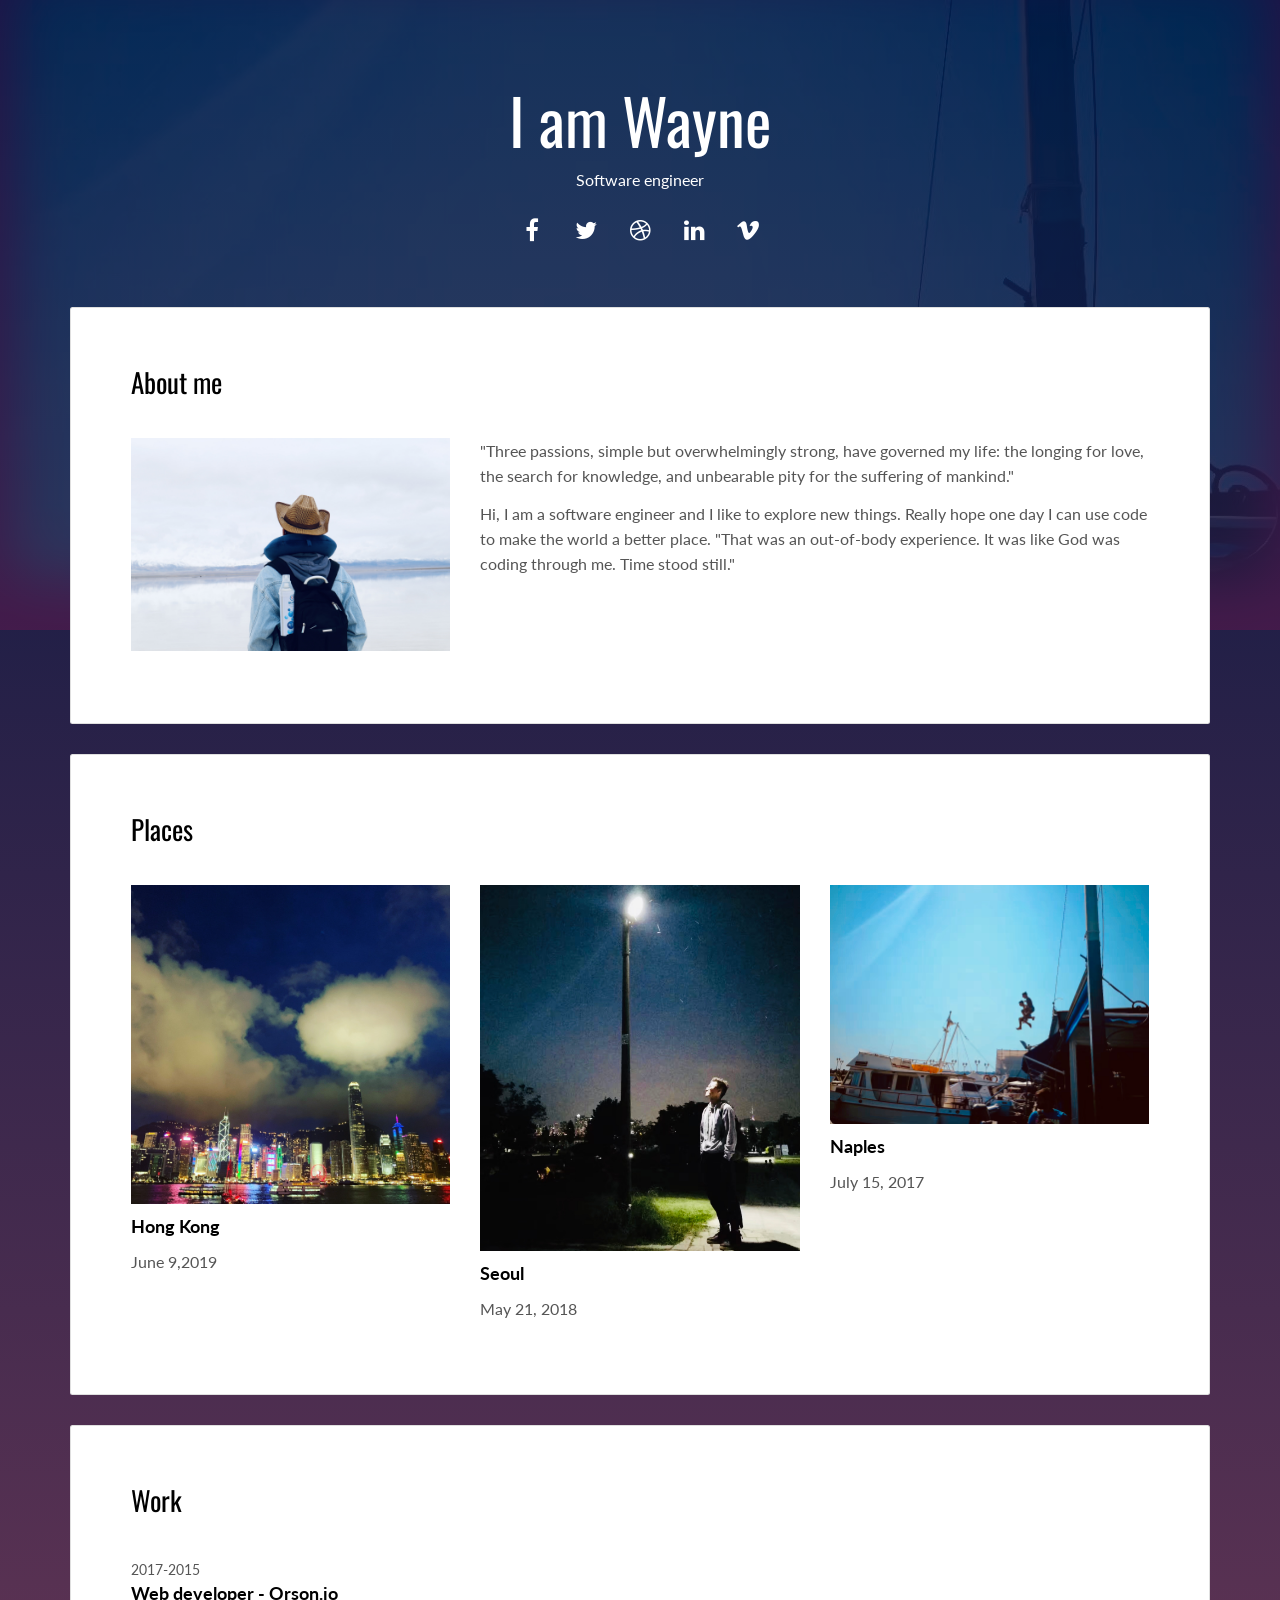
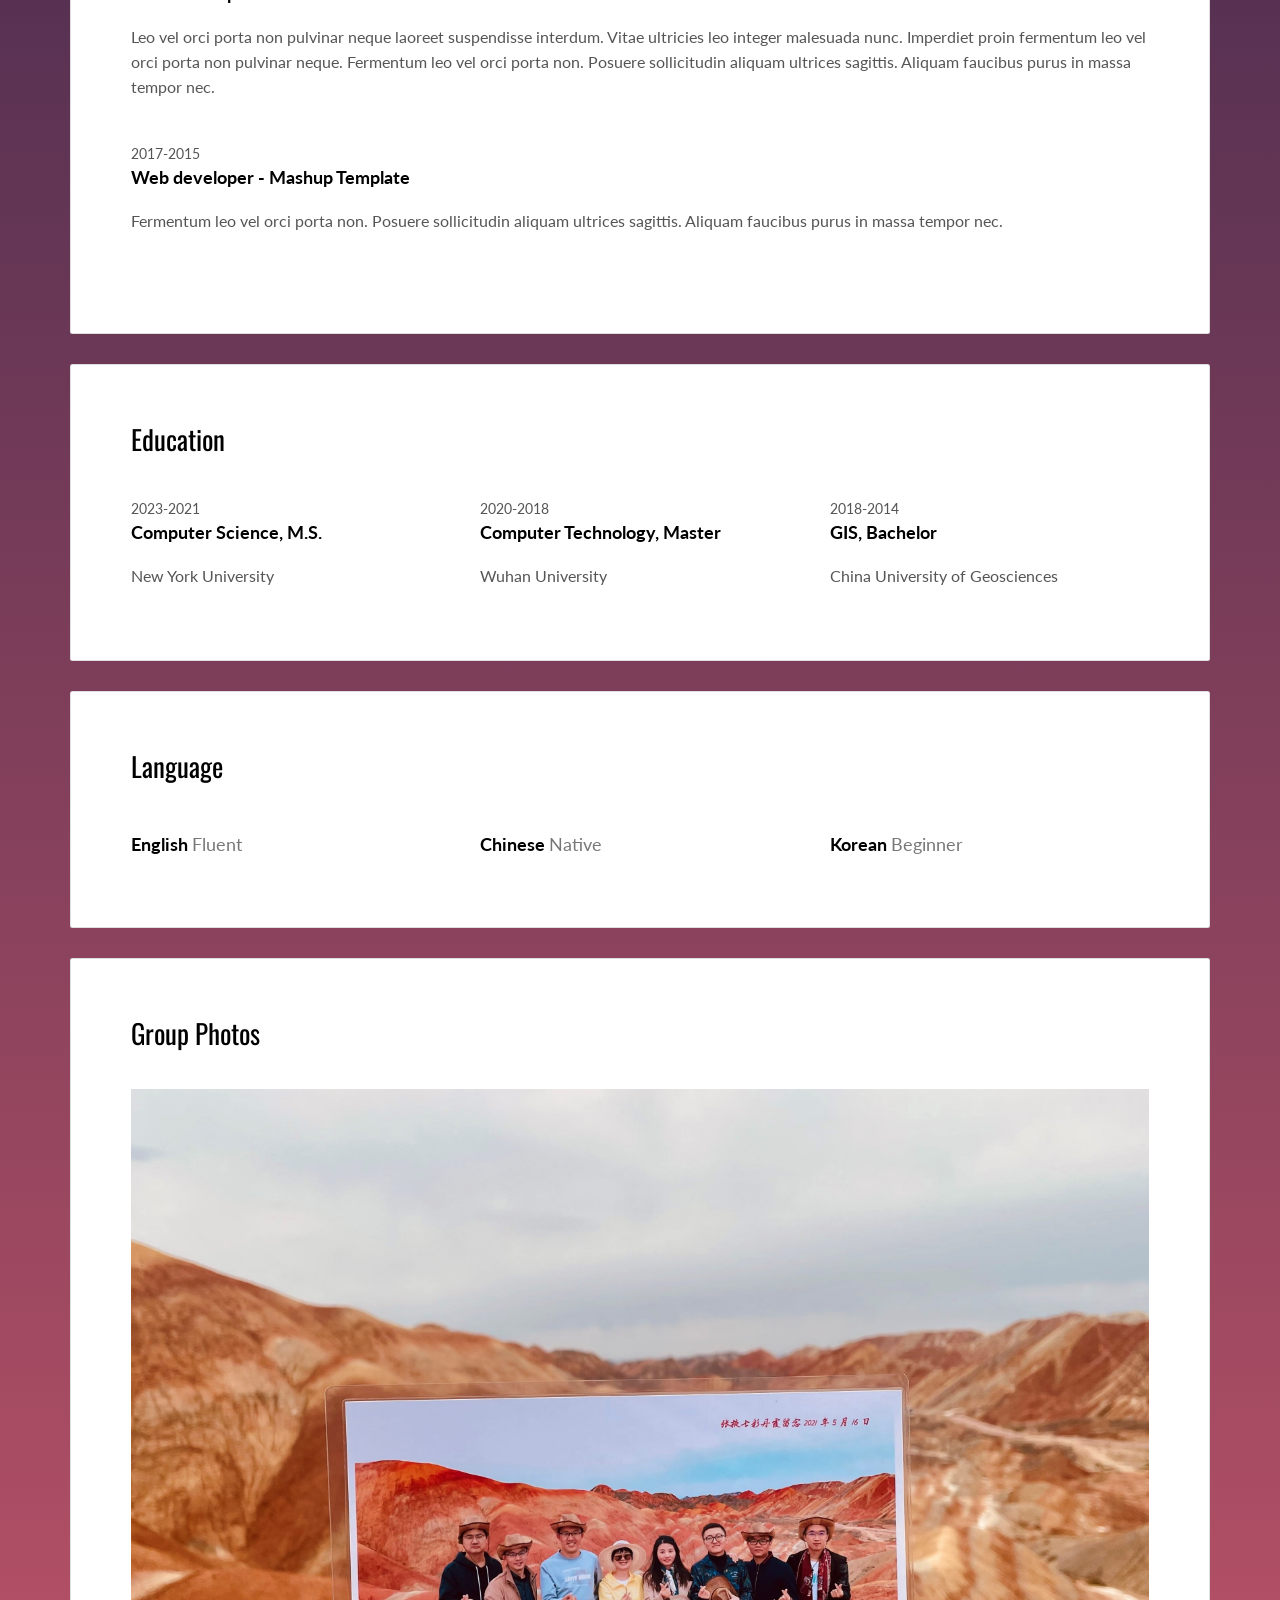
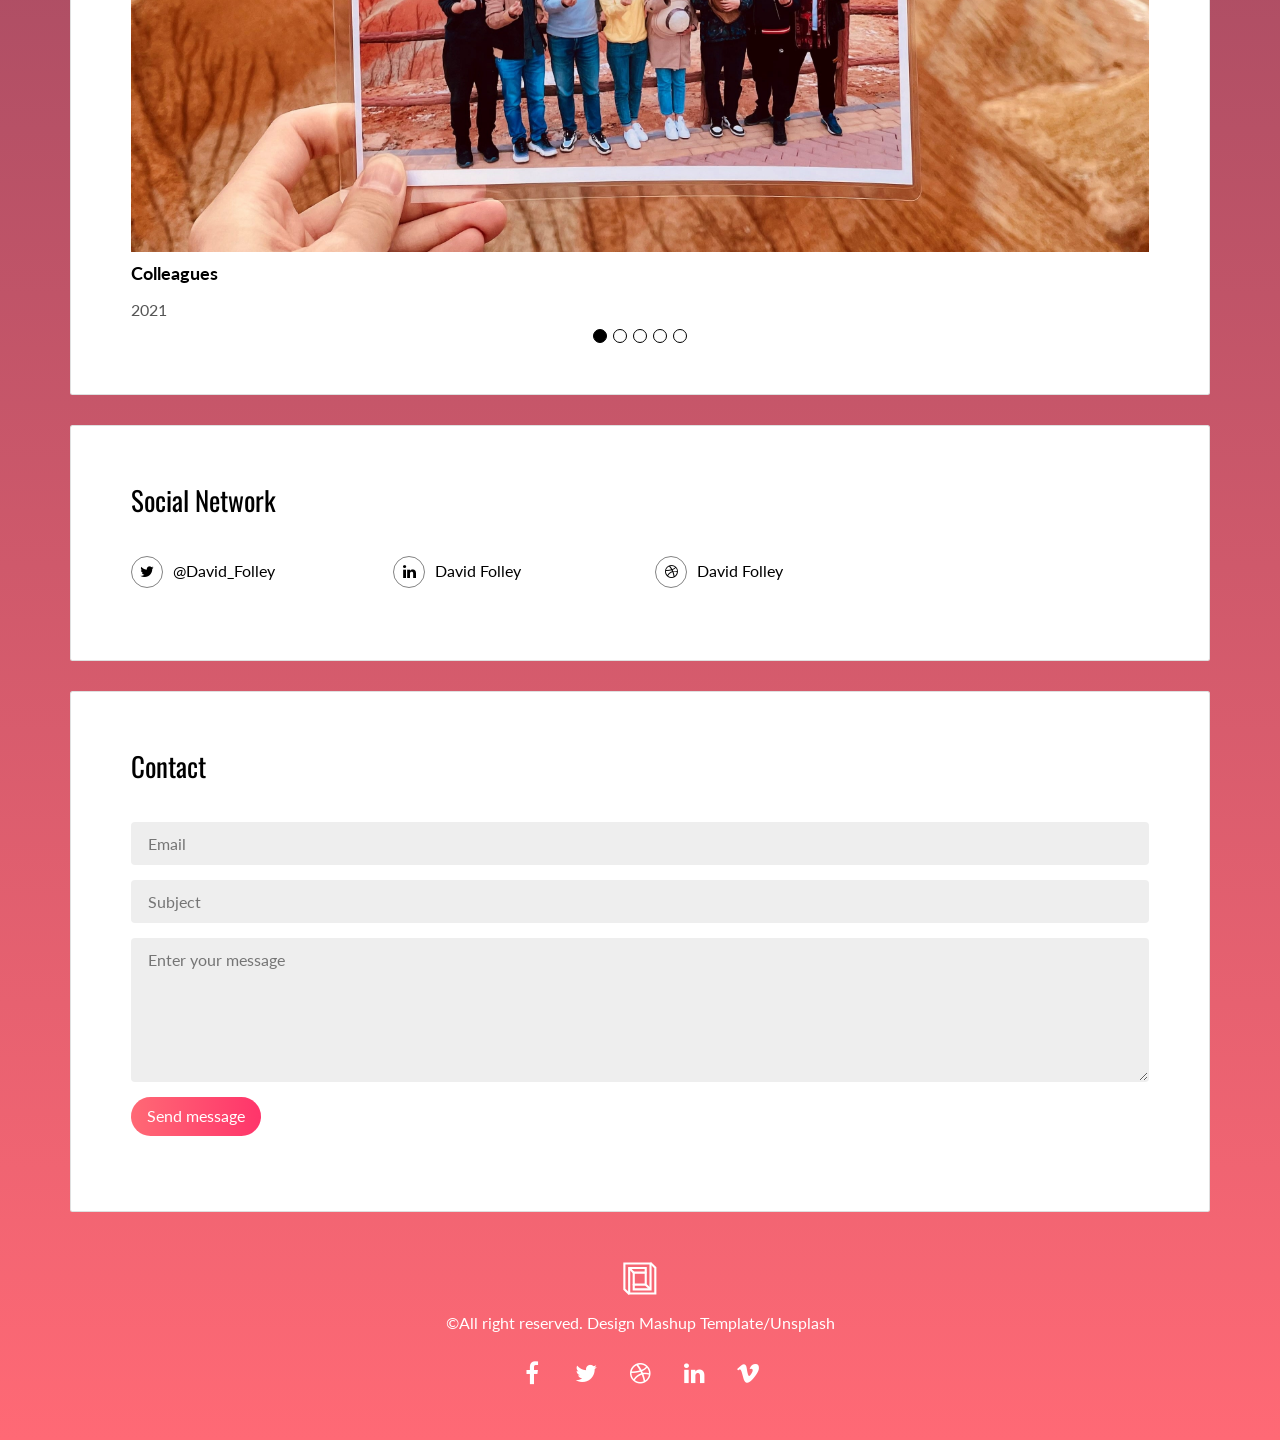
==== index.html @ 300e864a "update index with more photos" ====
<!DOCTYPE html>
<html lang="en">

<head>
  <meta charset="UTF-8">
  <meta content="IE=edge" http-equiv="X-UA-Compatible">
  <meta content="width=device-width,initial-scale=1" name="viewport">
  <meta content="description" name="description">
  <meta name="google" content="notranslate" />
  <meta content="Mashup templates have been developped by Orson.io team" name="author">

  <!-- Disable tap highlight on IE -->
  <meta name="msapplication-tap-highlight" content="no">
  
  <link rel="apple-touch-icon" sizes="180x180" href="./assets/apple-icon-180x180.png">
  <link href="./assets/favicon.ico" rel="icon">

  <title>Wayne</title>  

<link href="./assets/css/main.d8e0d294.css" rel="stylesheet"></head>

<body class="">

<!-- Add your content of header -->
<div class="background-color-layer" style="background-image: url('assets/images/img-04.jpg')"
></div>
<main class="content-wrapper">
  <header class="white-text-container section-container">
    <div class="text-center">
      <h1>I am Wayne</h1>
      <p>Software engineer</p>
      <p>
        <a class="fa-icon fa-icon-2x" href="https://facebook.com/" title="">
          <i class="fa fa-facebook"></i>
        </a>
        <a class="fa-icon fa-icon-2x" href="https://twitter.com/" title="">
          <i class="fa fa-twitter"></i>
        </a>
        <a class="fa-icon fa-icon-2x" href="https://dribbble.com/" title="">
          <i class="fa fa-dribbble"></i>
        </a>
        <a class="fa-icon fa-icon-2x" href="https://www.linkedin.com/" title="">
          <i class="fa fa-linkedin"></i>
        </a>
        <a class="fa-icon fa-icon-2x" href="https://vimeo.com/" title="">
          <i class="fa fa-vimeo"></i>
        </a>
      </p>
    </div>
  </header>



<!-- Add your site or app content here -->
 
 <div class="container">
   <div class="row">
     <div class="col-xs-12">

        <div class="card">
          <div class="card-block">
            <h2>About me</h2>
            <div class="row">
              <div class="col-md-4">
                <p><img src="./assets/images/img-01.jpg" class="img-responsive" alt=""></p>
              </div>
              <div class="col-md-8">

              <p>"Three passions, simple but overwhelmingly strong, have governed my life: the longing for love, the search for knowledge, and unbearable pity for the suffering of mankind."</p>
              <p> Hi, I am a software engineer and I like to explore new things. Really hope one day I can use code to make the world a better place. "That was an out-of-body experience. It was like God was coding through me. Time stood still."</p>

              </div>
            </div>
          </div>
        </div>

        <div class="card">
          <div class="card-block">
            <h2>Places</h2>
            <div class="row">
              <div class="col-md-4">
                <img src="./assets/images/img-02.jpg" class="img-responsive" alt="">
                <h3 class="h5">Hong Kong</h3>
                <p>June 9,2019</p>
              </div>
              <div class="col-md-4">
                <img src="./assets/images/img-03.jpg" class="img-responsive" alt="">
                <h3 class="h5">Seoul</h3>
                <p>May 21, 2018</p>
              </div>
              <div class="col-md-4">
                <img src="./assets/images/img-04.jpg" class="img-responsive" alt="">
                <h3 class="h5">Naples</h3>
                <p>July 15, 2017</p>
              </div>
            </div>
          </div>
        </div>

        <div class="card">
          <div class="card-block">
            <h2>Work</h2>
            <div class="work-experience">
              <small class="date">2017-2015</small>
              <h3 class="h5 date-title">Web developer - <a href="http://en.orson.io" title="Create professionnal website">Orson.io</a></h3>
              

              <p>Leo vel orci porta non pulvinar neque laoreet suspendisse interdum. Vitae ultricies leo integer malesuada nunc. Imperdiet proin fermentum leo vel orci porta non pulvinar neque. Fermentum leo vel orci porta non. Posuere sollicitudin aliquam ultrices sagittis. Aliquam faucibus purus in massa tempor nec.</p>
            </div>

            <div class="work-experience">
              <small class="date">2017-2015</small>
              <h3 class="h5 date-title">Web developer - <a href="http://mashup-template.com" title="">Mashup Template</a></h3>
              
              <p>Fermentum leo vel orci porta non. Posuere sollicitudin aliquam ultrices sagittis. Aliquam faucibus purus in massa tempor nec.</p>
            </div>
          </div>
        </div>
        

        <div class="card">
          <div class="card-block">
            <h2>Education</h2>
            <div class="row">
              <div class="col-md-4">
                <div class="education-experience">
                  <small class="date">2023-2021</small>
                  <h3 class="h5 date-title">Computer Science, M.S.</h3>
                  <p>New York University</p>
                </div>
                
              </div>
              <div class="col-md-4">
                <div class="education-experience">
                  <small class="date">2020-2018</small>
                  <h3 class="h5 date-title">Computer Technology, Master</h3>
                  <p>Wuhan University</p>
                </div>
              </div>
              <div class="col-md-4">
                <div class="education-experience">
                  <small class="date">2018-2014</small>
                  <h3 class="h5 date-title">GIS, Bachelor</h3>
                  <p>China University of Geosciences</p>
                </div>
              </div>
            </div>
          </div>
        </div>
        
        <div class="card">
          <div class="card-block">
            <h2>Language</h2>
            <div class="row">
              <div class="col-md-4">
                <div class="language-experience">
                  <h3 class="h5">English  <small>Fluent</small></h3>
                </div>
              </div>
              <div class="col-md-4">
                <div class="language-experience">
                  <h3 class="h5">Chinese  <small>Native</small></h3>
                </div>
              </div>
              <div class="col-md-4">
                <div class="language-experience">
                  <h3 class="h5">Korean  <small>Beginner</small></h3>
                </div>
              </div>
            </div>
          </div>
        </div>

        <div class="card">
          <div class="card-block">
            <h2>Group Photos</h2>
            <div id="carousel-example-generic" class="carousel slide" data-ride="carousel">
            

            <!-- Wrapper for slides -->
            <div class="carousel-inner" role="listbox">
              <div class="item active">
                <img src="./assets/images/img-05.jpg" class="img-responsive" alt="...">
                <div class="carousel-caption">
                  <h3 class="h5">Colleagues</h3>
                  <p>2021</p>
                </div>
              </div>
              <div class="item">
                <img src="./assets/images/img-06.jpg" class="img-responsive" alt="...">
                <div class="carousel-caption">
                  <h3 class="h5">Prof Zhang's Group</h3>
                  <p>2018</p>
                </div>
              </div>

              <div class="item">
                <img src="./assets/images/img-08.jpg" class="img-responsive" alt="...">
                <div class="carousel-caption">
                  <h3 class="h5">My classmates 1</h3>
                  <p>2018</p>
                </div>
              </div>

              <div class="item">
                <img src="./assets/images/img-09.jpg" class="img-responsive" alt="...">
                <div class="carousel-caption">
                  <h3 class="h5">My classmates 2</h3>
                  <p>2018</p>
                </div>
              </div>
              <div class="item">
                <img src="./assets/images/img-10.jpg" class="img-responsive" alt="...">
                <div class="carousel-caption">
                  <h3 class="h5">Yao</h3>
                  <p>2016</p>
                </div>
              </div>
            </div>

            <!-- Indicators -->
            <ol class="carousel-indicators">
              <li data-target="#carousel-example-generic" data-slide-to="0" class="active"></li>
              <li data-target="#carousel-example-generic" data-slide-to="1"></li>
              <li data-target="#carousel-example-generic" data-slide-to="2"></li>
              <li data-target="#carousel-example-generic" data-slide-to="3"></li>
              <li data-target="#carousel-example-generic" data-slide-to="4"></li>
            </ol>

          </div>
          </div>
        </div>
        
        <div class="card">
          <div class="card-block">
            <h2>Social Network</h2>
            <div class="row">
              <div class="col-md-3">
                <p class="social-buttons"><a href="https://twitter.com/" title=""><span class="social-round-icon fa-icon"><i class="fa fa-twitter"></i></span>@David_Folley</a></p>
              </div>
              <div class="col-md-3">
                <p class="social-buttons"><a href="https://www.linkedin.com/" title=""><span class="social-round-icon fa-icon"><i class="fa fa-linkedin"></i></span>David Folley</a></p>
              </div>
              <div class="col-md-3">
                <p class="social-buttons"><a href="https://dribbble.com/" title=""><span class="social-round-icon fa-icon"><i class="fa fa-dribbble"></i></span>David Folley</a></p>
              </div>
            </div>
          </div>
        </div>

        <div class="card">
          <div class="card-block">
            <h2>Contact</h2>
            <form action="" class="reveal-content">
              <div class="form-group">
                <input type="email" class="form-control" id="email" placeholder="Email">
              </div>
              <div class="form-group">
                <input type="text" class="form-control" id="subject" placeholder="Subject">
              </div>
              <div class="form-group">
                <textarea class="form-control" rows="5" placeholder="Enter your message"></textarea>
              </div>
              <div class="form-group">
                <button type="submit" class=" btn btn-primary">Send message</button>
              </div> 
            </form>
          </div>
        </div>
       
     </div>
   </div>
 </div>

</main>
<footer class="footer-container white-text-container text-center">
  <div class="container">
    <div class="row">
      <div class="col-xs-12">
        <p><img src="./assets/images/mashup-icon.svg" alt=""></p>
        
        <p>©All right reserved. Design <a href="http://www.mashup-template.com/" title="Create website with free html template">Mashup Template</a>/<a href="https://unsplash.com/" title="Beautiful Free Images">Unsplash</a></p>
        <p>
          <a class="fa-icon fa-icon-2x" href="https://facebook.com/" title="">
            <i class="fa fa-facebook"></i>
          </a>
          <a class="fa-icon fa-icon-2x" href="https://twitter.com/" title="">
            <i class="fa fa-twitter"></i>
          </a>
          <a class="fa-icon fa-icon-2x" href="https://dribbble.com/" title="">
            <i class="fa fa-dribbble"></i>
          </a>
          <a class="fa-icon fa-icon-2x" href="https://www.linkedin.com/" title="">
            <i class="fa fa-linkedin"></i>
          </a>
          <a class="fa-icon fa-icon-2x" href="https://vimeo.com/" title="">
            <i class="fa fa-vimeo"></i>
          </a>
        </p>
      </div>
    </div>
  </div>
</footer>

<script>
  document.addEventListener("DOMContentLoaded", function (event) {
     scrollRevelation('.card');
  });
</script>
<!-- Google Analytics: change UA-XXXXX-X to be your site's ID 

<script>
  (function (i, s, o, g, r, a, m) {
    i['GoogleAnalyticsObject'] = r; i[r] = i[r] || function () {
      (i[r].q = i[r].q || []).push(arguments)
    }, i[r].l = 1 * new Date(); a = s.createElement(o),
      m = s.getElementsByTagName(o)[0]; a.async = 1; a.src = g; m.parentNode.insertBefore(a, m)
  })(window, document, 'script', '//www.google-analytics.com/analytics.js', 'ga');
  ga('create', 'UA-XXXXX-X', 'auto');
  ga('send', 'pageview');
</script>

--><script type="text/javascript" src="./assets/js/main.bc58148c.js"></script></body>

</html>
---- assets/css/main.d8e0d294.css ----
@import url(https://fonts.googleapis.com/css?family=Lato:400,700|Oswald);
@import url(https://maxcdn.bootstrapcdn.com/font-awesome/4.7.0/css/font-awesome.min.css);
/*! * Bootstrap v3.3.7 (http: //getbootstrap.com) * Copyright 2011-2016 Twitter, Inc. * Licensed under MIT (https: //github.com/twbs/bootstrap/blob/master/LICENSE) */html {
    font-family: sans-serif;
    -ms-text-size-adjust: 100%;
    -webkit-text-size-adjust: 100%}
body {
    margin: 0}
article,aside,details,figcaption,figure,footer,header,hgroup,main,menu,nav,section,summary {
    display: block}
audio,canvas,progress,video {
    display: inline-block;
    vertical-align: baseline}
audio: not([controls]) {
    display: none;
    height: 0}
[hidden],template {
    display: none}
a {
    background-color: transparent}
a:active,a:hover {
    outline: 0}
abbr[title] {
    border-bottom: 1px dotted}
b,strong {
    font-weight: 700}
dfn {
    font-style: italic}
h1 {
    font-size: 2em;
    margin: .67em 0}
mark {
    background: #ff0;
    color: #000}
small {
    font-size: 80%}
sub,sup {
    font-size: 75%;
    line-height: 0;
    position: relative;
    vertical-align: baseline}
sup {
    top: -.5em}
sub {
    bottom: -.25em}
img {
    border: 0}
svg: not(: root) {
    overflow: hidden}
figure {
    margin: 1em 40px}
hr {
    box-sizing: content-box;
    height: 0}
pre {
    overflow: auto}
code,kbd,pre,samp {
    font-family: monospace,monospace;
    font-size: 1em}
button,input,optgroup,select,textarea {
    color: inherit;
    font: inherit;
    margin: 0}
button {
    overflow: visible}
button,select {
    text-transform: none}
button,html input[type=button],input[type=reset],input[type=submit] {
    -webkit-appearance: button;
    cursor: pointer}
button[disabled],html input[disabled] {
    cursor: default}
button:: -moz-focus-inner,input:: -moz-focus-inner {
    border: 0;
    padding: 0}
input {
    line-height: normal}
input[type=checkbox],input[type=radio] {
    box-sizing: border-box;
    padding: 0}
input[type=number]:: -webkit-inner-spin-button,input[type=number]:: -webkit-outer-spin-button {
    height: auto}
input[type=search] {
    -webkit-appearance: textfield;
    box-sizing: content-box}
input[type=search]:: -webkit-search-cancel-button,input[type=search]:: -webkit-search-decoration {
    -webkit-appearance: none}
fieldset {
    border: 1px solid silver;
    margin: 0 2px;
    padding: .35em .625em .75em}
textarea {
    overflow: auto}
optgroup {
    font-weight: 700}
table {
    border-collapse: collapse;
    border-spacing: 0}
td,th {
    padding: 0}
@media print {
    *,:after,:before {
    background: transparent!important;
    color: #000!important;
    box-shadow: none!important;
    text-shadow: none!important}
a,a:visited {
    text-decoration: underline}
a[href]:after {
    content: " (" attr(href) ")"}
abbr[title]:after {
    content: " (" attr(title) ")"}
a[href^="#"]:after,a[href^="javascript: "]:after {
    content: ""}
blockquote,pre {
    border: 1px solid #999;
    page-break-inside: avoid}
thead {
    display: table-header-group}
img,tr {
    page-break-inside: avoid}
img {
    max-width: 100%!important}
h2,h3,p {
    orphans: 3;
    widows: 3}
h2,h3 {
    page-break-after: avoid}
.navbar {
    display: none}
.btn>.caret,.dropup>.btn>.caret {
    border-top-color: #000!important}
.label {
    border: 1px solid #000}
.table {
    border-collapse: collapse!important}
.table td,.table th {
    background-color: #fff!important}
.table-bordered td,.table-bordered th {
    border: 1px solid #ddd!important}
}
*,:after,:before {
    -webkit-box-sizing: border-box;
    -moz-box-sizing: border-box;
    box-sizing: border-box}
html {
    font-size: 10px;
    -webkit-tap-highlight-color: transparent}
body {
    font-family: Lato,Helvetica,Arial,sans-serif;
    font-size: 16px;
    line-height: 1.58;
    color: #555;
    background-color: #fff}
button,input,select,textarea {
    font-family: inherit;
    font-size: inherit;
    line-height: inherit}
a {
    color: #ff0060;
    text-decoration: none}
a:focus,a:hover {
    color: #b30043;
    text-decoration: underline}
a:focus {
    outline: 5px auto -webkit-focus-ring-color;
    outline-offset: -2px}
figure {
    margin: 0}
img {
    vertical-align: middle}
.img-responsive {
    display: block;
    max-width: 100%;
    height: auto}
.img-rounded {
    border-radius: 6px}
.img-thumbnail {
    padding: 4px;
    line-height: 1.58;
    background-color: #fff;
    border: 1px solid #ddd;
    border-radius: 4px;
    -webkit-transition: all .2s ease-in-out;
    -o-transition: all .2s ease-in-out;
    transition: all .2s ease-in-out;
    display: inline-block;
    max-width: 100%;
    height: auto}
.img-circle {
    border-radius: 50%}
hr {
    margin-top: 25px;
    margin-bottom: 25px;
    border: 0;
    border-top: 1px solid #eee}
.sr-only {
    position: absolute;
    width: 1px;
    height: 1px;
    margin: -1px;
    padding: 0;
    overflow: hidden;
    clip: rect(0,0,0,0);
    border: 0}
.sr-only-focusable:active,.sr-only-focusable:focus {
    position: static;
    width: auto;
    height: auto;
    margin: 0;
    overflow: visible;
    clip: auto}
[role=button] {
    cursor: pointer}
.h1,.h2,.h3,.h4,.h5,.h6,h1,h2,h3,h4,h5,h6 {
    font-family: Oswald,Helvetica,Arial,sans-serif;
    font-weight: 400;
    line-height: 1.1;
    color: #000}
.h1 .small,.h1 small,.h2 .small,.h2 small,.h3 .small,.h3 small,.h4 .small,.h4 small,.h5 .small,.h5 small,.h6 .small,.h6 small,h1 .small,h1 small,h2 .small,h2 small,h3 .small,h3 small,h4 .small,h4 small,h5 .small,h5 small,h6 .small,h6 small {
    font-weight: 400;
    line-height: 1;
    color: #777}
.h1,.h2,.h3,h1,h2,h3 {
    margin-top: 25px;
    margin-bottom: 12.5px}
.h1 .small,.h1 small,.h2 .small,.h2 small,.h3 .small,.h3 small,h1 .small,h1 small,h2 .small,h2 small,h3 .small,h3 small {
    font-size: 65%}
.h4,.h5,.h6,h4,h5,h6 {
    margin-top: 12.5px;
    margin-bottom: 12.5px}
.h4 .small,.h4 small,.h5 .small,.h5 small,.h6 .small,.h6 small,h4 .small,h4 small,h5 .small,h5 small,h6 .small,h6 small {
    font-size: 75%}
.h1,h1 {
    font-size: 63px}
.h2,h2 {
    font-size: 27px}
.h3,.h4,h3,h4 {
    font-size: 20px}
.h5,h5 {
    font-size: 18px}
.h6,h6 {
    font-size: 14px}
p {
    margin: 0 0 12.5px}
.lead {
    margin-bottom: 25px;
    font-size: 18px;
    font-weight: 300;
    line-height: 1.4}
@media (min-width: 768px) {
    .lead {
    font-size: 24px}
}
.small,small {
    font-size: 87%}
.mark,mark {
    background-color: #fcf8e3;
    padding: .2em}
.text-left {
    text-align: left}
.text-right {
    text-align: right}
.text-center {
    text-align: center}
.text-justify {
    text-align: justify}
.text-nowrap {
    white-space: nowrap}
.text-lowercase {
    text-transform: lowercase}
.initialism,.text-uppercase {
    text-transform: uppercase}
.text-capitalize {
    text-transform: capitalize}
.text-muted {
    color: #777}
.text-primary {
    color: #ff0060}
a.text-primary:focus,a.text-primary:hover {
    color: #cc004d}
.text-success {
    color: #fff}
a.text-success:focus,a.text-success:hover {
    color: #e6e6e6}
.text-info {
    color: #31708f}
a.text-info:focus,a.text-info:hover {
    color: #245269}
.text-warning {
    color: #8a6d3b}
a.text-warning:focus,a.text-warning:hover {
    color: #66512c}
.text-danger {
    color: #fff}
a.text-danger:focus,a.text-danger:hover {
    color: #e6e6e6}
.bg-primary {
    color: #fff;
    background-color: #ff0060}
a.bg-primary:focus,a.bg-primary:hover {
    background-color: #cc004d}
.bg-success {
    background-color: #87e329}
a.bg-success:focus,a.bg-success:hover {
    background-color: #6dc019}
.bg-info {
    background-color: #d9edf7}
a.bg-info:focus,a.bg-info:hover {
    background-color: #afd9ee}
.bg-warning {
    background-color: #fcf8e3}
a.bg-warning:focus,a.bg-warning:hover {
    background-color: #f7ecb5}
.bg-danger {
    background-color: #ff2c74}
a.bg-danger:focus,a.bg-danger:hover {
    background-color: #f80055}
.page-header {
    padding-bottom: 11.5px;
    margin: 50px 0 25px;
    border-bottom: 1px solid #eee}
ol,ul {
    margin-top: 0;
    margin-bottom: 12.5px}
ol ol,ol ul,ul ol,ul ul {
    margin-bottom: 0}
.list-inline,.list-unstyled {
    padding-left: 0;
    list-style: none}
.list-inline {
    margin-left: -5px}
.list-inline>li {
    display: inline-block;
    padding-left: 5px;
    padding-right: 5px}
dl {
    margin-top: 0;
    margin-bottom: 25px}
dd,dt {
    line-height: 1.58}
dt {
    font-weight: 700}
dd {
    margin-left: 0}
.dl-horizontal dd:after,.dl-horizontal dd:before {
    content: " ";
    display: table}
.dl-horizontal dd:after {
    clear: both}
@media (min-width: 768px) {
    .dl-horizontal dt {
    float: left;
    width: 160px;
    clear: left;
    text-align: right;
    overflow: hidden;
    text-overflow: ellipsis;
    white-space: nowrap}
.dl-horizontal dd {
    margin-left: 180px}
}
abbr[data-original-title],abbr[title] {
    cursor: help;
    border-bottom: 1px dotted #777}
.initialism {
    font-size: 90%}
blockquote {
    padding: 12.5px 25px;
    margin: 0 0 25px;
    font-size: 20px;
    border-left: 5px solid #eee}
blockquote ol: last-child,blockquote p: last-child,blockquote ul: last-child {
    margin-bottom: 0}
blockquote .small,blockquote footer,blockquote small {
    display: block;
    font-size: 80%;
    line-height: 1.58;
    color: #777}
blockquote .small:before,blockquote footer:before,blockquote small:before {
    content: "\2014 \A0"}
.blockquote-reverse,blockquote.pull-right {
    padding-right: 15px;
    padding-left: 0;
    border-right: 5px solid #eee;
    border-left: 0;
    text-align: right}
.blockquote-reverse .small:before,.blockquote-reverse footer:before,.blockquote-reverse small:before,blockquote.pull-right .small:before,blockquote.pull-right footer:before,blockquote.pull-right small:before {
    content: ""}
.blockquote-reverse .small:after,.blockquote-reverse footer:after,.blockquote-reverse small:after,blockquote.pull-right .small:after,blockquote.pull-right footer:after,blockquote.pull-right small:after {
    content: "\A0 \2014"}
address {
    margin-bottom: 25px;
    font-style: normal;
    line-height: 1.58}
code,kbd,pre,samp {
    font-family: Menlo,Monaco,Consolas,Courier New,monospace}
code {
    color: #c7254e;
    background-color: #f9f2f4;
    border-radius: 4px}
code,kbd {
    padding: 2px 4px;
    font-size: 90%}
kbd {
    color: #fff;
    background-color: #333;
    border-radius: 3px;
    box-shadow: inset 0 -1px 0 rgba(0,0,0,.25)}
kbd kbd {
    padding: 0;
    font-size: 100%;
    font-weight: 700;
    box-shadow: none}
pre {
    display: block;
    padding: 12px;
    margin: 0 0 12.5px;
    font-size: 15px;
    line-height: 1.58;
    word-break: break-all;
    word-wrap: break-word;
    color: #333;
    background-color: #f5f5f5;
    border: 1px solid #ccc;
    border-radius: 4px}
pre code {
    padding: 0;
    font-size: inherit;
    color: inherit;
    white-space: pre-wrap;
    background-color: transparent;
    border-radius: 0}
.pre-scrollable {
    max-height: 340px;
    overflow-y: scroll}
.container {
    margin-right: auto;
    margin-left: auto;
    padding-left: 15px;
    padding-right: 15px}
.container:after,.container:before {
    content: " ";
    display: table}
.container:after {
    clear: both}
@media (min-width: 768px) {
    .container {
    width: 750px}
}
@media (min-width: 992px) {
    .container {
    width: 970px}
}
@media (min-width: 1200px) {
    .container {
    width: 1170px}
}
.container-fluid {
    margin-right: auto;
    margin-left: auto;
    padding-left: 15px;
    padding-right: 15px}
.container-fluid:after,.container-fluid:before {
    content: " ";
    display: table}
.container-fluid:after {
    clear: both}
.row {
    margin-left: -15px;
    margin-right: -15px}
.row:after,.row:before {
    content: " ";
    display: table}
.row:after {
    clear: both}
.col-lg-1,.col-lg-2,.col-lg-3,.col-lg-4,.col-lg-5,.col-lg-6,.col-lg-7,.col-lg-8,.col-lg-9,.col-lg-10,.col-lg-11,.col-lg-12,.col-md-1,.col-md-2,.col-md-3,.col-md-4,.col-md-5,.col-md-6,.col-md-7,.col-md-8,.col-md-9,.col-md-10,.col-md-11,.col-md-12,.col-sm-1,.col-sm-2,.col-sm-3,.col-sm-4,.col-sm-5,.col-sm-6,.col-sm-7,.col-sm-8,.col-sm-9,.col-sm-10,.col-sm-11,.col-sm-12,.col-xs-1,.col-xs-2,.col-xs-3,.col-xs-4,.col-xs-5,.col-xs-6,.col-xs-7,.col-xs-8,.col-xs-9,.col-xs-10,.col-xs-11,.col-xs-12 {
    position: relative;
    min-height: 1px;
    padding-left: 15px;
    padding-right: 15px}
.col-xs-1,.col-xs-2,.col-xs-3,.col-xs-4,.col-xs-5,.col-xs-6,.col-xs-7,.col-xs-8,.col-xs-9,.col-xs-10,.col-xs-11,.col-xs-12 {
    float: left}
.col-xs-1 {
    width: 8.33333%}
.col-xs-2 {
    width: 16.66667%}
.col-xs-3 {
    width: 25%}
.col-xs-4 {
    width: 33.33333%}
.col-xs-5 {
    width: 41.66667%}
.col-xs-6 {
    width: 50%}
.col-xs-7 {
    width: 58.33333%}
.col-xs-8 {
    width: 66.66667%}
.col-xs-9 {
    width: 75%}
.col-xs-10 {
    width: 83.33333%}
.col-xs-11 {
    width: 91.66667%}
.col-xs-12 {
    width: 100%}
.col-xs-pull-0 {
    right: auto}
.col-xs-pull-1 {
    right: 8.33333%}
.col-xs-pull-2 {
    right: 16.66667%}
.col-xs-pull-3 {
    right: 25%}
.col-xs-pull-4 {
    right: 33.33333%}
.col-xs-pull-5 {
    right: 41.66667%}
.col-xs-pull-6 {
    right: 50%}
.col-xs-pull-7 {
    right: 58.33333%}
.col-xs-pull-8 {
    right: 66.66667%}
.col-xs-pull-9 {
    right: 75%}
.col-xs-pull-10 {
    right: 83.33333%}
.col-xs-pull-11 {
    right: 91.66667%}
.col-xs-pull-12 {
    right: 100%}
.col-xs-push-0 {
    left: auto}
.col-xs-push-1 {
    left: 8.33333%}
.col-xs-push-2 {
    left: 16.66667%}
.col-xs-push-3 {
    left: 25%}
.col-xs-push-4 {
    left: 33.33333%}
.col-xs-push-5 {
    left: 41.66667%}
.col-xs-push-6 {
    left: 50%}
.col-xs-push-7 {
    left: 58.33333%}
.col-xs-push-8 {
    left: 66.66667%}
.col-xs-push-9 {
    left: 75%}
.col-xs-push-10 {
    left: 83.33333%}
.col-xs-push-11 {
    left: 91.66667%}
.col-xs-push-12 {
    left: 100%}
.col-xs-offset-0 {
    margin-left: 0}
.col-xs-offset-1 {
    margin-left: 8.33333%}
.col-xs-offset-2 {
    margin-left: 16.66667%}
.col-xs-offset-3 {
    margin-left: 25%}
.col-xs-offset-4 {
    margin-left: 33.33333%}
.col-xs-offset-5 {
    margin-left: 41.66667%}
.col-xs-offset-6 {
    margin-left: 50%}
.col-xs-offset-7 {
    margin-left: 58.33333%}
.col-xs-offset-8 {
    margin-left: 66.66667%}
.col-xs-offset-9 {
    margin-left: 75%}
.col-xs-offset-10 {
    margin-left: 83.33333%}
.col-xs-offset-11 {
    margin-left: 91.66667%}
.col-xs-offset-12 {
    margin-left: 100%}
@media (min-width: 768px) {
    .col-sm-1,.col-sm-2,.col-sm-3,.col-sm-4,.col-sm-5,.col-sm-6,.col-sm-7,.col-sm-8,.col-sm-9,.col-sm-10,.col-sm-11,.col-sm-12 {
    float: left}
.col-sm-1 {
    width: 8.33333%}
.col-sm-2 {
    width: 16.66667%}
.col-sm-3 {
    width: 25%}
.col-sm-4 {
    width: 33.33333%}
.col-sm-5 {
    width: 41.66667%}
.col-sm-6 {
    width: 50%}
.col-sm-7 {
    width: 58.33333%}
.col-sm-8 {
    width: 66.66667%}
.col-sm-9 {
    width: 75%}
.col-sm-10 {
    width: 83.33333%}
.col-sm-11 {
    width: 91.66667%}
.col-sm-12 {
    width: 100%}
.col-sm-pull-0 {
    right: auto}
.col-sm-pull-1 {
    right: 8.33333%}
.col-sm-pull-2 {
    right: 16.66667%}
.col-sm-pull-3 {
    right: 25%}
.col-sm-pull-4 {
    right: 33.33333%}
.col-sm-pull-5 {
    right: 41.66667%}
.col-sm-pull-6 {
    right: 50%}
.col-sm-pull-7 {
    right: 58.33333%}
.col-sm-pull-8 {
    right: 66.66667%}
.col-sm-pull-9 {
    right: 75%}
.col-sm-pull-10 {
    right: 83.33333%}
.col-sm-pull-11 {
    right: 91.66667%}
.col-sm-pull-12 {
    right: 100%}
.col-sm-push-0 {
    left: auto}
.col-sm-push-1 {
    left: 8.33333%}
.col-sm-push-2 {
    left: 16.66667%}
.col-sm-push-3 {
    left: 25%}
.col-sm-push-4 {
    left: 33.33333%}
.col-sm-push-5 {
    left: 41.66667%}
.col-sm-push-6 {
    left: 50%}
.col-sm-push-7 {
    left: 58.33333%}
.col-sm-push-8 {
    left: 66.66667%}
.col-sm-push-9 {
    left: 75%}
.col-sm-push-10 {
    left: 83.33333%}
.col-sm-push-11 {
    left: 91.66667%}
.col-sm-push-12 {
    left: 100%}
.col-sm-offset-0 {
    margin-left: 0}
.col-sm-offset-1 {
    margin-left: 8.33333%}
.col-sm-offset-2 {
    margin-left: 16.66667%}
.col-sm-offset-3 {
    margin-left: 25%}
.col-sm-offset-4 {
    margin-left: 33.33333%}
.col-sm-offset-5 {
    margin-left: 41.66667%}
.col-sm-offset-6 {
    margin-left: 50%}
.col-sm-offset-7 {
    margin-left: 58.33333%}
.col-sm-offset-8 {
    margin-left: 66.66667%}
.col-sm-offset-9 {
    margin-left: 75%}
.col-sm-offset-10 {
    margin-left: 83.33333%}
.col-sm-offset-11 {
    margin-left: 91.66667%}
.col-sm-offset-12 {
    margin-left: 100%}
}
@media (min-width: 992px) {
    .col-md-1,.col-md-2,.col-md-3,.col-md-4,.col-md-5,.col-md-6,.col-md-7,.col-md-8,.col-md-9,.col-md-10,.col-md-11,.col-md-12 {
    float: left}
.col-md-1 {
    width: 8.33333%}
.col-md-2 {
    width: 16.66667%}
.col-md-3 {
    width: 25%}
.col-md-4 {
    width: 33.33333%}
.col-md-5 {
    width: 41.66667%}
.col-md-6 {
    width: 50%}
.col-md-7 {
    width: 58.33333%}
.col-md-8 {
    width: 66.66667%}
.col-md-9 {
    width: 75%}
.col-md-10 {
    width: 83.33333%}
.col-md-11 {
    width: 91.66667%}
.col-md-12 {
    width: 100%}
.col-md-pull-0 {
    right: auto}
.col-md-pull-1 {
    right: 8.33333%}
.col-md-pull-2 {
    right: 16.66667%}
.col-md-pull-3 {
    right: 25%}
.col-md-pull-4 {
    right: 33.33333%}
.col-md-pull-5 {
    right: 41.66667%}
.col-md-pull-6 {
    right: 50%}
.col-md-pull-7 {
    right: 58.33333%}
.col-md-pull-8 {
    right: 66.66667%}
.col-md-pull-9 {
    right: 75%}
.col-md-pull-10 {
    right: 83.33333%}
.col-md-pull-11 {
    right: 91.66667%}
.col-md-pull-12 {
    right: 100%}
.col-md-push-0 {
    left: auto}
.col-md-push-1 {
    left: 8.33333%}
.col-md-push-2 {
    left: 16.66667%}
.col-md-push-3 {
    left: 25%}
.col-md-push-4 {
    left: 33.33333%}
.col-md-push-5 {
    left: 41.66667%}
.col-md-push-6 {
    left: 50%}
.col-md-push-7 {
    left: 58.33333%}
.col-md-push-8 {
    left: 66.66667%}
.col-md-push-9 {
    left: 75%}
.col-md-push-10 {
    left: 83.33333%}
.col-md-push-11 {
    left: 91.66667%}
.col-md-push-12 {
    left: 100%}
.col-md-offset-0 {
    margin-left: 0}
.col-md-offset-1 {
    margin-left: 8.33333%}
.col-md-offset-2 {
    margin-left: 16.66667%}
.col-md-offset-3 {
    margin-left: 25%}
.col-md-offset-4 {
    margin-left: 33.33333%}
.col-md-offset-5 {
    margin-left: 41.66667%}
.col-md-offset-6 {
    margin-left: 50%}
.col-md-offset-7 {
    margin-left: 58.33333%}
.col-md-offset-8 {
    margin-left: 66.66667%}
.col-md-offset-9 {
    margin-left: 75%}
.col-md-offset-10 {
    margin-left: 83.33333%}
.col-md-offset-11 {
    margin-left: 91.66667%}
.col-md-offset-12 {
    margin-left: 100%}
}
@media (min-width: 1200px) {
    .col-lg-1,.col-lg-2,.col-lg-3,.col-lg-4,.col-lg-5,.col-lg-6,.col-lg-7,.col-lg-8,.col-lg-9,.col-lg-10,.col-lg-11,.col-lg-12 {
    float: left}
.col-lg-1 {
    width: 8.33333%}
.col-lg-2 {
    width: 16.66667%}
.col-lg-3 {
    width: 25%}
.col-lg-4 {
    width: 33.33333%}
.col-lg-5 {
    width: 41.66667%}
.col-lg-6 {
    width: 50%}
.col-lg-7 {
    width: 58.33333%}
.col-lg-8 {
    width: 66.66667%}
.col-lg-9 {
    width: 75%}
.col-lg-10 {
    width: 83.33333%}
.col-lg-11 {
    width: 91.66667%}
.col-lg-12 {
    width: 100%}
.col-lg-pull-0 {
    right: auto}
.col-lg-pull-1 {
    right: 8.33333%}
.col-lg-pull-2 {
    right: 16.66667%}
.col-lg-pull-3 {
    right: 25%}
.col-lg-pull-4 {
    right: 33.33333%}
.col-lg-pull-5 {
    right: 41.66667%}
.col-lg-pull-6 {
    right: 50%}
.col-lg-pull-7 {
    right: 58.33333%}
.col-lg-pull-8 {
    right: 66.66667%}
.col-lg-pull-9 {
    right: 75%}
.col-lg-pull-10 {
    right: 83.33333%}
.col-lg-pull-11 {
    right: 91.66667%}
.col-lg-pull-12 {
    right: 100%}
.col-lg-push-0 {
    left: auto}
.col-lg-push-1 {
    left: 8.33333%}
.col-lg-push-2 {
    left: 16.66667%}
.col-lg-push-3 {
    left: 25%}
.col-lg-push-4 {
    left: 33.33333%}
.col-lg-push-5 {
    left: 41.66667%}
.col-lg-push-6 {
    left: 50%}
.col-lg-push-7 {
    left: 58.33333%}
.col-lg-push-8 {
    left: 66.66667%}
.col-lg-push-9 {
    left: 75%}
.col-lg-push-10 {
    left: 83.33333%}
.col-lg-push-11 {
    left: 91.66667%}
.col-lg-push-12 {
    left: 100%}
.col-lg-offset-0 {
    margin-left: 0}
.col-lg-offset-1 {
    margin-left: 8.33333%}
.col-lg-offset-2 {
    margin-left: 16.66667%}
.col-lg-offset-3 {
    margin-left: 25%}
.col-lg-offset-4 {
    margin-left: 33.33333%}
.col-lg-offset-5 {
    margin-left: 41.66667%}
.col-lg-offset-6 {
    margin-left: 50%}
.col-lg-offset-7 {
    margin-left: 58.33333%}
.col-lg-offset-8 {
    margin-left: 66.66667%}
.col-lg-offset-9 {
    margin-left: 75%}
.col-lg-offset-10 {
    margin-left: 83.33333%}
.col-lg-offset-11 {
    margin-left: 91.66667%}
.col-lg-offset-12 {
    margin-left: 100%}
}
table {
    background-color: transparent}
caption {
    padding-top: 8px;
    padding-bottom: 8px;
    color: #777}
caption,th {
    text-align: left}
.table {
    width: 100%;
    max-width: 100%;
    margin-bottom: 25px}
.table>tbody>tr>td,.table>tbody>tr>th,.table>tfoot>tr>td,.table>tfoot>tr>th,.table>thead>tr>td,.table>thead>tr>th {
    padding: 8px;
    line-height: 1.58;
    vertical-align: top;
    border-top: 1px solid #ddd}
.table>thead>tr>th {
    vertical-align: bottom;
    border-bottom: 2px solid #ddd}
.table>caption+thead>tr:first-child>td,.table>caption+thead>tr:first-child>th,.table>colgroup+thead>tr:first-child>td,.table>colgroup+thead>tr:first-child>th,.table>thead:first-child>tr:first-child>td,.table>thead:first-child>tr:first-child>th {
    border-top: 0}
.table>tbody+tbody {
    border-top: 2px solid #ddd}
.table .table {
    background-color: #fff}
.table-condensed>tbody>tr>td,.table-condensed>tbody>tr>th,.table-condensed>tfoot>tr>td,.table-condensed>tfoot>tr>th,.table-condensed>thead>tr>td,.table-condensed>thead>tr>th {
    padding: 5px}
.table-bordered,.table-bordered>tbody>tr>td,.table-bordered>tbody>tr>th,.table-bordered>tfoot>tr>td,.table-bordered>tfoot>tr>th,.table-bordered>thead>tr>td,.table-bordered>thead>tr>th {
    border: 1px solid #ddd}
.table-bordered>thead>tr>td,.table-bordered>thead>tr>th {
    border-bottom-width: 2px}
.table-striped>tbody>tr: nth-of-type(odd) {
    background-color: #f9f9f9}
.table-hover>tbody>tr:hover {
    background-color: #f5f5f5}
table col[class*=col-] {
    position: static;
    float: none;
    display: table-column}
table td[class*=col-],table th[class*=col-] {
    position: static;
    float: none;
    display: table-cell}
.table>tbody>tr.active>td,.table>tbody>tr.active>th,.table>tbody>tr>td.active,.table>tbody>tr>th.active,.table>tfoot>tr.active>td,.table>tfoot>tr.active>th,.table>tfoot>tr>td.active,.table>tfoot>tr>th.active,.table>thead>tr.active>td,.table>thead>tr.active>th,.table>thead>tr>td.active,.table>thead>tr>th.active {
    background-color: #f5f5f5}
.table-hover>tbody>tr.active:hover>td,.table-hover>tbody>tr.active:hover>th,.table-hover>tbody>tr:hover>.active,.table-hover>tbody>tr>td.active:hover,.table-hover>tbody>tr>th.active:hover {
    background-color: #e8e8e8}
.table>tbody>tr.success>td,.table>tbody>tr.success>th,.table>tbody>tr>td.success,.table>tbody>tr>th.success,.table>tfoot>tr.success>td,.table>tfoot>tr.success>th,.table>tfoot>tr>td.success,.table>tfoot>tr>th.success,.table>thead>tr.success>td,.table>thead>tr.success>th,.table>thead>tr>td.success,.table>thead>tr>th.success {
    background-color: #87e329}
.table-hover>tbody>tr.success:hover>td,.table-hover>tbody>tr.success:hover>th,.table-hover>tbody>tr:hover>.success,.table-hover>tbody>tr>td.success:hover,.table-hover>tbody>tr>th.success:hover {
    background-color: #7ad61c}
.table>tbody>tr.info>td,.table>tbody>tr.info>th,.table>tbody>tr>td.info,.table>tbody>tr>th.info,.table>tfoot>tr.info>td,.table>tfoot>tr.info>th,.table>tfoot>tr>td.info,.table>tfoot>tr>th.info,.table>thead>tr.info>td,.table>thead>tr.info>th,.table>thead>tr>td.info,.table>thead>tr>th.info {
    background-color: #d9edf7}
.table-hover>tbody>tr.info:hover>td,.table-hover>tbody>tr.info:hover>th,.table-hover>tbody>tr:hover>.info,.table-hover>tbody>tr>td.info:hover,.table-hover>tbody>tr>th.info:hover {
    background-color: #c4e3f3}
.table>tbody>tr.warning>td,.table>tbody>tr.warning>th,.table>tbody>tr>td.warning,.table>tbody>tr>th.warning,.table>tfoot>tr.warning>td,.table>tfoot>tr.warning>th,.table>tfoot>tr>td.warning,.table>tfoot>tr>th.warning,.table>thead>tr.warning>td,.table>thead>tr.warning>th,.table>thead>tr>td.warning,.table>thead>tr>th.warning {
    background-color: #fcf8e3}
.table-hover>tbody>tr.warning:hover>td,.table-hover>tbody>tr.warning:hover>th,.table-hover>tbody>tr:hover>.warning,.table-hover>tbody>tr>td.warning:hover,.table-hover>tbody>tr>th.warning:hover {
    background-color: #faf2cc}
.table>tbody>tr.danger>td,.table>tbody>tr.danger>th,.table>tbody>tr>td.danger,.table>tbody>tr>th.danger,.table>tfoot>tr.danger>td,.table>tfoot>tr.danger>th,.table>tfoot>tr>td.danger,.table>tfoot>tr>th.danger,.table>thead>tr.danger>td,.table>thead>tr.danger>th,.table>thead>tr>td.danger,.table>thead>tr>th.danger {
    background-color: #ff2c74}
.table-hover>tbody>tr.danger:hover>td,.table-hover>tbody>tr.danger:hover>th,.table-hover>tbody>tr:hover>.danger,.table-hover>tbody>tr>td.danger:hover,.table-hover>tbody>tr>th.danger:hover {
    background-color: #ff1363}
.table-responsive {
    overflow-x: auto;
    min-height: .01%}
@media screen and (max-width: 767px) {
    .table-responsive {
    width: 100%;
    margin-bottom: 18.75px;
    overflow-y: hidden;
    -ms-overflow-style: -ms-autohiding-scrollbar;
    border: 1px solid #ddd}
.table-responsive>.table {
    margin-bottom: 0}
.table-responsive>.table>tbody>tr>td,.table-responsive>.table>tbody>tr>th,.table-responsive>.table>tfoot>tr>td,.table-responsive>.table>tfoot>tr>th,.table-responsive>.table>thead>tr>td,.table-responsive>.table>thead>tr>th {
    white-space: nowrap}
.table-responsive>.table-bordered {
    border: 0}
.table-responsive>.table-bordered>tbody>tr>td:first-child,.table-responsive>.table-bordered>tbody>tr>th:first-child,.table-responsive>.table-bordered>tfoot>tr>td:first-child,.table-responsive>.table-bordered>tfoot>tr>th:first-child,.table-responsive>.table-bordered>thead>tr>td:first-child,.table-responsive>.table-bordered>thead>tr>th:first-child {
    border-left: 0}
.table-responsive>.table-bordered>tbody>tr>td: last-child,.table-responsive>.table-bordered>tbody>tr>th: last-child,.table-responsive>.table-bordered>tfoot>tr>td: last-child,.table-responsive>.table-bordered>tfoot>tr>th: last-child,.table-responsive>.table-bordered>thead>tr>td: last-child,.table-responsive>.table-bordered>thead>tr>th: last-child {
    border-right: 0}
.table-responsive>.table-bordered>tbody>tr: last-child>td,.table-responsive>.table-bordered>tbody>tr: last-child>th,.table-responsive>.table-bordered>tfoot>tr: last-child>td,.table-responsive>.table-bordered>tfoot>tr: last-child>th {
    border-bottom: 0}
}
fieldset {
    margin: 0;
    min-width: 0}
fieldset,legend {
    padding: 0;
    border: 0}
legend {
    display: block;
    width: 100%;
    margin-bottom: 25px;
    font-size: 24px;
    line-height: inherit;
    color: #333;
    border-bottom: 1px solid #e5e5e5}
label {
    display: inline-block;
    max-width: 100%;
    margin-bottom: 5px;
    font-weight: 700}
input[type=search] {
    -webkit-box-sizing: border-box;
    -moz-box-sizing: border-box;
    box-sizing: border-box}
input[type=checkbox],input[type=radio] {
    margin: 4px 0 0;
    margin-top: 1px\9;
    line-height: normal}
input[type=file] {
    display: block}
input[type=range] {
    display: block;
    width: 100%}
select[multiple],select[size] {
    height: auto}
input[type=checkbox]:focus,input[type=file]:focus,input[type=radio]:focus {
    outline: 5px auto -webkit-focus-ring-color;
    outline-offset: -2px}
output {
    padding-top: 9px}
.form-control,output {
    display: block;
    font-size: 16px;
    line-height: 1.58;
    color: #555}
.form-control {
    width: 100%;
    height: 43px;
    padding: 8px 16px;
    background-color: #eee;
    background-image: none;
    border: 1px solid transparent;
    border-radius: 4px;
    -webkit-box-shadow: inset 0 1px 1px rgba(0,0,0,.075);
    box-shadow: inset 0 1px 1px rgba(0,0,0,.075);
    -webkit-transition: border-color .15s ease-in-out,box-shadow .15s ease-in-out;
    -o-transition: border-color ease-in-out .15s,box-shadow ease-in-out .15s;
    transition: border-color .15s ease-in-out,box-shadow .15s ease-in-out}
.form-control:focus {
    border-color: #66afe9;
    -webkit-box-shadow: inset 0 1px 1px rgba(0,0,0,.075),0 0 8px rgba(102,175,233,.6);
    box-shadow: inset 0 1px 1px rgba(0,0,0,.075),0 0 8px rgba(102,175,233,.6)}
.form-control:: -moz-placeholder {
    color: #999;
    opacity: 1}
.form-control: -ms-input-placeholder {
    color: #999}
.form-control:: -webkit-input-placeholder {
    color: #999}
.form-control:: -ms-expand {
    border: 0;
    background-color: transparent}
.form-control[disabled],.form-control[readonly],fieldset[disabled] .form-control {
    background-color: #eee;
    opacity: 1}
.form-control[disabled],fieldset[disabled] .form-control {
    cursor: not-allowed}
textarea.form-control {
    height: auto}
input[type=search] {
    -webkit-appearance: none}
@media screen and (-webkit-min-device-pixel-ratio: 0) {
    input[type=date].form-control,input[type=datetime-local].form-control,input[type=month].form-control,input[type=time].form-control {
    line-height: 43px}
.input-group-sm>.input-group-btn>input[type=date].btn,.input-group-sm>.input-group-btn>input[type=datetime-local].btn,.input-group-sm>.input-group-btn>input[type=month].btn,.input-group-sm>.input-group-btn>input[type=time].btn,.input-group-sm>input[type=date].form-control,.input-group-sm>input[type=date].input-group-addon,.input-group-sm>input[type=datetime-local].form-control,.input-group-sm>input[type=datetime-local].input-group-addon,.input-group-sm>input[type=month].form-control,.input-group-sm>input[type=month].input-group-addon,.input-group-sm>input[type=time].form-control,.input-group-sm>input[type=time].input-group-addon,.input-group-sm input[type=date],.input-group-sm input[type=datetime-local],.input-group-sm input[type=month],.input-group-sm input[type=time],input[type=date].input-sm,input[type=datetime-local].input-sm,input[type=month].input-sm,input[type=time].input-sm {
    line-height: 35px}
.input-group-lg>.input-group-btn>input[type=date].btn,.input-group-lg>.input-group-btn>input[type=datetime-local].btn,.input-group-lg>.input-group-btn>input[type=month].btn,.input-group-lg>.input-group-btn>input[type=time].btn,.input-group-lg>input[type=date].form-control,.input-group-lg>input[type=date].input-group-addon,.input-group-lg>input[type=datetime-local].form-control,.input-group-lg>input[type=datetime-local].input-group-addon,.input-group-lg>input[type=month].form-control,.input-group-lg>input[type=month].input-group-addon,.input-group-lg>input[type=time].form-control,.input-group-lg>input[type=time].input-group-addon,.input-group-lg input[type=date],.input-group-lg input[type=datetime-local],.input-group-lg input[type=month],.input-group-lg input[type=time],input[type=date].input-lg,input[type=datetime-local].input-lg,input[type=month].input-lg,input[type=time].input-lg {
    line-height: 53px}
}
.form-group {
    margin-bottom: 15px}
.checkbox,.radio {
    position: relative;
    display: block;
    margin-top: 10px;
    margin-bottom: 10px}
.checkbox label,.radio label {
    min-height: 25px;
    padding-left: 20px;
    margin-bottom: 0;
    font-weight: 400;
    cursor: pointer}
.checkbox-inline input[type=checkbox],.checkbox input[type=checkbox],.radio-inline input[type=radio],.radio input[type=radio] {
    position: absolute;
    margin-left: -20px;
    margin-top: 4px\9}
.checkbox+.checkbox,.radio+.radio {
    margin-top: -5px}
.checkbox-inline,.radio-inline {
    position: relative;
    display: inline-block;
    padding-left: 20px;
    margin-bottom: 0;
    vertical-align: middle;
    font-weight: 400;
    cursor: pointer}
.checkbox-inline+.checkbox-inline,.radio-inline+.radio-inline {
    margin-top: 0;
    margin-left: 10px}
.checkbox-inline.disabled,.checkbox.disabled label,.radio-inline.disabled,.radio.disabled label,fieldset[disabled] .checkbox-inline,fieldset[disabled] .checkbox label,fieldset[disabled] .radio-inline,fieldset[disabled] .radio label,fieldset[disabled] input[type=checkbox],fieldset[disabled] input[type=radio],input[type=checkbox].disabled,input[type=checkbox][disabled],input[type=radio].disabled,input[type=radio][disabled] {
    cursor: not-allowed}
.form-control-static {
    padding-top: 9px;
    padding-bottom: 9px;
    margin-bottom: 0;
    min-height: 41px}
.form-control-static.input-lg,.form-control-static.input-sm,.input-group-lg>.form-control-static.form-control,.input-group-lg>.form-control-static.input-group-addon,.input-group-lg>.input-group-btn>.form-control-static.btn,.input-group-sm>.form-control-static.form-control,.input-group-sm>.form-control-static.input-group-addon,.input-group-sm>.input-group-btn>.form-control-static.btn {
    padding-left: 0;
    padding-right: 0}
.input-group-sm>.form-control,.input-group-sm>.input-group-addon,.input-group-sm>.input-group-btn>.btn,.input-sm {
    height: 35px;
    padding: 6px 12px;
    font-size: 14px;
    line-height: 1.5;
    border-radius: 3px}
.input-group-sm>.input-group-btn>select.btn,.input-group-sm>select.form-control,.input-group-sm>select.input-group-addon,select.input-sm {
    height: 35px;
    line-height: 35px}
.input-group-sm>.input-group-btn>select[multiple].btn,.input-group-sm>.input-group-btn>textarea.btn,.input-group-sm>select[multiple].form-control,.input-group-sm>select[multiple].input-group-addon,.input-group-sm>textarea.form-control,.input-group-sm>textarea.input-group-addon,select[multiple].input-sm,textarea.input-sm {
    height: auto}
.form-group-sm .form-control {
    height: 35px;
    padding: 6px 12px;
    font-size: 14px;
    line-height: 1.5;
    border-radius: 3px}
.form-group-sm select.form-control {
    height: 35px;
    line-height: 35px}
.form-group-sm select[multiple].form-control,.form-group-sm textarea.form-control {
    height: auto}
.form-group-sm .form-control-static {
    height: 35px;
    min-height: 39px;
    padding: 7px 12px;
    font-size: 14px;
    line-height: 1.5}
.input-group-lg>.form-control,.input-group-lg>.input-group-addon,.input-group-lg>.input-group-btn>.btn,.input-lg {
    height: 53px;
    padding: 12px 20px;
    font-size: 20px;
    line-height: 1.33333;
    border-radius: 6px}
.input-group-lg>.input-group-btn>select.btn,.input-group-lg>select.form-control,.input-group-lg>select.input-group-addon,select.input-lg {
    height: 53px;
    line-height: 53px}
.input-group-lg>.input-group-btn>select[multiple].btn,.input-group-lg>.input-group-btn>textarea.btn,.input-group-lg>select[multiple].form-control,.input-group-lg>select[multiple].input-group-addon,.input-group-lg>textarea.form-control,.input-group-lg>textarea.input-group-addon,select[multiple].input-lg,textarea.input-lg {
    height: auto}
.form-group-lg .form-control {
    height: 53px;
    padding: 12px 20px;
    font-size: 20px;
    line-height: 1.33333;
    border-radius: 6px}
.form-group-lg select.form-control {
    height: 53px;
    line-height: 53px}
.form-group-lg select[multiple].form-control,.form-group-lg textarea.form-control {
    height: auto}
.form-group-lg .form-control-static {
    height: 53px;
    min-height: 45px;
    padding: 13px 20px;
    font-size: 20px;
    line-height: 1.33333}
.has-feedback {
    position: relative}
.has-feedback .form-control {
    padding-right: 53.75px}
.form-control-feedback {
    position: absolute;
    top: 0;
    right: 0;
    z-index: 2;
    display: block;
    width: 43px;
    height: 43px;
    line-height: 43px;
    text-align: center;
    pointer-events: none}
.form-group-lg .form-control+.form-control-feedback,.input-group-lg+.form-control-feedback,.input-group-lg>.form-control+.form-control-feedback,.input-group-lg>.input-group-addon+.form-control-feedback,.input-group-lg>.input-group-btn>.btn+.form-control-feedback,.input-lg+.form-control-feedback {
    width: 53px;
    height: 53px;
    line-height: 53px}
.form-group-sm .form-control+.form-control-feedback,.input-group-sm+.form-control-feedback,.input-group-sm>.form-control+.form-control-feedback,.input-group-sm>.input-group-addon+.form-control-feedback,.input-group-sm>.input-group-btn>.btn+.form-control-feedback,.input-sm+.form-control-feedback {
    width: 35px;
    height: 35px;
    line-height: 35px}
.has-success .checkbox,.has-success .checkbox-inline,.has-success.checkbox-inline label,.has-success.checkbox label,.has-success .control-label,.has-success .help-block,.has-success .radio,.has-success .radio-inline,.has-success.radio-inline label,.has-success.radio label {
    color: #fff}
.has-success .form-control {
    border-color: #fff;
    -webkit-box-shadow: inset 0 1px 1px rgba(0,0,0,.075);
    box-shadow: inset 0 1px 1px rgba(0,0,0,.075)}
.has-success .form-control:focus {
    border-color: #e6e6e6;
    -webkit-box-shadow: inset 0 1px 1px rgba(0,0,0,.075),0 0 6px #fff;
    box-shadow: inset 0 1px 1px rgba(0,0,0,.075),0 0 6px #fff}
.has-success .input-group-addon {
    color: #fff;
    border-color: #fff;
    background-color: #87e329}
.has-success .form-control-feedback {
    color: #fff}
.has-warning .checkbox,.has-warning .checkbox-inline,.has-warning.checkbox-inline label,.has-warning.checkbox label,.has-warning .control-label,.has-warning .help-block,.has-warning .radio,.has-warning .radio-inline,.has-warning.radio-inline label,.has-warning.radio label {
    color: #8a6d3b}
.has-warning .form-control {
    border-color: #8a6d3b;
    -webkit-box-shadow: inset 0 1px 1px rgba(0,0,0,.075);
    box-shadow: inset 0 1px 1px rgba(0,0,0,.075)}
.has-warning .form-control:focus {
    border-color: #66512c;
    -webkit-box-shadow: inset 0 1px 1px rgba(0,0,0,.075),0 0 6px #c0a16b;
    box-shadow: inset 0 1px 1px rgba(0,0,0,.075),0 0 6px #c0a16b}
.has-warning .input-group-addon {
    color: #8a6d3b;
    border-color: #8a6d3b;
    background-color: #fcf8e3}
.has-warning .form-control-feedback {
    color: #8a6d3b}
.has-error .checkbox,.has-error .checkbox-inline,.has-error.checkbox-inline label,.has-error.checkbox label,.has-error .control-label,.has-error .help-block,.has-error .radio,.has-error .radio-inline,.has-error.radio-inline label,.has-error.radio label {
    color: #fff}
.has-error .form-control {
    border-color: #fff;
    -webkit-box-shadow: inset 0 1px 1px rgba(0,0,0,.075);
    box-shadow: inset 0 1px 1px rgba(0,0,0,.075)}
.has-error .form-control:focus {
    border-color: #e6e6e6;
    -webkit-box-shadow: inset 0 1px 1px rgba(0,0,0,.075),0 0 6px #fff;
    box-shadow: inset 0 1px 1px rgba(0,0,0,.075),0 0 6px #fff}
.has-error .input-group-addon {
    color: #fff;
    border-color: #fff;
    background-color: #ff2c74}
.has-error .form-control-feedback {
    color: #fff}
.has-feedback label~.form-control-feedback {
    top: 30px}
.has-feedback label.sr-only~.form-control-feedback {
    top: 0}
.help-block {
    display: block;
    margin-top: 5px;
    margin-bottom: 10px;
    color: #959595}
@media (min-width: 768px) {
    .form-inline .form-group {
    display: inline-block;
    margin-bottom: 0;
    vertical-align: middle}
.form-inline .form-control {
    display: inline-block;
    width: auto;
    vertical-align: middle}
.form-inline .form-control-static {
    display: inline-block}
.form-inline .input-group {
    display: inline-table;
    vertical-align: middle}
.form-inline .input-group .form-control,.form-inline .input-group .input-group-addon,.form-inline .input-group .input-group-btn {
    width: auto}
.form-inline .input-group>.form-control {
    width: 100%}
.form-inline .control-label {
    margin-bottom: 0;
    vertical-align: middle}
.form-inline .checkbox,.form-inline .radio {
    display: inline-block;
    margin-top: 0;
    margin-bottom: 0;
    vertical-align: middle}
.form-inline .checkbox label,.form-inline .radio label {
    padding-left: 0}
.form-inline .checkbox input[type=checkbox],.form-inline .radio input[type=radio] {
    position: relative;
    margin-left: 0}
.form-inline .has-feedback .form-control-feedback {
    top: 0}
}
.form-horizontal .checkbox,.form-horizontal .checkbox-inline,.form-horizontal .radio,.form-horizontal .radio-inline {
    margin-top: 0;
    margin-bottom: 0;
    padding-top: 9px}
.form-horizontal .checkbox,.form-horizontal .radio {
    min-height: 34px}
.form-horizontal .form-group {
    margin-left: -15px;
    margin-right: -15px}
.form-horizontal .form-group:after,.form-horizontal .form-group:before {
    content: " ";
    display: table}
.form-horizontal .form-group:after {
    clear: both}
@media (min-width: 768px) {
    .form-horizontal .control-label {
    text-align: right;
    margin-bottom: 0;
    padding-top: 9px}
}
.form-horizontal .has-feedback .form-control-feedback {
    right: 15px}
@media (min-width: 768px) {
    .form-horizontal .form-group-lg .control-label {
    padding-top: 13px;
    font-size: 20px}
}
@media (min-width: 768px) {
    .form-horizontal .form-group-sm .control-label {
    padding-top: 7px;
    font-size: 14px}
}
.btn {
    display: inline-block;
    margin-bottom: 0;
    font-weight: 400;
    text-align: center;
    vertical-align: middle;
    touch-action: manipulation;
    cursor: pointer;
    background-image: none;
    border: 1px solid transparent;
    white-space: nowrap;
    padding: 8px 16px;
    font-size: 16px;
    line-height: 1.58;
    border-radius: 50px;
    -webkit-user-select: none;
    -moz-user-select: none;
    -ms-user-select: none;
    user-select: none}
.btn.active.focus,.btn.active:focus,.btn.focus,.btn:active.focus,.btn:active:focus,.btn:focus {
    outline: 5px auto -webkit-focus-ring-color;
    outline-offset: -2px}
.btn.focus,.btn:focus,.btn:hover {
    color: #555;
    text-decoration: none}
.btn.active,.btn:active {
    outline: 0;
    background-image: none;
    -webkit-box-shadow: inset 0 3px 5px rgba(0,0,0,.125);
    box-shadow: inset 0 3px 5px rgba(0,0,0,.125)}
.btn.disabled,.btn[disabled],fieldset[disabled] .btn {
    cursor: not-allowed;
    opacity: .65;
    filter: alpha(opacity=65);
    -webkit-box-shadow: none;
    box-shadow: none}
a.btn.disabled,fieldset[disabled] a.btn {
    pointer-events: none}
.btn-default {
    color: #555;
    background-color: #fff;
    border-color: #ccc}
.btn-default.focus,.btn-default:focus {
    color: #555;
    background-color: #e6e6e6;
    border-color: #8c8c8c}
.btn-default.active,.btn-default:active,.btn-default:hover,.open>.btn-default.dropdown-toggle {
    color: #555;
    background-color: #e6e6e6;
    border-color: #adadad}
.btn-default.active.focus,.btn-default.active:focus,.btn-default.active:hover,.btn-default:active.focus,.btn-default:active:focus,.btn-default:active:hover,.open>.btn-default.dropdown-toggle.focus,.open>.btn-default.dropdown-toggle:focus,.open>.btn-default.dropdown-toggle:hover {
    color: #555;
    background-color: #d4d4d4;
    border-color: #8c8c8c}
.btn-default.active,.btn-default:active,.open>.btn-default.dropdown-toggle {
    background-image: none}
.btn-default.disabled.focus,.btn-default.disabled:focus,.btn-default.disabled:hover,.btn-default[disabled].focus,.btn-default[disabled]:focus,.btn-default[disabled]:hover,fieldset[disabled] .btn-default.focus,fieldset[disabled] .btn-default:focus,fieldset[disabled] .btn-default:hover {
    background-color: #fff;
    border-color: #ccc}
.btn-default .badge {
    color: #fff;
    background-color: #555}
.btn-primary {
    color: #fff;
    background-color: #ff0060;
    border-color: #ff0060}
.btn-primary.focus,.btn-primary:focus {
    color: #fff;
    background-color: #cc004d;
    border-color: #800030}
.btn-primary.active,.btn-primary:active,.btn-primary:hover,.open>.btn-primary.dropdown-toggle {
    color: #fff;
    background-color: #cc004d;
    border-color: #c20049}
.btn-primary.active.focus,.btn-primary.active:focus,.btn-primary.active:hover,.btn-primary:active.focus,.btn-primary:active:focus,.btn-primary:active:hover,.open>.btn-primary.dropdown-toggle.focus,.open>.btn-primary.dropdown-toggle:focus,.open>.btn-primary.dropdown-toggle:hover {
    color: #fff;
    background-color: #a8003f;
    border-color: #800030}
.btn-primary.active,.btn-primary:active,.open>.btn-primary.dropdown-toggle {
    background-image: none}
.btn-primary.disabled.focus,.btn-primary.disabled:focus,.btn-primary.disabled:hover,.btn-primary[disabled].focus,.btn-primary[disabled]:focus,.btn-primary[disabled]:hover,fieldset[disabled] .btn-primary.focus,fieldset[disabled] .btn-primary:focus,fieldset[disabled] .btn-primary:hover {
    background-color: #ff0060;
    border-color: #ff0060}
.btn-primary .badge {
    color: #ff0060;
    background-color: #fff}
.btn-success {
    color: #fff;
    background-color: #5cb85c;
    border-color: #5cb85c}
.btn-success.focus,.btn-success:focus {
    color: #fff;
    background-color: #449d44;
    border-color: #2d672d}
.btn-success.active,.btn-success:active,.btn-success:hover,.open>.btn-success.dropdown-toggle {
    color: #fff;
    background-color: #449d44;
    border-color: #419641}
.btn-success.active.focus,.btn-success.active:focus,.btn-success.active:hover,.btn-success:active.focus,.btn-success:active:focus,.btn-success:active:hover,.open>.btn-success.dropdown-toggle.focus,.open>.btn-success.dropdown-toggle:focus,.open>.btn-success.dropdown-toggle:hover {
    color: #fff;
    background-color: #398439;
    border-color: #2d672d}
.btn-success.active,.btn-success:active,.open>.btn-success.dropdown-toggle {
    background-image: none}
.btn-success.disabled.focus,.btn-success.disabled:focus,.btn-success.disabled:hover,.btn-success[disabled].focus,.btn-success[disabled]:focus,.btn-success[disabled]:hover,fieldset[disabled] .btn-success.focus,fieldset[disabled] .btn-success:focus,fieldset[disabled] .btn-success:hover {
    background-color: #5cb85c;
    border-color: #5cb85c}
.btn-success .badge {
    color: #5cb85c;
    background-color: #fff}
.btn-info {
    color: #fff;
    background-color: #f7981c;
    border-color: #f7981c}
.btn-info.focus,.btn-info:focus {
    color: #fff;
    background-color: #d87e08;
    border-color: #8e5305}
.btn-info.active,.btn-info:active,.btn-info:hover,.open>.btn-info.dropdown-toggle {
    color: #fff;
    background-color: #d87e08;
    border-color: #cf7807}
.btn-info.active.focus,.btn-info.active:focus,.btn-info.active:hover,.btn-info:active.focus,.btn-info:active:focus,.btn-info:active:hover,.open>.btn-info.dropdown-toggle.focus,.open>.btn-info.dropdown-toggle:focus,.open>.btn-info.dropdown-toggle:hover {
    color: #fff;
    background-color: #b66a06;
    border-color: #8e5305}
.btn-info.active,.btn-info:active,.open>.btn-info.dropdown-toggle {
    background-image: none}
.btn-info.disabled.focus,.btn-info.disabled:focus,.btn-info.disabled:hover,.btn-info[disabled].focus,.btn-info[disabled]:focus,.btn-info[disabled]:hover,fieldset[disabled] .btn-info.focus,fieldset[disabled] .btn-info:focus,fieldset[disabled] .btn-info:hover {
    background-color: #f7981c;
    border-color: #f7981c}
.btn-info .badge {
    color: #f7981c;
    background-color: #fff}
.btn-warning {
    color: #fff;
    background-color: #f0ad4e;
    border-color: #f0ad4e}
.btn-warning.focus,.btn-warning:focus {
    color: #fff;
    background-color: #ec971f;
    border-color: #b06d0f}
.btn-warning.active,.btn-warning:active,.btn-warning:hover,.open>.btn-warning.dropdown-toggle {
    color: #fff;
    background-color: #ec971f;
    border-color: #eb9316}
.btn-warning.active.focus,.btn-warning.active:focus,.btn-warning.active:hover,.btn-warning:active.focus,.btn-warning:active:focus,.btn-warning:active:hover,.open>.btn-warning.dropdown-toggle.focus,.open>.btn-warning.dropdown-toggle:focus,.open>.btn-warning.dropdown-toggle:hover {
    color: #fff;
    background-color: #d58512;
    border-color: #b06d0f}
.btn-warning.active,.btn-warning:active,.open>.btn-warning.dropdown-toggle {
    background-image: none}
.btn-warning.disabled.focus,.btn-warning.disabled:focus,.btn-warning.disabled:hover,.btn-warning[disabled].focus,.btn-warning[disabled]:focus,.btn-warning[disabled]:hover,fieldset[disabled] .btn-warning.focus,fieldset[disabled] .btn-warning:focus,fieldset[disabled] .btn-warning:hover {
    background-color: #f0ad4e;
    border-color: #f0ad4e}
.btn-warning .badge {
    color: #f0ad4e;
    background-color: #fff}
.btn-danger {
    color: #fff;
    background-color: #d9534f;
    border-color: #d9534f}
.btn-danger.focus,.btn-danger:focus {
    color: #fff;
    background-color: #c9302c;
    border-color: #8b211e}
.btn-danger.active,.btn-danger:active,.btn-danger:hover,.open>.btn-danger.dropdown-toggle {
    color: #fff;
    background-color: #c9302c;
    border-color: #c12e2a}
.btn-danger.active.focus,.btn-danger.active:focus,.btn-danger.active:hover,.btn-danger:active.focus,.btn-danger:active:focus,.btn-danger:active:hover,.open>.btn-danger.dropdown-toggle.focus,.open>.btn-danger.dropdown-toggle:focus,.open>.btn-danger.dropdown-toggle:hover {
    color: #fff;
    background-color: #ac2925;
    border-color: #8b211e}
.btn-danger.active,.btn-danger:active,.open>.btn-danger.dropdown-toggle {
    background-image: none}
.btn-danger.disabled.focus,.btn-danger.disabled:focus,.btn-danger.disabled:hover,.btn-danger[disabled].focus,.btn-danger[disabled]:focus,.btn-danger[disabled]:hover,fieldset[disabled] .btn-danger.focus,fieldset[disabled] .btn-danger:focus,fieldset[disabled] .btn-danger:hover {
    background-color: #d9534f;
    border-color: #d9534f}
.btn-danger .badge {
    color: #d9534f;
    background-color: #fff}
.btn-link {
    color: #ff0060;
    font-weight: 400;
    border-radius: 0}
.btn-link,.btn-link.active,.btn-link:active,.btn-link[disabled],fieldset[disabled] .btn-link {
    background-color: transparent;
    -webkit-box-shadow: none;
    box-shadow: none}
.btn-link,.btn-link:active,.btn-link:focus,.btn-link:hover {
    border-color: transparent}
.btn-link:focus,.btn-link:hover {
    color: #b30043;
    text-decoration: underline;
    background-color: transparent}
.btn-link[disabled]:focus,.btn-link[disabled]:hover,fieldset[disabled] .btn-link:focus,fieldset[disabled] .btn-link:hover {
    color: #777;
    text-decoration: none}
.btn-group-lg>.btn,.btn-lg {
    padding: 12px 20px;
    font-size: 20px;
    line-height: 1.33333;
    border-radius: 50px}
.btn-group-sm>.btn,.btn-sm {
    padding: 6px 12px;
    font-size: 14px;
    line-height: 1.5;
    border-radius: 50px}
.btn-group-xs>.btn,.btn-xs {
    padding: 1px 5px;
    font-size: 14px;
    line-height: 1.5;
    border-radius: 50px}
.btn-block {
    display: block;
    width: 100%}
.btn-block+.btn-block {
    margin-top: 5px}
input[type=button].btn-block,input[type=reset].btn-block,input[type=submit].btn-block {
    width: 100%}
.fade {
    opacity: 0;
    -webkit-transition: opacity .15s linear;
    -o-transition: opacity .15s linear;
    transition: opacity .15s linear}
.fade.in {
    opacity: 1}
.collapse {
    display: none}
.collapse.in {
    display: block}
tr.collapse.in {
    display: table-row}
tbody.collapse.in {
    display: table-row-group}
.collapsing {
    position: relative;
    height: 0;
    overflow: hidden;
    -webkit-transition-property: height,visibility;
    transition-property: height,visibility;
    -webkit-transition-duration: .35s;
    transition-duration: .35s;
    -webkit-transition-timing-function: ease;
    transition-timing-function: ease}
.caret {
    display: inline-block;
    width: 0;
    height: 0;
    margin-left: 2px;
    vertical-align: middle;
    border-top: 4px dashed;
    border-top: 4px solid\9;
    border-right: 4px solid transparent;
    border-left: 4px solid transparent}
.dropdown,.dropup {
    position: relative}
.dropdown-toggle:focus {
    outline: 0}
.dropdown-menu {
    position: absolute;
    top: 100%;
    left: 0;
    z-index: 1000;
    display: none;
    float: left;
    min-width: 160px;
    padding: 5px 0;
    margin: 2px 0 0;
    list-style: none;
    font-size: 16px;
    text-align: left;
    background-color: #fff;
    border: 1px solid #ccc;
    border: 1px solid rgba(0,0,0,.15);
    border-radius: 4px;
    -webkit-box-shadow: 0 6px 12px rgba(0,0,0,.175);
    box-shadow: 0 6px 12px rgba(0,0,0,.175);
    background-clip: padding-box}
.dropdown-menu.pull-right {
    right: 0;
    left: auto}
.dropdown-menu .divider {
    height: 1px;
    margin: 11.5px 0;
    overflow: hidden;
    background-color: #e5e5e5}
.dropdown-menu>li>a {
    display: block;
    padding: 3px 20px;
    clear: both;
    font-weight: 400;
    line-height: 1.58;
    color: #333;
    white-space: nowrap}
.dropdown-menu>li>a:focus,.dropdown-menu>li>a:hover {
    text-decoration: none;
    color: #262626;
    background-color: #f5f5f5}
.dropdown-menu>.active>a,.dropdown-menu>.active>a:focus,.dropdown-menu>.active>a:hover {
    color: #fff;
    text-decoration: none;
    outline: 0;
    background-color: #ff0060}
.dropdown-menu>.disabled>a,.dropdown-menu>.disabled>a:focus,.dropdown-menu>.disabled>a:hover {
    color: #777}
.dropdown-menu>.disabled>a:focus,.dropdown-menu>.disabled>a:hover {
    text-decoration: none;
    background-color: transparent;
    background-image: none;
    filter: progid: DXImageTransform.Microsoft.gradient(enabled = false);
    cursor: not-allowed}
.open>.dropdown-menu {
    display: block}
.open>a {
    outline: 0}
.dropdown-menu-right {
    left: auto;
    right: 0}
.dropdown-menu-left {
    left: 0;
    right: auto}
.dropdown-header {
    display: block;
    padding: 3px 20px;
    font-size: 14px;
    line-height: 1.58;
    color: #777;
    white-space: nowrap}
.dropdown-backdrop {
    position: fixed;
    left: 0;
    right: 0;
    bottom: 0;
    top: 0;
    z-index: 990}
.pull-right>.dropdown-menu {
    right: 0;
    left: auto}
.dropup .caret,.navbar-fixed-bottom .dropdown .caret {
    border-top: 0;
    border-bottom: 4px dashed;
    border-bottom: 4px solid\9;
    content: ""}
.dropup .dropdown-menu,.navbar-fixed-bottom .dropdown .dropdown-menu {
    top: auto;
    bottom: 100%;
    margin-bottom: 2px}
@media (min-width: 768px) {
    .navbar-right .dropdown-menu {
    right: 0;
    left: auto}
.navbar-right .dropdown-menu-left {
    left: 0;
    right: auto}
}
.btn-group,.btn-group-vertical {
    position: relative;
    display: inline-block;
    vertical-align: middle}
.btn-group-vertical>.btn,.btn-group>.btn {
    position: relative;
    float: left}
.btn-group-vertical>.btn.active,.btn-group-vertical>.btn:active,.btn-group-vertical>.btn:focus,.btn-group-vertical>.btn:hover,.btn-group>.btn.active,.btn-group>.btn:active,.btn-group>.btn:focus,.btn-group>.btn:hover {
    z-index: 2}
.btn-group .btn+.btn,.btn-group .btn+.btn-group,.btn-group .btn-group+.btn,.btn-group .btn-group+.btn-group {
    margin-left: -1px}
.btn-toolbar {
    margin-left: -5px}
.btn-toolbar:after,.btn-toolbar:before {
    content: " ";
    display: table}
.btn-toolbar:after {
    clear: both}
.btn-toolbar .btn,.btn-toolbar .btn-group,.btn-toolbar .input-group {
    float: left}
.btn-toolbar>.btn,.btn-toolbar>.btn-group,.btn-toolbar>.input-group {
    margin-left: 5px}
.btn-group>.btn: not(:first-child): not(: last-child): not(.dropdown-toggle) {
    border-radius: 0}
.btn-group>.btn:first-child {
    margin-left: 0}
.btn-group>.btn:first-child: not(: last-child): not(.dropdown-toggle) {
    border-bottom-right-radius: 0;
    border-top-right-radius: 0}
.btn-group>.btn: last-child: not(:first-child),.btn-group>.dropdown-toggle: not(:first-child) {
    border-bottom-left-radius: 0;
    border-top-left-radius: 0}
.btn-group>.btn-group {
    float: left}
.btn-group>.btn-group: not(:first-child): not(: last-child)>.btn {
    border-radius: 0}
.btn-group>.btn-group:first-child: not(: last-child)>.btn: last-child,.btn-group>.btn-group:first-child: not(: last-child)>.dropdown-toggle {
    border-bottom-right-radius: 0;
    border-top-right-radius: 0}
.btn-group>.btn-group: last-child: not(:first-child)>.btn:first-child {
    border-bottom-left-radius: 0;
    border-top-left-radius: 0}
.btn-group .dropdown-toggle:active,.btn-group.open .dropdown-toggle {
    outline: 0}
.btn-group>.btn+.dropdown-toggle {
    padding-left: 8px;
    padding-right: 8px}
.btn-group-lg.btn-group>.btn+.dropdown-toggle,.btn-group>.btn-lg+.dropdown-toggle {
    padding-left: 12px;
    padding-right: 12px}
.btn-group.open .dropdown-toggle {
    -webkit-box-shadow: inset 0 3px 5px rgba(0,0,0,.125);
    box-shadow: inset 0 3px 5px rgba(0,0,0,.125)}
.btn-group.open .dropdown-toggle.btn-link {
    -webkit-box-shadow: none;
    box-shadow: none}
.btn .caret {
    margin-left: 0}
.btn-group-lg>.btn .caret,.btn-lg .caret {
    border-width: 5px 5px 0;
    border-bottom-width: 0}
.dropup .btn-group-lg>.btn .caret,.dropup .btn-lg .caret {
    border-width: 0 5px 5px}
.btn-group-vertical>.btn,.btn-group-vertical>.btn-group,.btn-group-vertical>.btn-group>.btn {
    display: block;
    float: none;
    width: 100%;
    max-width: 100%}
.btn-group-vertical>.btn-group:after,.btn-group-vertical>.btn-group:before {
    content: " ";
    display: table}
.btn-group-vertical>.btn-group:after {
    clear: both}
.btn-group-vertical>.btn-group>.btn {
    float: none}
.btn-group-vertical>.btn+.btn,.btn-group-vertical>.btn+.btn-group,.btn-group-vertical>.btn-group+.btn,.btn-group-vertical>.btn-group+.btn-group {
    margin-top: -1px;
    margin-left: 0}
.btn-group-vertical>.btn: not(:first-child): not(: last-child) {
    border-radius: 0}
.btn-group-vertical>.btn:first-child: not(: last-child) {
    border-top-right-radius: 50px;
    border-top-left-radius: 50px;
    border-bottom-right-radius: 0;
    border-bottom-left-radius: 0}
.btn-group-vertical>.btn: last-child: not(:first-child) {
    border-top-right-radius: 0;
    border-top-left-radius: 0;
    border-bottom-right-radius: 50px;
    border-bottom-left-radius: 50px}
.btn-group-vertical>.btn-group: not(:first-child): not(: last-child)>.btn {
    border-radius: 0}
.btn-group-vertical>.btn-group:first-child: not(: last-child)>.btn: last-child,.btn-group-vertical>.btn-group:first-child: not(: last-child)>.dropdown-toggle {
    border-bottom-right-radius: 0;
    border-bottom-left-radius: 0}
.btn-group-vertical>.btn-group: last-child: not(:first-child)>.btn:first-child {
    border-top-right-radius: 0;
    border-top-left-radius: 0}
.btn-group-justified {
    display: table;
    width: 100%;
    table-layout: fixed;
    border-collapse: separate}
.btn-group-justified>.btn,.btn-group-justified>.btn-group {
    float: none;
    display: table-cell;
    width: 1%}
.btn-group-justified>.btn-group .btn {
    width: 100%}
.btn-group-justified>.btn-group .dropdown-menu {
    left: auto}
[data-toggle=buttons]>.btn-group>.btn input[type=checkbox],[data-toggle=buttons]>.btn-group>.btn input[type=radio],[data-toggle=buttons]>.btn input[type=checkbox],[data-toggle=buttons]>.btn input[type=radio] {
    position: absolute;
    clip: rect(0,0,0,0);
    pointer-events: none}
.input-group {
    position: relative;
    display: table;
    border-collapse: separate}
.input-group[class*=col-] {
    float: none;
    padding-left: 0;
    padding-right: 0}
.input-group .form-control {
    position: relative;
    z-index: 2;
    float: left;
    width: 100%;
    margin-bottom: 0}
.input-group .form-control:focus {
    z-index: 3}
.input-group-addon,.input-group-btn,.input-group .form-control {
    display: table-cell}
.input-group-addon: not(:first-child): not(: last-child),.input-group-btn: not(:first-child): not(: last-child),.input-group .form-control: not(:first-child): not(: last-child) {
    border-radius: 0}
.input-group-addon,.input-group-btn {
    width: 1%;
    white-space: nowrap;
    vertical-align: middle}
.input-group-addon {
    padding: 8px 16px;
    font-size: 16px;
    font-weight: 400;
    line-height: 1;
    color: #555;
    text-align: center;
    background-color: #eee;
    border: 1px solid transparent;
    border-radius: 4px}
.input-group-addon.input-sm,.input-group-sm>.input-group-addon,.input-group-sm>.input-group-btn>.input-group-addon.btn {
    padding: 6px 12px;
    font-size: 14px;
    border-radius: 3px}
.input-group-addon.input-lg,.input-group-lg>.input-group-addon,.input-group-lg>.input-group-btn>.input-group-addon.btn {
    padding: 12px 20px;
    font-size: 20px;
    border-radius: 6px}
.input-group-addon input[type=checkbox],.input-group-addon input[type=radio] {
    margin-top: 0}
.input-group-addon:first-child,.input-group-btn:first-child>.btn,.input-group-btn:first-child>.btn-group>.btn,.input-group-btn:first-child>.dropdown-toggle,.input-group-btn: last-child>.btn-group: not(: last-child)>.btn,.input-group-btn: last-child>.btn: not(: last-child): not(.dropdown-toggle),.input-group .form-control:first-child {
    border-bottom-right-radius: 0;
    border-top-right-radius: 0}
.input-group-addon:first-child {
    border-right: 0}
.input-group-addon: last-child,.input-group-btn:first-child>.btn-group: not(:first-child)>.btn,.input-group-btn:first-child>.btn: not(:first-child),.input-group-btn: last-child>.btn,.input-group-btn: last-child>.btn-group>.btn,.input-group-btn: last-child>.dropdown-toggle,.input-group .form-control: last-child {
    border-bottom-left-radius: 0;
    border-top-left-radius: 0}
.input-group-addon: last-child {
    border-left: 0}
.input-group-btn {
    font-size: 0;
    white-space: nowrap}
.input-group-btn,.input-group-btn>.btn {
    position: relative}
.input-group-btn>.btn+.btn {
    margin-left: -1px}
.input-group-btn>.btn:active,.input-group-btn>.btn:focus,.input-group-btn>.btn:hover {
    z-index: 2}
.input-group-btn:first-child>.btn,.input-group-btn:first-child>.btn-group {
    margin-right: -1px}
.input-group-btn: last-child>.btn,.input-group-btn: last-child>.btn-group {
    z-index: 2;
    margin-left: -1px}
.nav {
    margin-bottom: 0;
    padding-left: 0;
    list-style: none}
.nav:after,.nav:before {
    content: " ";
    display: table}
.nav:after {
    clear: both}
.nav>li,.nav>li>a {
    position: relative;
    display: block}
.nav>li>a {
    padding: 10px 15px}
.nav>li>a:focus,.nav>li>a:hover {
    text-decoration: none;
    background-color: #eee}
.nav>li.disabled>a {
    color: #777}
.nav>li.disabled>a:focus,.nav>li.disabled>a:hover {
    color: #777;
    text-decoration: none;
    background-color: transparent;
    cursor: not-allowed}
.nav .open>a,.nav .open>a:focus,.nav .open>a:hover {
    background-color: #eee;
    border-color: #ff0060}
.nav .nav-divider {
    height: 1px;
    margin: 11.5px 0;
    overflow: hidden;
    background-color: #e5e5e5}
.nav>li>a>img {
    max-width: none}
.nav-tabs {
    border-bottom: 1px solid #ddd}
.nav-tabs>li {
    float: left;
    margin-bottom: -1px}
.nav-tabs>li>a {
    margin-right: 2px;
    line-height: 1.58;
    border: 1px solid transparent;
    border-radius: 4px 4px 0 0}
.nav-tabs>li>a:hover {
    border-color: #eee #eee #ddd}
.nav-tabs>li.active>a,.nav-tabs>li.active>a:focus,.nav-tabs>li.active>a:hover {
    color: #555;
    background-color: #fff;
    border: 1px solid #ddd;
    border-bottom-color: transparent;
    cursor: default}
.nav-pills>li {
    float: left}
.nav-pills>li>a {
    border-radius: 4px}
.nav-pills>li+li {
    margin-left: 2px}
.nav-pills>li.active>a,.nav-pills>li.active>a:focus,.nav-pills>li.active>a:hover {
    color: #fff;
    background-color: #ff0060}
.nav-stacked>li {
    float: none}
.nav-stacked>li+li {
    margin-top: 2px;
    margin-left: 0}
.nav-justified,.nav-tabs.nav-justified {
    width: 100%}
.nav-justified>li,.nav-tabs.nav-justified>li {
    float: none}
.nav-justified>li>a,.nav-tabs.nav-justified>li>a {
    text-align: center;
    margin-bottom: 5px}
.nav-justified>.dropdown .dropdown-menu {
    top: auto;
    left: auto}
@media (min-width: 768px) {
    .nav-justified>li,.nav-tabs.nav-justified>li {
    display: table-cell;
    width: 1%}
.nav-justified>li>a,.nav-tabs.nav-justified>li>a {
    margin-bottom: 0}
}
.nav-tabs-justified,.nav-tabs.nav-justified {
    border-bottom: 0}
.nav-tabs-justified>li>a,.nav-tabs.nav-justified>li>a {
    margin-right: 0;
    border-radius: 4px}
.nav-tabs-justified>.active>a,.nav-tabs-justified>.active>a:focus,.nav-tabs-justified>.active>a:hover,.nav-tabs.nav-justified>.active>a,.nav-tabs.nav-justified>.active>a:focus,.nav-tabs.nav-justified>.active>a:hover {
    border: 1px solid #ddd}
@media (min-width: 768px) {
    .nav-tabs-justified>li>a,.nav-tabs.nav-justified>li>a {
    border-bottom: 1px solid #ddd;
    border-radius: 4px 4px 0 0}
.nav-tabs-justified>.active>a,.nav-tabs-justified>.active>a:focus,.nav-tabs-justified>.active>a:hover,.nav-tabs.nav-justified>.active>a,.nav-tabs.nav-justified>.active>a:focus,.nav-tabs.nav-justified>.active>a:hover {
    border-bottom-color: #fff}
}
.tab-content>.tab-pane {
    display: none}
.tab-content>.active {
    display: block}
.nav-tabs .dropdown-menu {
    margin-top: -1px;
    border-top-right-radius: 0;
    border-top-left-radius: 0}
.navbar {
    position: relative;
    min-height: 50px;
    margin-bottom: 25px;
    border: 1px solid transparent}
.navbar:after,.navbar:before {
    content: " ";
    display: table}
.navbar:after {
    clear: both}
@media (min-width: 768px) {
    .navbar {
    border-radius: 4px}
}
.navbar-header:after,.navbar-header:before {
    content: " ";
    display: table}
.navbar-header:after {
    clear: both}
@media (min-width: 768px) {
    .navbar-header {
    float: left}
}
.navbar-collapse {
    overflow-x: visible;
    padding-right: 15px;
    padding-left: 15px;
    border-top: 1px solid transparent;
    box-shadow: inset 0 1px 0 hsla(0,0%,100%,.1);
    -webkit-overflow-scrolling: touch}
.navbar-collapse:after,.navbar-collapse:before {
    content: " ";
    display: table}
.navbar-collapse:after {
    clear: both}
.navbar-collapse.in {
    overflow-y: auto}
@media (min-width: 768px) {
    .navbar-collapse {
    width: auto;
    border-top: 0;
    box-shadow: none}
.navbar-collapse.collapse {
    display: block!important;
    height: auto!important;
    padding-bottom: 0;
    overflow: visible!important}
.navbar-collapse.in {
    overflow-y: visible}
.navbar-fixed-bottom .navbar-collapse,.navbar-fixed-top .navbar-collapse,.navbar-static-top .navbar-collapse {
    padding-left: 0;
    padding-right: 0}
}
.navbar-fixed-bottom .navbar-collapse,.navbar-fixed-top .navbar-collapse {
    max-height: 340px}
@media (max-device-width: 480px) and (orientation: landscape) {
    .navbar-fixed-bottom .navbar-collapse,.navbar-fixed-top .navbar-collapse {
    max-height: 200px}
}
.container-fluid>.navbar-collapse,.container-fluid>.navbar-header,.container>.navbar-collapse,.container>.navbar-header {
    margin-right: -15px;
    margin-left: -15px}
@media (min-width: 768px) {
    .container-fluid>.navbar-collapse,.container-fluid>.navbar-header,.container>.navbar-collapse,.container>.navbar-header {
    margin-right: 0;
    margin-left: 0}
}
.navbar-static-top {
    z-index: 1000;
    border-width: 0 0 1px}
@media (min-width: 768px) {
    .navbar-static-top {
    border-radius: 0}
}
.navbar-fixed-bottom,.navbar-fixed-top {
    position: fixed;
    right: 0;
    left: 0;
    z-index: 1030}
@media (min-width: 768px) {
    .navbar-fixed-bottom,.navbar-fixed-top {
    border-radius: 0}
}
.navbar-fixed-top {
    top: 0;
    border-width: 0 0 1px}
.navbar-fixed-bottom {
    bottom: 0;
    margin-bottom: 0;
    border-width: 1px 0 0}
.navbar-brand {
    float: left;
    padding: 12.5px 15px;
    font-size: 20px;
    line-height: 25px;
    height: 50px}
.navbar-brand:focus,.navbar-brand:hover {
    text-decoration: none}
.navbar-brand>img {
    display: block}
@media (min-width: 768px) {
    .navbar>.container-fluid .navbar-brand,.navbar>.container .navbar-brand {
    margin-left: -15px}
}
.navbar-toggle {
    position: relative;
    float: right;
    margin-right: 15px;
    padding: 9px 10px;
    margin-top: 8px;
    margin-bottom: 8px;
    background-color: transparent;
    background-image: none;
    border: 1px solid transparent;
    border-radius: 4px}
.navbar-toggle:focus {
    outline: 0}
.navbar-toggle .icon-bar {
    display: block;
    width: 22px;
    height: 2px;
    border-radius: 1px}
.navbar-toggle .icon-bar+.icon-bar {
    margin-top: 4px}
@media (min-width: 768px) {
    .navbar-toggle {
    display: none}
}
.navbar-nav {
    margin: 6.25px -15px}
.navbar-nav>li>a {
    padding-top: 10px;
    padding-bottom: 10px;
    line-height: 25px}
@media (max-width: 767px) {
    .navbar-nav .open .dropdown-menu {
    position: static;
    float: none;
    width: auto;
    margin-top: 0;
    background-color: transparent;
    border: 0;
    box-shadow: none}
.navbar-nav .open .dropdown-menu .dropdown-header,.navbar-nav .open .dropdown-menu>li>a {
    padding: 5px 15px 5px 25px}
.navbar-nav .open .dropdown-menu>li>a {
    line-height: 25px}
.navbar-nav .open .dropdown-menu>li>a:focus,.navbar-nav .open .dropdown-menu>li>a:hover {
    background-image: none}
}
@media (min-width: 768px) {
    .navbar-nav {
    float: left;
    margin: 0}
.navbar-nav>li {
    float: left}
.navbar-nav>li>a {
    padding-top: 12.5px;
    padding-bottom: 12.5px}
}
.navbar-form {
    margin: 3.5px -15px;
    padding: 10px 15px;
    border-top: 1px solid transparent;
    border-bottom: 1px solid transparent;
    -webkit-box-shadow: inset 0 1px 0 hsla(0,0%,100%,.1),0 1px 0 hsla(0,0%,100%,.1);
    box-shadow: inset 0 1px 0 hsla(0,0%,100%,.1),0 1px 0 hsla(0,0%,100%,.1)}
@media (min-width: 768px) {
    .navbar-form .form-group {
    display: inline-block;
    margin-bottom: 0;
    vertical-align: middle}
.navbar-form .form-control {
    display: inline-block;
    width: auto;
    vertical-align: middle}
.navbar-form .form-control-static {
    display: inline-block}
.navbar-form .input-group {
    display: inline-table;
    vertical-align: middle}
.navbar-form .input-group .form-control,.navbar-form .input-group .input-group-addon,.navbar-form .input-group .input-group-btn {
    width: auto}
.navbar-form .input-group>.form-control {
    width: 100%}
.navbar-form .control-label {
    margin-bottom: 0;
    vertical-align: middle}
.navbar-form .checkbox,.navbar-form .radio {
    display: inline-block;
    margin-top: 0;
    margin-bottom: 0;
    vertical-align: middle}
.navbar-form .checkbox label,.navbar-form .radio label {
    padding-left: 0}
.navbar-form .checkbox input[type=checkbox],.navbar-form .radio input[type=radio] {
    position: relative;
    margin-left: 0}
.navbar-form .has-feedback .form-control-feedback {
    top: 0}
}
@media (max-width: 767px) {
    .navbar-form .form-group {
    margin-bottom: 5px}
.navbar-form .form-group: last-child {
    margin-bottom: 0}
}
@media (min-width: 768px) {
    .navbar-form {
    width: auto;
    border: 0;
    margin-left: 0;
    margin-right: 0;
    padding-top: 0;
    padding-bottom: 0;
    -webkit-box-shadow: none;
    box-shadow: none}
}
.navbar-nav>li>.dropdown-menu {
    margin-top: 0;
    border-top-right-radius: 0;
    border-top-left-radius: 0}
.navbar-fixed-bottom .navbar-nav>li>.dropdown-menu {
    margin-bottom: 0;
    border-top-right-radius: 4px;
    border-top-left-radius: 4px;
    border-bottom-right-radius: 0;
    border-bottom-left-radius: 0}
.navbar-btn {
    margin-top: 3.5px;
    margin-bottom: 3.5px}
.btn-group-sm>.navbar-btn.btn,.navbar-btn.btn-sm {
    margin-top: 7.5px;
    margin-bottom: 7.5px}
.btn-group-xs>.navbar-btn.btn,.navbar-btn.btn-xs {
    margin-top: 14px;
    margin-bottom: 14px}
.navbar-text {
    margin-top: 12.5px;
    margin-bottom: 12.5px}
@media (min-width: 768px) {
    .navbar-text {
    float: left;
    margin-left: 15px;
    margin-right: 15px}
}
@media (min-width: 768px) {
    .navbar-left {
    float: left!important}
.navbar-right {
    float: right!important;
    margin-right: -15px}
.navbar-right~.navbar-right {
    margin-right: 0}
}
.navbar-default {
    background-color: #f8f8f8;
    border-color: #e7e7e7}
.navbar-default .navbar-brand {
    color: #777}
.navbar-default .navbar-brand:focus,.navbar-default .navbar-brand:hover {
    color: #5e5e5e;
    background-color: transparent}
.navbar-default .navbar-nav>li>a,.navbar-default .navbar-text {
    color: #777}
.navbar-default .navbar-nav>li>a:focus,.navbar-default .navbar-nav>li>a:hover {
    color: #333;
    background-color: transparent}
.navbar-default .navbar-nav>.active>a,.navbar-default .navbar-nav>.active>a:focus,.navbar-default .navbar-nav>.active>a:hover {
    color: #555;
    background-color: #e7e7e7}
.navbar-default .navbar-nav>.disabled>a,.navbar-default .navbar-nav>.disabled>a:focus,.navbar-default .navbar-nav>.disabled>a:hover {
    color: #ccc;
    background-color: transparent}
.navbar-default .navbar-toggle {
    border-color: #ddd}
.navbar-default .navbar-toggle:focus,.navbar-default .navbar-toggle:hover {
    background-color: #ddd}
.navbar-default .navbar-toggle .icon-bar {
    background-color: #888}
.navbar-default .navbar-collapse,.navbar-default .navbar-form {
    border-color: #e7e7e7}
.navbar-default .navbar-nav>.open>a,.navbar-default .navbar-nav>.open>a:focus,.navbar-default .navbar-nav>.open>a:hover {
    background-color: #e7e7e7;
    color: #555}
@media (max-width: 767px) {
    .navbar-default .navbar-nav .open .dropdown-menu>li>a {
    color: #777}
.navbar-default .navbar-nav .open .dropdown-menu>li>a:focus,.navbar-default .navbar-nav .open .dropdown-menu>li>a:hover {
    color: #333;
    background-color: transparent}
.navbar-default .navbar-nav .open .dropdown-menu>.active>a,.navbar-default .navbar-nav .open .dropdown-menu>.active>a:focus,.navbar-default .navbar-nav .open .dropdown-menu>.active>a:hover {
    color: #555;
    background-color: #e7e7e7}
.navbar-default .navbar-nav .open .dropdown-menu>.disabled>a,.navbar-default .navbar-nav .open .dropdown-menu>.disabled>a:focus,.navbar-default .navbar-nav .open .dropdown-menu>.disabled>a:hover {
    color: #ccc;
    background-color: transparent}
}
.navbar-default .navbar-link {
    color: #777}
.navbar-default .navbar-link:hover {
    color: #333}
.navbar-default .btn-link {
    color: #777}
.navbar-default .btn-link:focus,.navbar-default .btn-link:hover {
    color: #333}
.navbar-default .btn-link[disabled]:focus,.navbar-default .btn-link[disabled]:hover,fieldset[disabled] .navbar-default .btn-link:focus,fieldset[disabled] .navbar-default .btn-link:hover {
    color: #ccc}
.navbar-inverse {
    background-color: #222;
    border-color: #090909}
.navbar-inverse .navbar-brand {
    color: #9d9d9d}
.navbar-inverse .navbar-brand:focus,.navbar-inverse .navbar-brand:hover {
    color: #fff;
    background-color: transparent}
.navbar-inverse .navbar-nav>li>a,.navbar-inverse .navbar-text {
    color: #9d9d9d}
.navbar-inverse .navbar-nav>li>a:focus,.navbar-inverse .navbar-nav>li>a:hover {
    color: #fff;
    background-color: transparent}
.navbar-inverse .navbar-nav>.active>a,.navbar-inverse .navbar-nav>.active>a:focus,.navbar-inverse .navbar-nav>.active>a:hover {
    color: #fff;
    background-color: #090909}
.navbar-inverse .navbar-nav>.disabled>a,.navbar-inverse .navbar-nav>.disabled>a:focus,.navbar-inverse .navbar-nav>.disabled>a:hover {
    color: #444;
    background-color: transparent}
.navbar-inverse .navbar-toggle {
    border-color: #333}
.navbar-inverse .navbar-toggle:focus,.navbar-inverse .navbar-toggle:hover {
    background-color: #333}
.navbar-inverse .navbar-toggle .icon-bar {
    background-color: #fff}
.navbar-inverse .navbar-collapse,.navbar-inverse .navbar-form {
    border-color: #101010}
.navbar-inverse .navbar-nav>.open>a,.navbar-inverse .navbar-nav>.open>a:focus,.navbar-inverse .navbar-nav>.open>a:hover {
    background-color: #090909;
    color: #fff}
@media (max-width: 767px) {
    .navbar-inverse .navbar-nav .open .dropdown-menu>.dropdown-header {
    border-color: #090909}
.navbar-inverse .navbar-nav .open .dropdown-menu .divider {
    background-color: #090909}
.navbar-inverse .navbar-nav .open .dropdown-menu>li>a {
    color: #9d9d9d}
.navbar-inverse .navbar-nav .open .dropdown-menu>li>a:focus,.navbar-inverse .navbar-nav .open .dropdown-menu>li>a:hover {
    color: #fff;
    background-color: transparent}
.navbar-inverse .navbar-nav .open .dropdown-menu>.active>a,.navbar-inverse .navbar-nav .open .dropdown-menu>.active>a:focus,.navbar-inverse .navbar-nav .open .dropdown-menu>.active>a:hover {
    color: #fff;
    background-color: #090909}
.navbar-inverse .navbar-nav .open .dropdown-menu>.disabled>a,.navbar-inverse .navbar-nav .open .dropdown-menu>.disabled>a:focus,.navbar-inverse .navbar-nav .open .dropdown-menu>.disabled>a:hover {
    color: #444;
    background-color: transparent}
}
.navbar-inverse .navbar-link {
    color: #9d9d9d}
.navbar-inverse .navbar-link:hover {
    color: #fff}
.navbar-inverse .btn-link {
    color: #9d9d9d}
.navbar-inverse .btn-link:focus,.navbar-inverse .btn-link:hover {
    color: #fff}
.navbar-inverse .btn-link[disabled]:focus,.navbar-inverse .btn-link[disabled]:hover,fieldset[disabled] .navbar-inverse .btn-link:focus,fieldset[disabled] .navbar-inverse .btn-link:hover {
    color: #444}
.label {
    display: inline;
    padding: .2em .6em .3em;
    font-size: 75%;
    font-weight: 700;
    line-height: 1;
    color: #fff;
    text-align: center;
    white-space: nowrap;
    vertical-align: baseline;
    border-radius: .25em}
.label: empty {
    display: none}
.btn .label {
    position: relative;
    top: -1px}
a.label:focus,a.label:hover {
    color: #fff;
    text-decoration: none;
    cursor: pointer}
.label-default {
    background-color: #777}
.label-default[href]:focus,.label-default[href]:hover {
    background-color: #5e5e5e}
.label-primary {
    background-color: #ff0060}
.label-primary[href]:focus,.label-primary[href]:hover {
    background-color: #cc004d}
.label-success {
    background-color: #5cb85c}
.label-success[href]:focus,.label-success[href]:hover {
    background-color: #449d44}
.label-info {
    background-color: #f7981c}
.label-info[href]:focus,.label-info[href]:hover {
    background-color: #d87e08}
.label-warning {
    background-color: #f0ad4e}
.label-warning[href]:focus,.label-warning[href]:hover {
    background-color: #ec971f}
.label-danger {
    background-color: #d9534f}
.label-danger[href]:focus,.label-danger[href]:hover {
    background-color: #c9302c}
.badge {
    display: inline-block;
    min-width: 10px;
    padding: 3px 7px;
    font-size: 14px;
    font-weight: 700;
    color: #fff;
    line-height: 1;
    vertical-align: middle;
    white-space: nowrap;
    text-align: center;
    background-color: #777;
    border-radius: 10px}
.badge: empty {
    display: none}
.btn .badge {
    position: relative;
    top: -1px}
.btn-group-xs>.btn .badge,.btn-xs .badge {
    top: 0;
    padding: 1px 5px}
.list-group-item.active>.badge,.nav-pills>.active>a>.badge {
    color: #ff0060;
    background-color: #fff}
.list-group-item>.badge {
    float: right}
.list-group-item>.badge+.badge {
    margin-right: 5px}
.nav-pills>li>a>.badge {
    margin-left: 3px}
a.badge:focus,a.badge:hover {
    color: #fff;
    text-decoration: none;
    cursor: pointer}
.alert {
    padding: 15px;
    margin-bottom: 25px;
    border: 1px solid transparent;
    border-radius: 4px}
.alert h4 {
    margin-top: 0;
    color: inherit}
.alert .alert-link {
    font-weight: 700}
.alert>p,.alert>ul {
    margin-bottom: 0}
.alert>p+p {
    margin-top: 5px}
.alert-dismissable,.alert-dismissible {
    padding-right: 35px}
.alert-dismissable .close,.alert-dismissible .close {
    position: relative;
    top: -2px;
    right: -21px;
    color: inherit}
.alert-success {
    background-color: #87e329;
    border-color: #87e329;
    color: #fff}
.alert-success hr {
    border-top-color: #7ad61c}
.alert-success .alert-link {
    color: #e6e6e6}
.alert-info {
    background-color: #d9edf7;
    border-color: #bce8f1;
    color: #31708f}
.alert-info hr {
    border-top-color: #a6e1ec}
.alert-info .alert-link {
    color: #245269}
.alert-warning {
    background-color: #fcf8e3;
    border-color: #faebcc;
    color: #8a6d3b}
.alert-warning hr {
    border-top-color: #f7e1b5}
.alert-warning .alert-link {
    color: #66512c}
.alert-danger {
    background-color: #ff2c74;
    border-color: #ff2c74;
    color: #fff}
.alert-danger hr {
    border-top-color: #ff1363}
.alert-danger .alert-link {
    color: #e6e6e6}
.embed-responsive {
    position: relative;
    display: block;
    height: 0;
    padding: 0;
    overflow: hidden}
.embed-responsive .embed-responsive-item,.embed-responsive embed,.embed-responsive iframe,.embed-responsive object,.embed-responsive video {
    position: absolute;
    top: 0;
    left: 0;
    bottom: 0;
    height: 100%;
    width: 100%;
    border: 0}
.embed-responsive-16by9 {
    padding-bottom: 56.25%}
.embed-responsive-4by3 {
    padding-bottom: 75%}
.close {
    float: right;
    font-size: 24px;
    font-weight: 700;
    line-height: 1;
    color: #000;
    text-shadow: 0 1px 0 #fff;
    opacity: .2;
    filter: alpha(opacity=20)}
.close:focus,.close:hover {
    color: #000;
    text-decoration: none;
    cursor: pointer;
    opacity: .5;
    filter: alpha(opacity=50)}
button.close {
    padding: 0;
    cursor: pointer;
    background: transparent;
    border: 0;
    -webkit-appearance: none}
.carousel,.carousel-inner {
    position: relative}
.carousel-inner {
    overflow: hidden;
    width: 100%}
.carousel-inner>.item {
    display: none;
    position: relative;
    -webkit-transition: left .6s ease-in-out;
    -o-transition: .6s ease-in-out left;
    transition: left .6s ease-in-out}
.carousel-inner>.item>a>img,.carousel-inner>.item>img {
    display: block;
    max-width: 100%;
    height: auto;
    line-height: 1}
@media (-webkit-transform-3d),(transform-3d) {
    .carousel-inner>.item {
    -webkit-transition: -webkit-transform .6s ease-in-out;
    -moz-transition: -moz-transform .6s ease-in-out;
    -o-transition: -o-transform .6s ease-in-out;
    transition: transform .6s ease-in-out;
    -webkit-backface-visibility: hidden;
    -moz-backface-visibility: hidden;
    backface-visibility: hidden;
    -webkit-perspective: 1000px;
    -moz-perspective: 1000px;
    perspective: 1000px}
.carousel-inner>.item.active.right,.carousel-inner>.item.next {
    -webkit-transform: translate3d(100%,0,0);
    transform: translate3d(100%,0,0);
    left: 0}
.carousel-inner>.item.active.left,.carousel-inner>.item.prev {
    -webkit-transform: translate3d(-100%,0,0);
    transform: translate3d(-100%,0,0);
    left: 0}
.carousel-inner>.item.active,.carousel-inner>.item.next.left,.carousel-inner>.item.prev.right {
    -webkit-transform: translateZ(0);
    transform: translateZ(0);
    left: 0}
}
.carousel-inner>.active,.carousel-inner>.next,.carousel-inner>.prev {
    display: block}
.carousel-inner>.active {
    left: 0}
.carousel-inner>.next,.carousel-inner>.prev {
    position: absolute;
    top: 0;
    width: 100%}
.carousel-inner>.next {
    left: 100%}
.carousel-inner>.prev {
    left: -100%}
.carousel-inner>.next.left,.carousel-inner>.prev.right {
    left: 0}
.carousel-inner>.active.left {
    left: -100%}
.carousel-inner>.active.right {
    left: 100%}
.carousel-control {
    position: absolute;
    top: 0;
    left: 0;
    bottom: 0;
    width: 15%;
    opacity: .5;
    filter: alpha(opacity=50);
    font-size: 20px;
    color: #fff;
    text-align: center;
    text-shadow: 0 1px 2px rgba(0,0,0,.6);
    background-color: transparent}
.carousel-control.left {
    background-image: -webkit-linear-gradient(left,rgba(0,0,0,.5),rgba(0,0,0,.0001));
    background-image: -o-linear-gradient(left,rgba(0,0,0,.5) 0,rgba(0,0,0,.0001) 100%);
    background-image: linear-gradient(90deg,rgba(0,0,0,.5) 0,rgba(0,0,0,.0001));
    background-repeat: repeat-x;
    filter: progid: DXImageTransform.Microsoft.gradient(startColorstr="#80000000",endColorstr="#00000000",GradientType=1)}
.carousel-control.right {
    left: auto;
    right: 0;
    background-image: -webkit-linear-gradient(left,rgba(0,0,0,.0001),rgba(0,0,0,.5));
    background-image: -o-linear-gradient(left,rgba(0,0,0,.0001) 0,rgba(0,0,0,.5) 100%);
    background-image: linear-gradient(90deg,rgba(0,0,0,.0001) 0,rgba(0,0,0,.5));
    background-repeat: repeat-x;
    filter: progid: DXImageTransform.Microsoft.gradient(startColorstr="#00000000",endColorstr="#80000000",GradientType=1)}
.carousel-control:focus,.carousel-control:hover {
    outline: 0;
    color: #fff;
    text-decoration: none;
    opacity: .9;
    filter: alpha(opacity=90)}
.carousel-control .glyphicon-chevron-left,.carousel-control .glyphicon-chevron-right,.carousel-control .icon-next,.carousel-control .icon-prev {
    position: absolute;
    top: 50%;
    margin-top: -10px;
    z-index: 5;
    display: inline-block}
.carousel-control .glyphicon-chevron-left,.carousel-control .icon-prev {
    left: 50%;
    margin-left: -10px}
.carousel-control .glyphicon-chevron-right,.carousel-control .icon-next {
    right: 50%;
    margin-right: -10px}
.carousel-control .icon-next,.carousel-control .icon-prev {
    width: 20px;
    height: 20px;
    line-height: 1;
    font-family: serif}
.carousel-control .icon-prev:before {
    content: "\2039"}
.carousel-control .icon-next:before {
    content: "\203A"}
.carousel-indicators {
    position: absolute;
    bottom: 10px;
    left: 50%;
    z-index: 15;
    width: 60%;
    margin-left: -30%;
    padding-left: 0;
    list-style: none;
    text-align: center}
.carousel-indicators li {
    display: inline-block;
    width: 10px;
    height: 10px;
    margin: 1px;
    text-indent: -999px;
    border: 1px solid #fff;
    border-radius: 10px;
    cursor: pointer;
    background-color: #000\9;
    background-color: transparent}
.carousel-indicators .active {
    margin: 0;
    width: 12px;
    height: 12px;
    background-color: #fff}
.carousel-caption {
    position: absolute;
    left: 15%;
    right: 15%;
    bottom: 20px;
    z-index: 10;
    padding-top: 20px;
    padding-bottom: 20px;
    color: #fff;
    text-align: center;
    text-shadow: 0 1px 2px rgba(0,0,0,.6)}
.carousel-caption .btn {
    text-shadow: none}
@media screen and (min-width: 768px) {
    .carousel-control .glyphicon-chevron-left,.carousel-control .glyphicon-chevron-right,.carousel-control .icon-next,.carousel-control .icon-prev {
    width: 30px;
    height: 30px;
    margin-top: -10px;
    font-size: 30px}
.carousel-control .glyphicon-chevron-left,.carousel-control .icon-prev {
    margin-left: -10px}
.carousel-control .glyphicon-chevron-right,.carousel-control .icon-next {
    margin-right: -10px}
.carousel-caption {
    left: 20%;
    right: 20%;
    padding-bottom: 30px}
.carousel-indicators {
    bottom: 20px}
}
.clearfix:after,.clearfix:before {
    content: " ";
    display: table}
.clearfix:after {
    clear: both}
.center-block {
    display: block;
    margin-left: auto;
    margin-right: auto}
.pull-right {
    float: right!important}
.pull-left {
    float: left!important}
.hide {
    display: none!important}
.show {
    display: block!important}
.invisible {
    visibility: hidden}
.text-hide {
    font: 0/0 a;
    color: transparent;
    text-shadow: none;
    background-color: transparent;
    border: 0}
.hidden {
    display: none!important}
.affix {
    position: fixed}
@-ms-viewport {
    width: device-width}
.visible-lg,.visible-lg-block,.visible-lg-inline,.visible-lg-inline-block,.visible-md,.visible-md-block,.visible-md-inline,.visible-md-inline-block,.visible-sm,.visible-sm-block,.visible-sm-inline,.visible-sm-inline-block,.visible-xs,.visible-xs-block,.visible-xs-inline,.visible-xs-inline-block {
    display: none!important}
@media (max-width: 767px) {
    .visible-xs {
    display: block!important}
table.visible-xs {
    display: table!important}
tr.visible-xs {
    display: table-row!important}
td.visible-xs,th.visible-xs {
    display: table-cell!important}
}
@media (max-width: 767px) {
    .visible-xs-block {
    display: block!important}
}
@media (max-width: 767px) {
    .visible-xs-inline {
    display: inline!important}
}
@media (max-width: 767px) {
    .visible-xs-inline-block {
    display: inline-block!important}
}
@media (min-width: 768px) and (max-width: 991px) {
    .visible-sm {
    display: block!important}
table.visible-sm {
    display: table!important}
tr.visible-sm {
    display: table-row!important}
td.visible-sm,th.visible-sm {
    display: table-cell!important}
}
@media (min-width: 768px) and (max-width: 991px) {
    .visible-sm-block {
    display: block!important}
}
@media (min-width: 768px) and (max-width: 991px) {
    .visible-sm-inline {
    display: inline!important}
}
@media (min-width: 768px) and (max-width: 991px) {
    .visible-sm-inline-block {
    display: inline-block!important}
}
@media (min-width: 992px) and (max-width: 1199px) {
    .visible-md {
    display: block!important}
table.visible-md {
    display: table!important}
tr.visible-md {
    display: table-row!important}
td.visible-md,th.visible-md {
    display: table-cell!important}
}
@media (min-width: 992px) and (max-width: 1199px) {
    .visible-md-block {
    display: block!important}
}
@media (min-width: 992px) and (max-width: 1199px) {
    .visible-md-inline {
    display: inline!important}
}
@media (min-width: 992px) and (max-width: 1199px) {
    .visible-md-inline-block {
    display: inline-block!important}
}
@media (min-width: 1200px) {
    .visible-lg {
    display: block!important}
table.visible-lg {
    display: table!important}
tr.visible-lg {
    display: table-row!important}
td.visible-lg,th.visible-lg {
    display: table-cell!important}
}
@media (min-width: 1200px) {
    .visible-lg-block {
    display: block!important}
}
@media (min-width: 1200px) {
    .visible-lg-inline {
    display: inline!important}
}
@media (min-width: 1200px) {
    .visible-lg-inline-block {
    display: inline-block!important}
}
@media (max-width: 767px) {
    .hidden-xs {
    display: none!important}
}
@media (min-width: 768px) and (max-width: 991px) {
    .hidden-sm {
    display: none!important}
}
@media (min-width: 992px) and (max-width: 1199px) {
    .hidden-md {
    display: none!important}
}
@media (min-width: 1200px) {
    .hidden-lg {
    display: none!important}
}
.visible-print {
    display: none!important}
@media print {
    .visible-print {
    display: block!important}
table.visible-print {
    display: table!important}
tr.visible-print {
    display: table-row!important}
td.visible-print,th.visible-print {
    display: table-cell!important}
}
.visible-print-block {
    display: none!important}
@media print {
    .visible-print-block {
    display: block!important}
}
.visible-print-inline {
    display: none!important}
@media print {
    .visible-print-inline {
    display: inline!important}
}
.visible-print-inline-block {
    display: none!important}
@media print {
    .visible-print-inline-block {
    display: inline-block!important}
}
@media print {
    .hidden-print {
    display: none!important}
}
body {
    background-image: -webkit-linear-gradient(top,#ff0060,#ff6975);
    background-image: -o-linear-gradient(top,#ff0060 0,#ff6975 100%);
    /*background-image: linear-gradient(180deg,#ff0060 0,#ff6975);*/
    background-image: linear-gradient(180deg,#001440 0,#ff6975);
    background-repeat: repeat-x;
    filter: progid: DXImageTransform.Microsoft.gradient(startColorstr="#FFFF0060",endColorstr="#FFFF6975",GradientType=0)}
body.white {
    background-color: #fff;
    background-image: none}
.white-text-container .fa-icon,.white-text-container a,.white-text-container h1,.white-text-container h2,.white-text-container h3,.white-text-container h4,.white-text-container h5,.white-text-container p {
    color: #fff}
.content-wrapper {
    position: relative;
    z-index: 1}
.section-container {
    padding: 60px 0 40px}
.work-experience {
    margin-bottom: 40px}
.work-experience: last-of-type {
    margin-bottom: 0}
.footer-container {
    padding: 20px 0 30px}
.background-color-layer {
    background-size: cover;
    opacity: .15;
    background-repeat: no-repeat;
    position: absolute;
    z-index: -1;
    top: 0;
    width: 100%;
    left: 0;
    right: 0;
    bottom: 30%;
    box-shadow: inset 0 -40px 60px 10px #ff0060}
.card {
    border-radius: .25rem;
    background-color: #fff;
    border: 1px solid rgba(0,0,0,.125);
    margin-bottom: 3rem}
.card .h2,.card h2 {
    margin-top: 0;
    margin-bottom: 40px}
.card .card-block {
    padding: 4rem}
@media (min-width: 992px) {
    .card .card-block {
    padding: 6rem}
}
.btn {
    -webkit-transition: all .2s linear;
    -o-transition: all .2s linear;
    transition: all .2s linear;
    line-height: 1.428571429;
    border: none;
    -webkit-transition: all .1s linear;
    -o-transition: all .1s linear;
    transition: all .1s linear}
.btn-default {
    background-size: 200% auto}
.btn-default,.btn-default:hover {
    background-image: -webkit-linear-gradient(left,#f2f2f2,#e6e6e6);
    background-image: -o-linear-gradient(left,#f2f2f2 0,#e6e6e6 100%);
    background-image: linear-gradient(90deg,#f2f2f2 0,#e6e6e6);
    background-repeat: repeat-x;
    filter: progid: DXImageTransform.Microsoft.gradient(startColorstr="#FFF2F2F2",endColorstr="#FFE6E6E6",GradientType=1)}
.btn-default:hover {
    background-position: 50%}
.btn-primary {
    background-size: 200% auto}
.btn-primary,.btn-primary:hover {
    background-image: -webkit-linear-gradient(left,#ff6975,#ff0060);
    background-image: -o-linear-gradient(left,#ff6975 0,#ff0060 100%);
    background-image: linear-gradient(90deg,#ff6975 0,#ff0060);
    background-repeat: repeat-x;
    filter: progid: DXImageTransform.Microsoft.gradient(startColorstr="#FFFF6975",endColorstr="#FFFF0060",GradientType=1)}
.btn-primary:hover {
    background-position: 50%}
.btn-info {
    background-size: 200% auto}
.btn-info,.btn-info:hover {
    background-image: -webkit-linear-gradient(left,#f7981c,#f76b1c);
    background-image: -o-linear-gradient(left,#f7981c 0,#f76b1c 100%);
    background-image: linear-gradient(90deg,#f7981c 0,#f76b1c);
    background-repeat: repeat-x;
    filter: progid: DXImageTransform.Microsoft.gradient(startColorstr="#FFF7981C",endColorstr="#FFF76B1C",GradientType=1)}
.btn-info:hover {
    background-position: 50%}
.btn-warning {
    background-size: 200% auto}
.btn-warning,.btn-warning:hover {
    background-image: -webkit-linear-gradient(left,#f0ad4e,#df8a13);
    background-image: -o-linear-gradient(left,#f0ad4e 0,#df8a13 100%);
    background-image: linear-gradient(90deg,#f0ad4e 0,#df8a13);
    background-repeat: repeat-x;
    filter: progid: DXImageTransform.Microsoft.gradient(startColorstr="#FFF0AD4E",endColorstr="#FFDF8A13",GradientType=1)}
.btn-warning:hover {
    background-position: 50%}
.btn-danger {
    background-size: 200% auto}
.btn-danger,.btn-danger:hover {
    background-image: -webkit-linear-gradient(left,#d9534f,#b52b27);
    background-image: -o-linear-gradient(left,#d9534f 0,#b52b27 100%);
    background-image: linear-gradient(90deg,#d9534f 0,#b52b27);
    background-repeat: repeat-x;
    filter: progid: DXImageTransform.Microsoft.gradient(startColorstr="#FFD9534F",endColorstr="#FFB52B27",GradientType=1)}
.btn-danger:hover {
    background-position: 50%}
.h5,h5 {
    font-family: Lato,Helvetica,Arial,sans-serif;
    font-weight: 700}
.h5.date-title,h5.date-title {
    margin-top: 3px;
    margin-bottom: 20px}
.h5 a,h5 a {
    color: #000}
.h5 a:hover,h5 a:hover {
    color: #ff0060;
    text-decoration: none}
.h5 small,h5 small {
    font-size: 1em}
.social-round-icon {
    border: 1px solid #838383;
    border-radius: 50px;
    -webkit-transition: all .2s linear;
    -o-transition: all .2s linear;
    transition: all .2s linear}
.social-round-icon:hover {
    background-color: #ff0060;
    color: #fff;
    border-color: #ff0060}
.social-round-icon.white-round-icon {
    border: 1px solid #fff;
    color: #fff}
.social-round-icon.white-round-icon:hover {
    background-color: #fff;
    color: #ff0060;
    border-color: #fff}
.fa-icon {
    color: #000;
    width: 32px;
    height: 32px;
    display: inline-block;
    line-height: 29px;
    font-size: 15px;
    text-align: center}
.fa-icon.fa-icon-2x {
    width: 50px;
    height: 50px;
    line-height: 50px;
    font-size: 24px}
.social-buttons .social-round-icon {
    margin-right: 10px}
.social-buttons a {
    -webkit-transition: all .2s linear;
    -o-transition: all .2s linear;
    transition: all .2s linear;
    color: #000}
.social-buttons a:hover {
    color: #ff0060;
    text-decoration: none}
.social-buttons a:hover .social-round-icon {
    background-color: #ff0060;
    color: #fff;
    border-color: #ff0060}
.carousel-caption {
    position: relative;
    padding: 0;
    text-align: left;
    text-shadow: none;
    bottom: inherit;
    left: 0;
    right: 0;
    color: #555}
.carousel-indicators {
    left: 0;
    width: 100%;
    margin-left: 0;
    bottom: inherit;
    margin-top: -9px}
.carousel-indicators li {
    border-color: #000;
    width: 14px;
    height: 14px}
.carousel-indicators .active {
    width: 14px;
    height: 14px;
    margin: 1px;
    background-color: #000}
.form-control {
    box-shadow: none}
.form-control:focus {
    border-color: transparent;
    outline: 0;
    box-shadow: none}
label {
    font-weight: 400}
.template-example {
    margin-bottom: 30px}
.template-example .template-title-example {
    font-family: Lato,Times,serif;
    font-weight: 400;
    color: #34495e;
    padding: 0}
.template-example .template-title-example:after,.template-example .template-title-example:before {
    display: none}
.template-example h2 {
    font-size: 32px}
.template-example h3 {
    font-size: 20px}
.template-example .table>tbody>tr>td,.template-example .table>tbody>tr>th,.template-example .table>tfoot>tr>td,.template-example .table>tfoot>tr>th,.template-example .table>thead>tr>td,.template-example .table>thead>tr>th {
    padding: 0 15px}
.list-icons {
    list-style: none;
    margin: 0;
    padding: 0;
    overflow: hidden}
.list-icons li {
    float: left;
    margin-right: 5px}
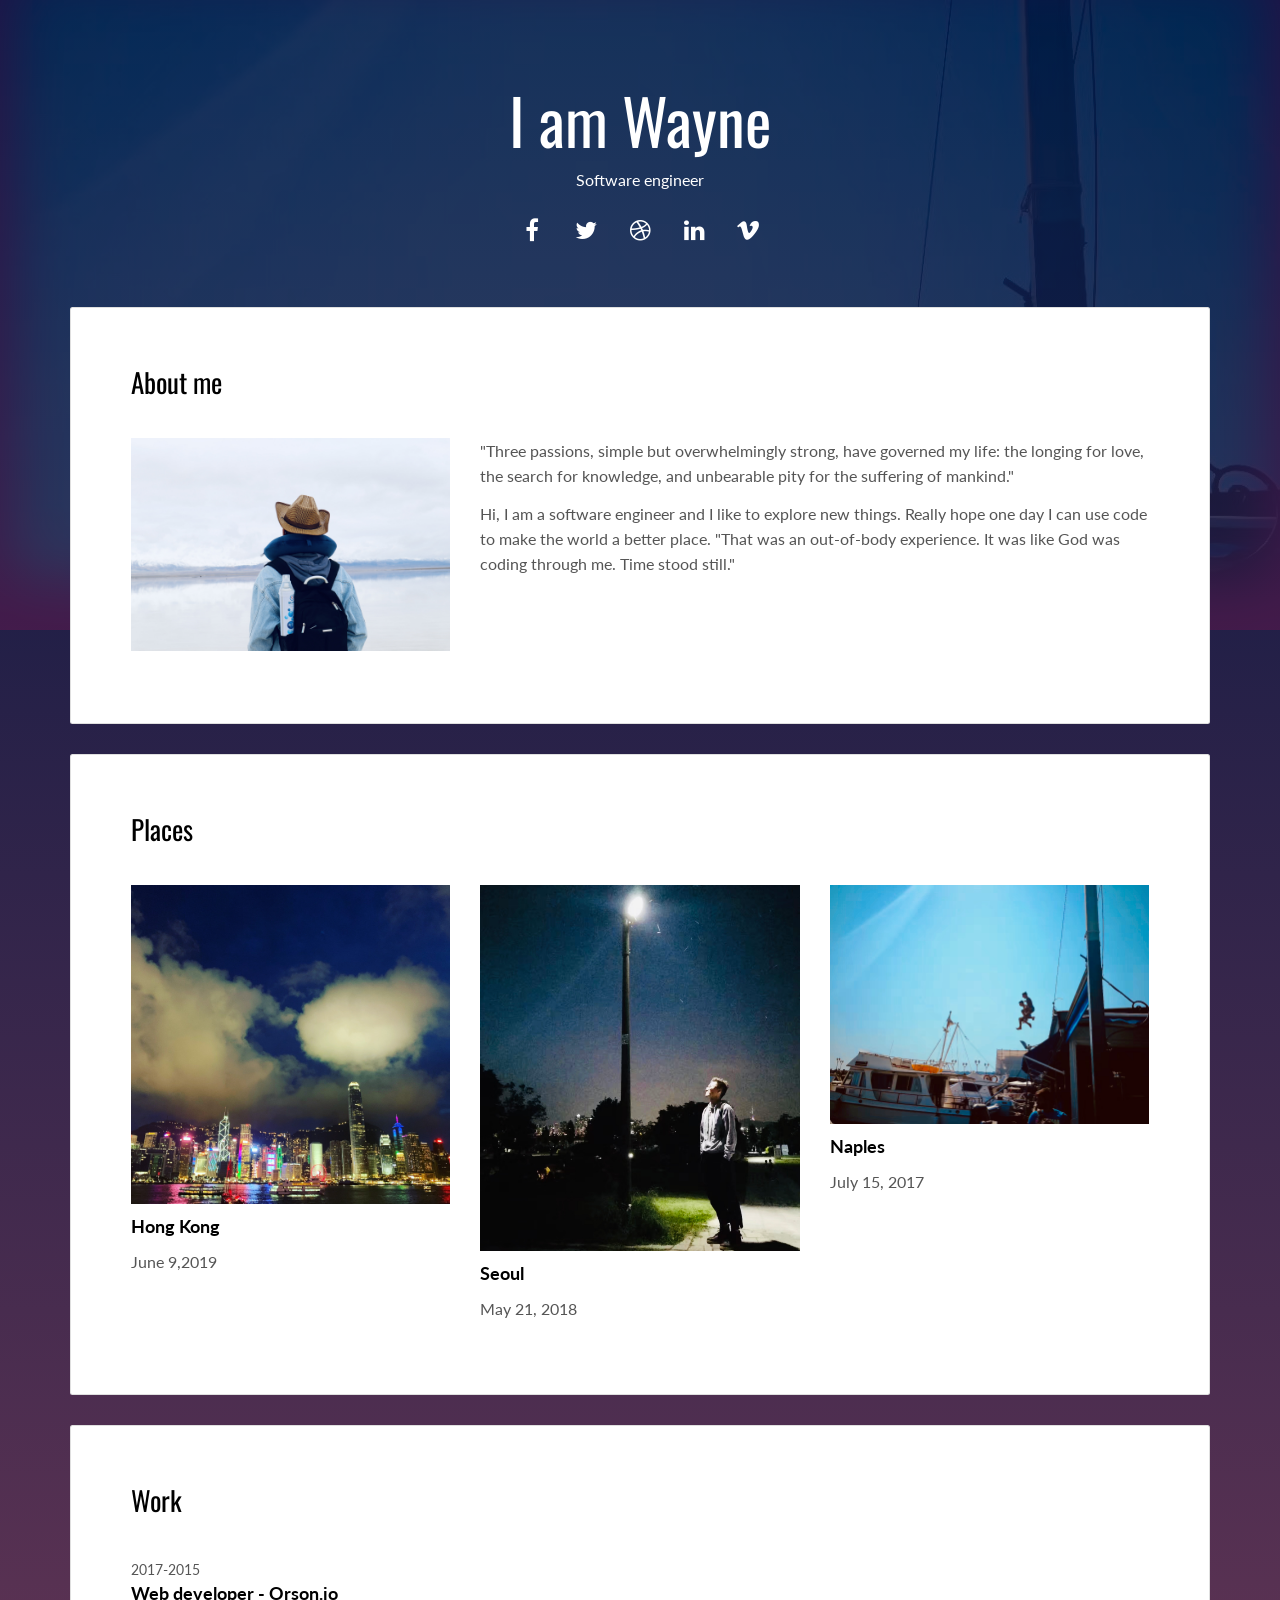
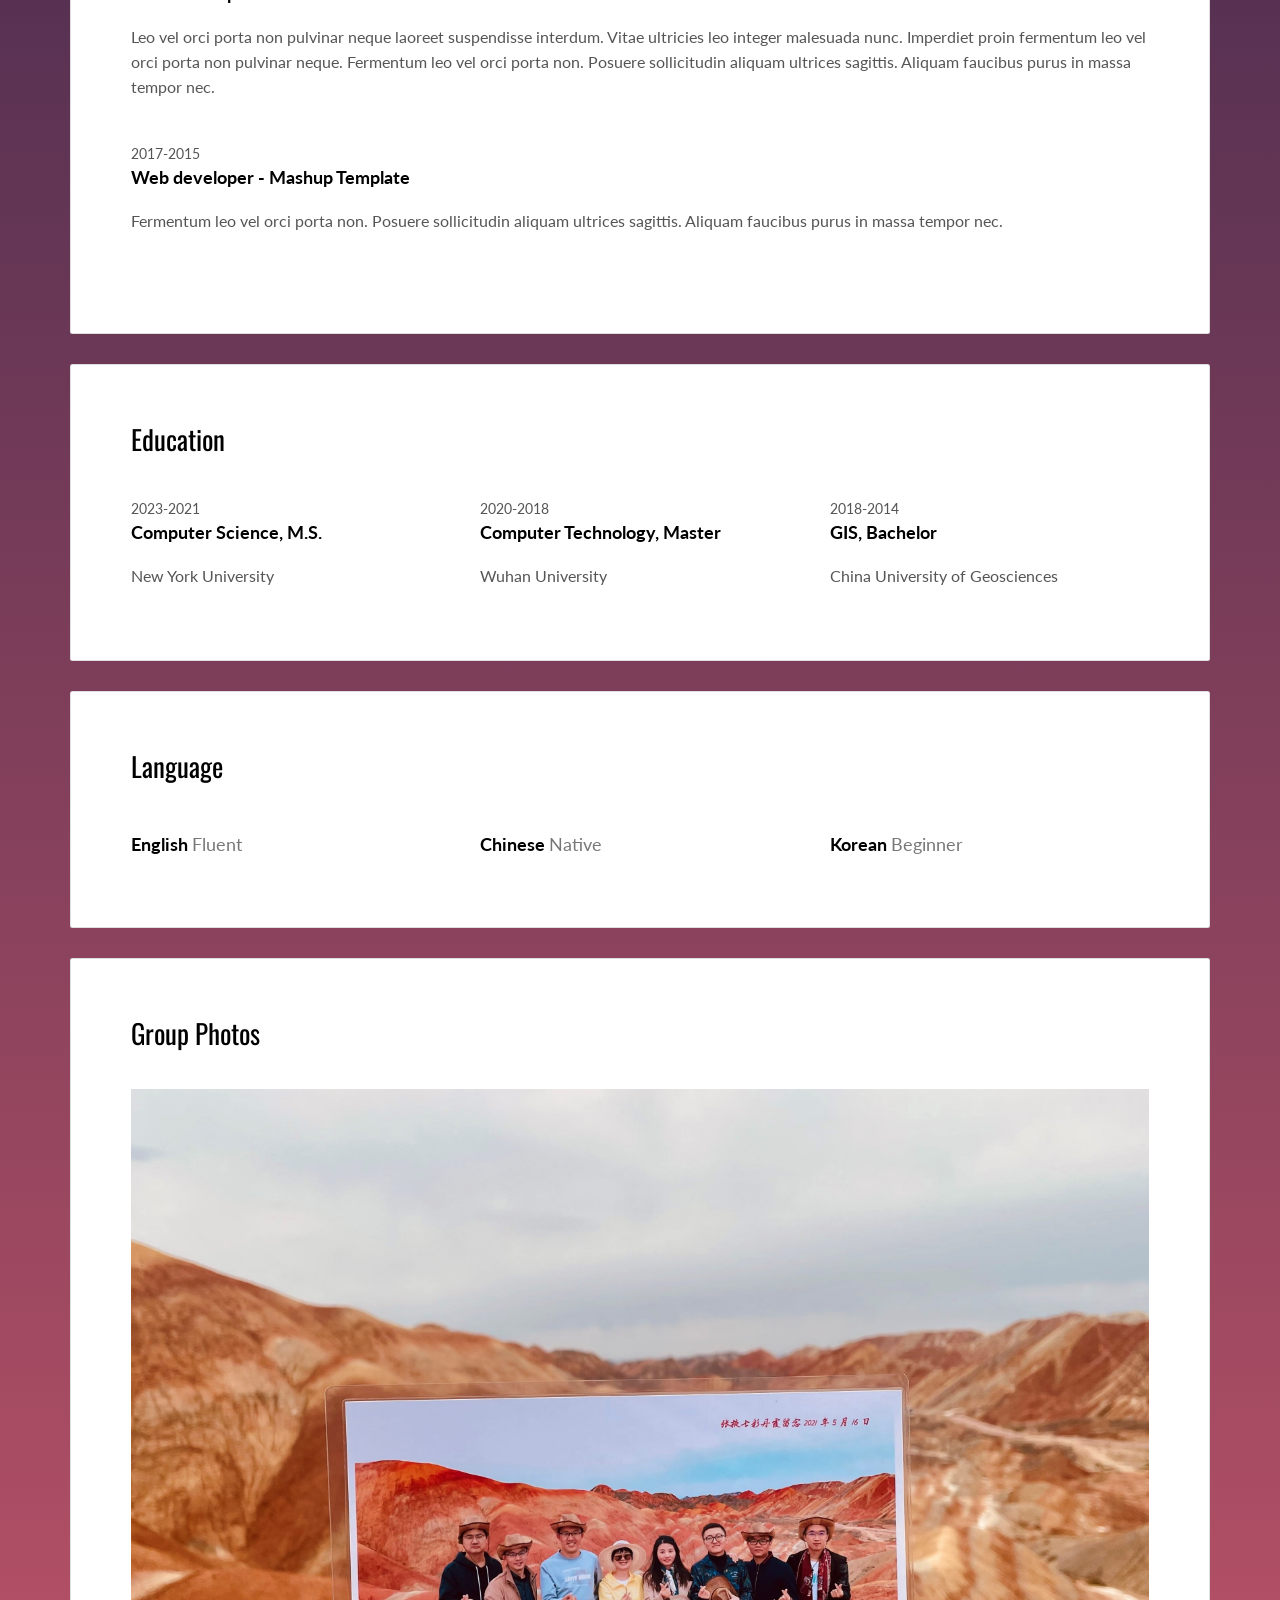
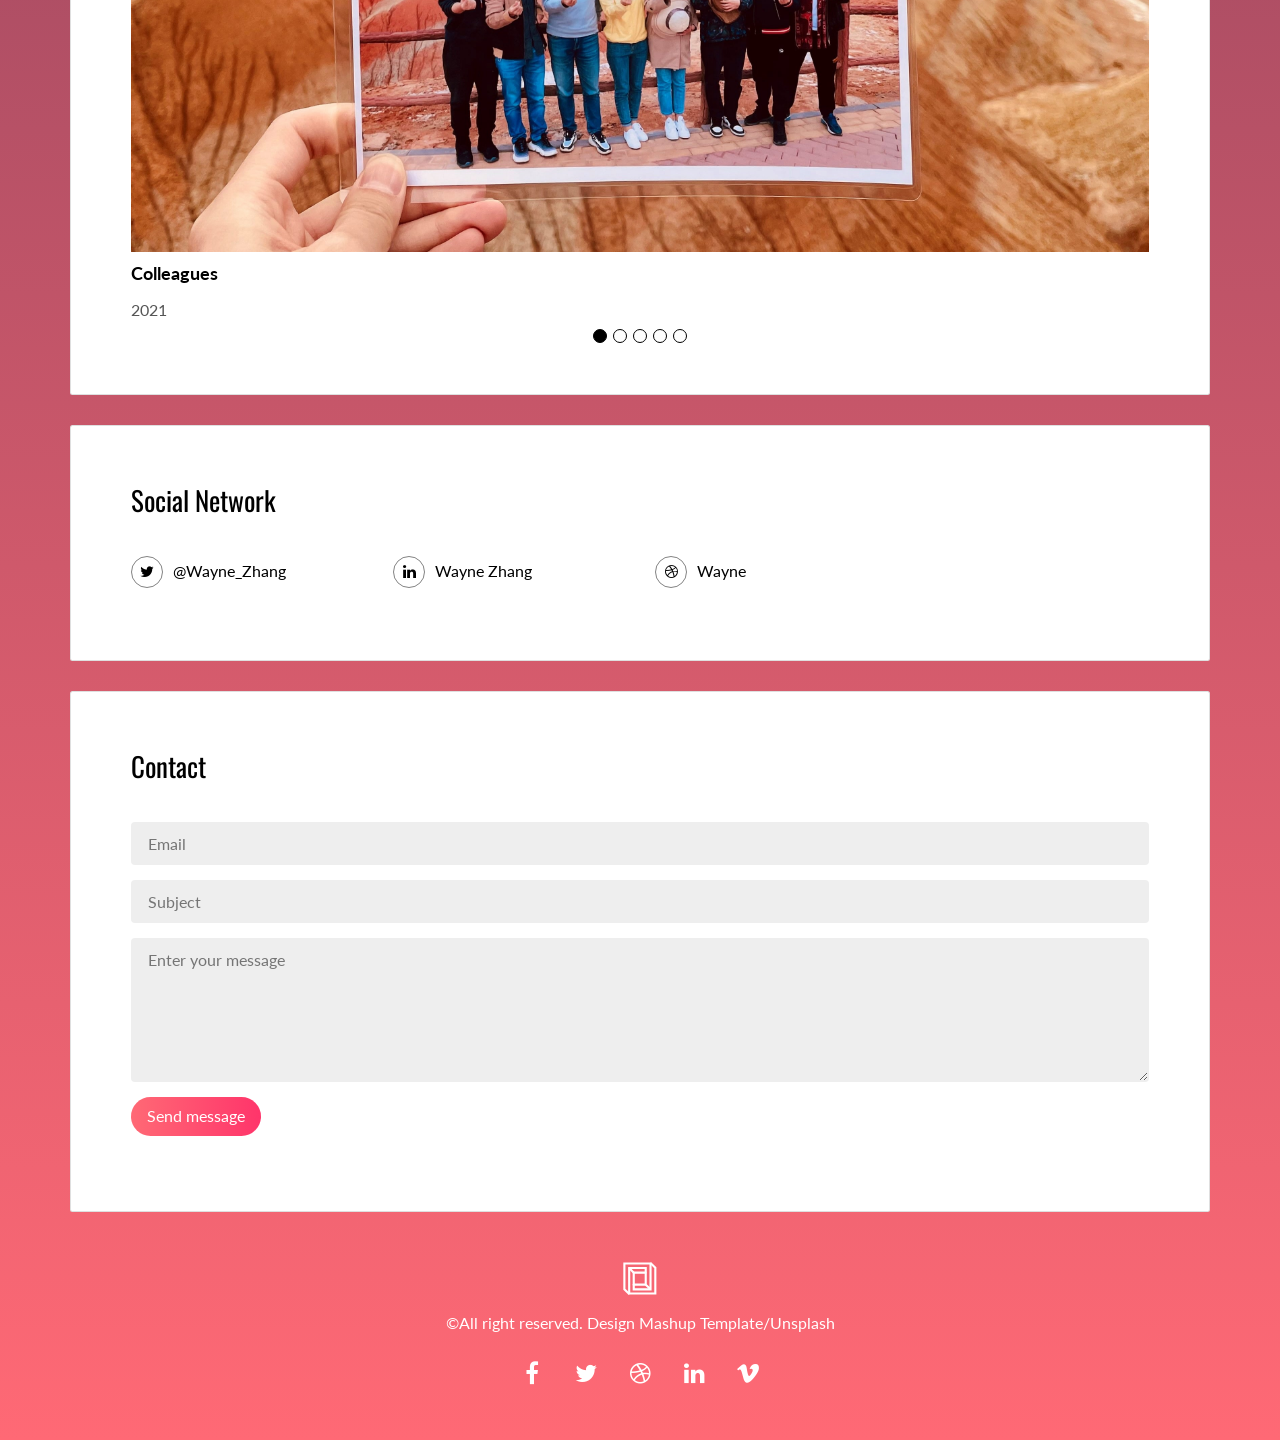
==== commit b7732273: "update social network name" ====
--- a/index.html
+++ b/index.html
@@ -197,7 +197,7 @@
               <div class="item">
                 <img src="./assets/images/img-08.jpg" class="img-responsive" alt="...">
                 <div class="carousel-caption">
-                  <h3 class="h5">My classmates 1</h3>
+                  <h3 class="h5">My classmates</h3>
                   <p>2018</p>
                 </div>
               </div>
@@ -205,7 +205,7 @@
               <div class="item">
                 <img src="./assets/images/img-09.jpg" class="img-responsive" alt="...">
                 <div class="carousel-caption">
-                  <h3 class="h5">My classmates 2</h3>
+                  <h3 class="h5">My classmates</h3>
                   <p>2018</p>
                 </div>
               </div>
@@ -236,13 +236,13 @@
             <h2>Social Network</h2>
             <div class="row">
               <div class="col-md-3">
-                <p class="social-buttons"><a href="https://twitter.com/" title=""><span class="social-round-icon fa-icon"><i class="fa fa-twitter"></i></span>@David_Folley</a></p>
+                <p class="social-buttons"><a href="https://twitter.com/" title=""><span class="social-round-icon fa-icon"><i class="fa fa-twitter"></i></span>@Wayne_Zhang</a></p>
               </div>
               <div class="col-md-3">
-                <p class="social-buttons"><a href="https://www.linkedin.com/" title=""><span class="social-round-icon fa-icon"><i class="fa fa-linkedin"></i></span>David Folley</a></p>
+                <p class="social-buttons"><a href="https://www.linkedin.com/" title=""><span class="social-round-icon fa-icon"><i class="fa fa-linkedin"></i></span>Wayne Zhang</a></p>
               </div>
               <div class="col-md-3">
-                <p class="social-buttons"><a href="https://dribbble.com/" title=""><span class="social-round-icon fa-icon"><i class="fa fa-dribbble"></i></span>David Folley</a></p>
+                <p class="social-buttons"><a href="https://dribbble.com/" title=""><span class="social-round-icon fa-icon"><i class="fa fa-dribbble"></i></span>Wayne</a></p>
               </div>
             </div>
           </div>
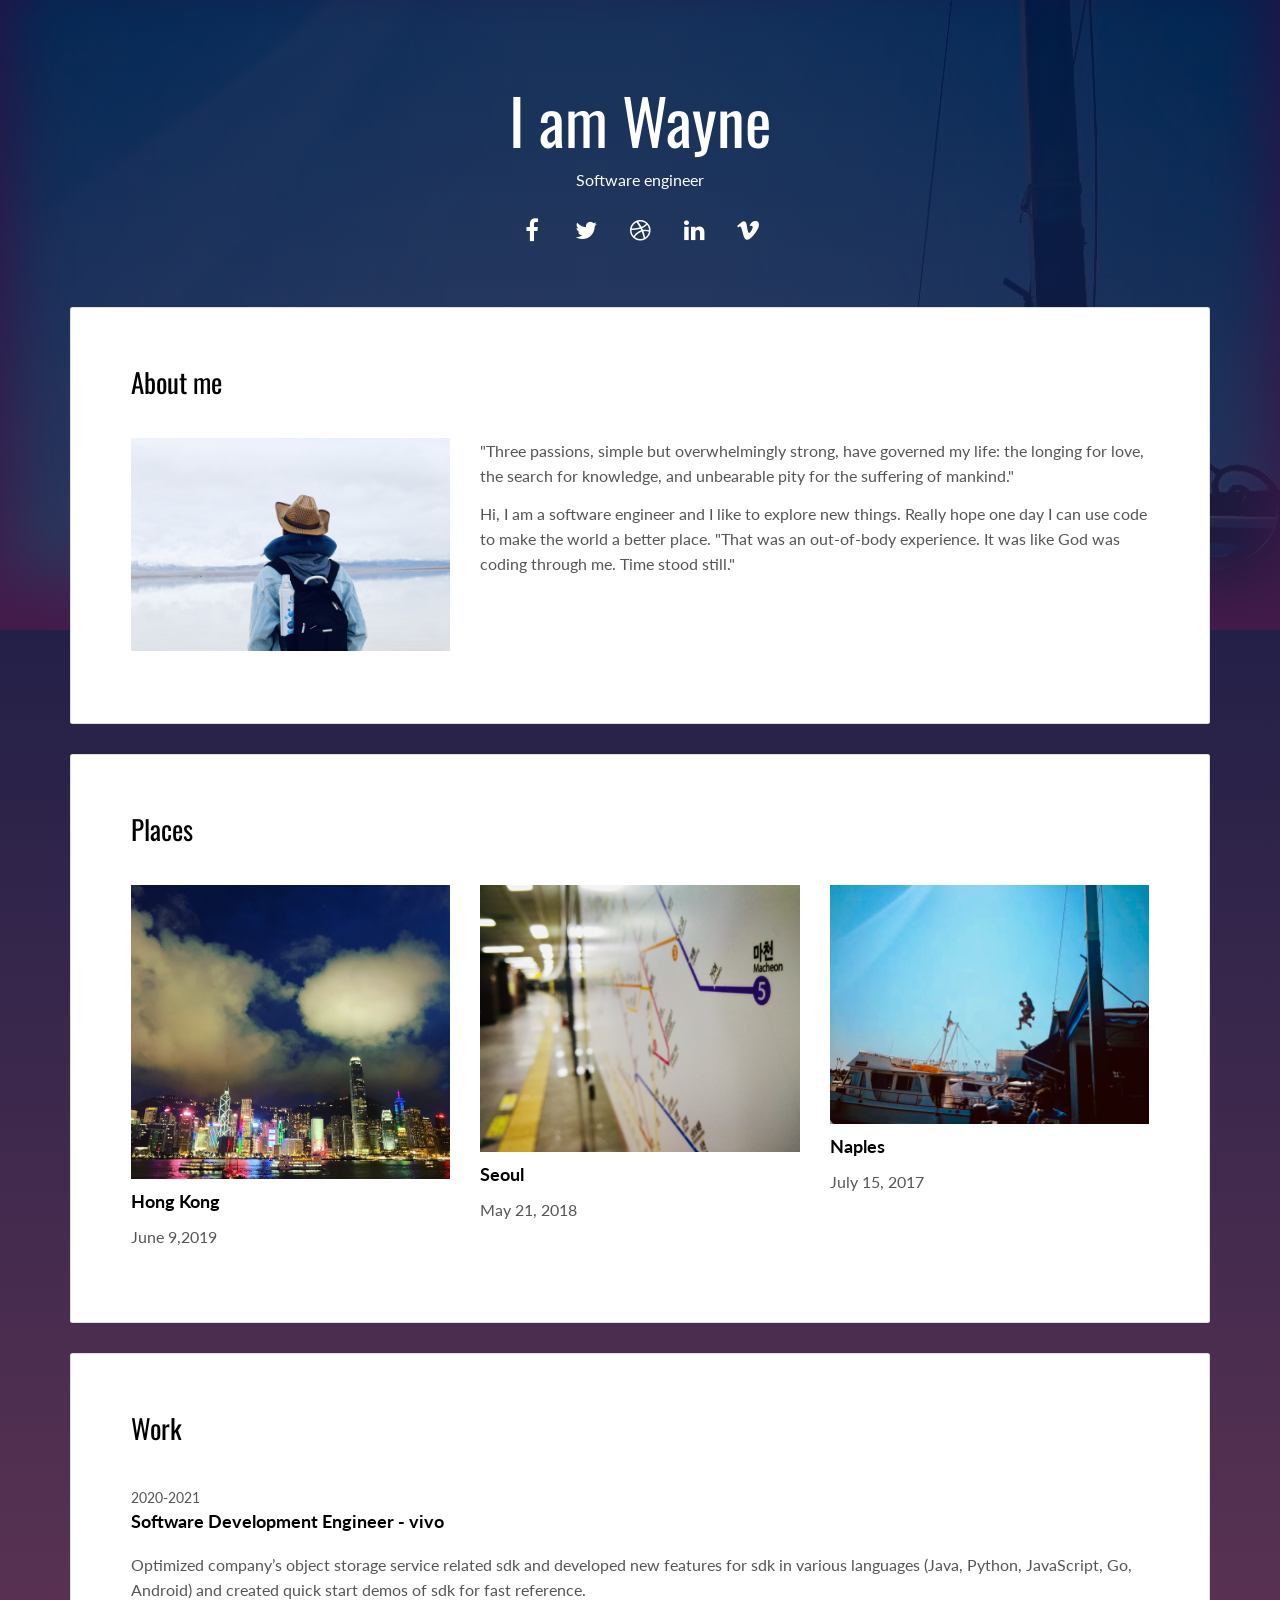
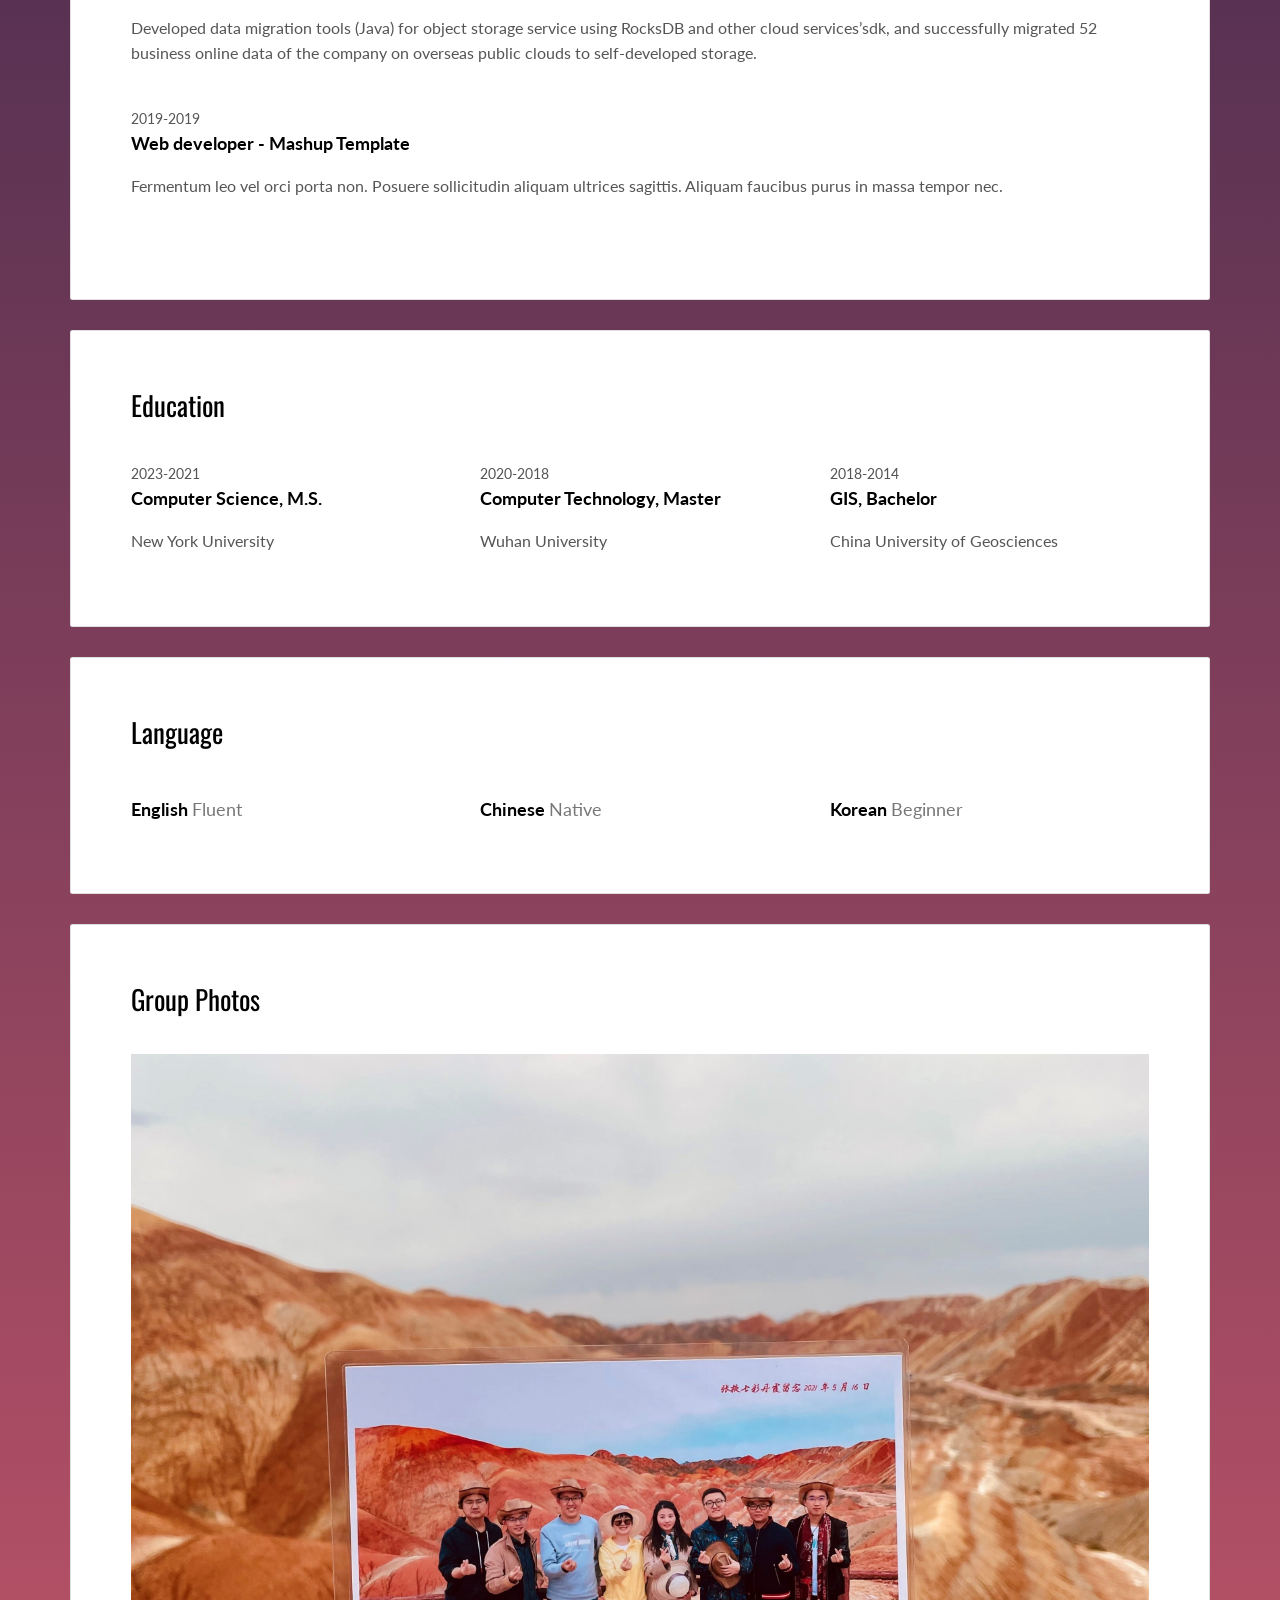
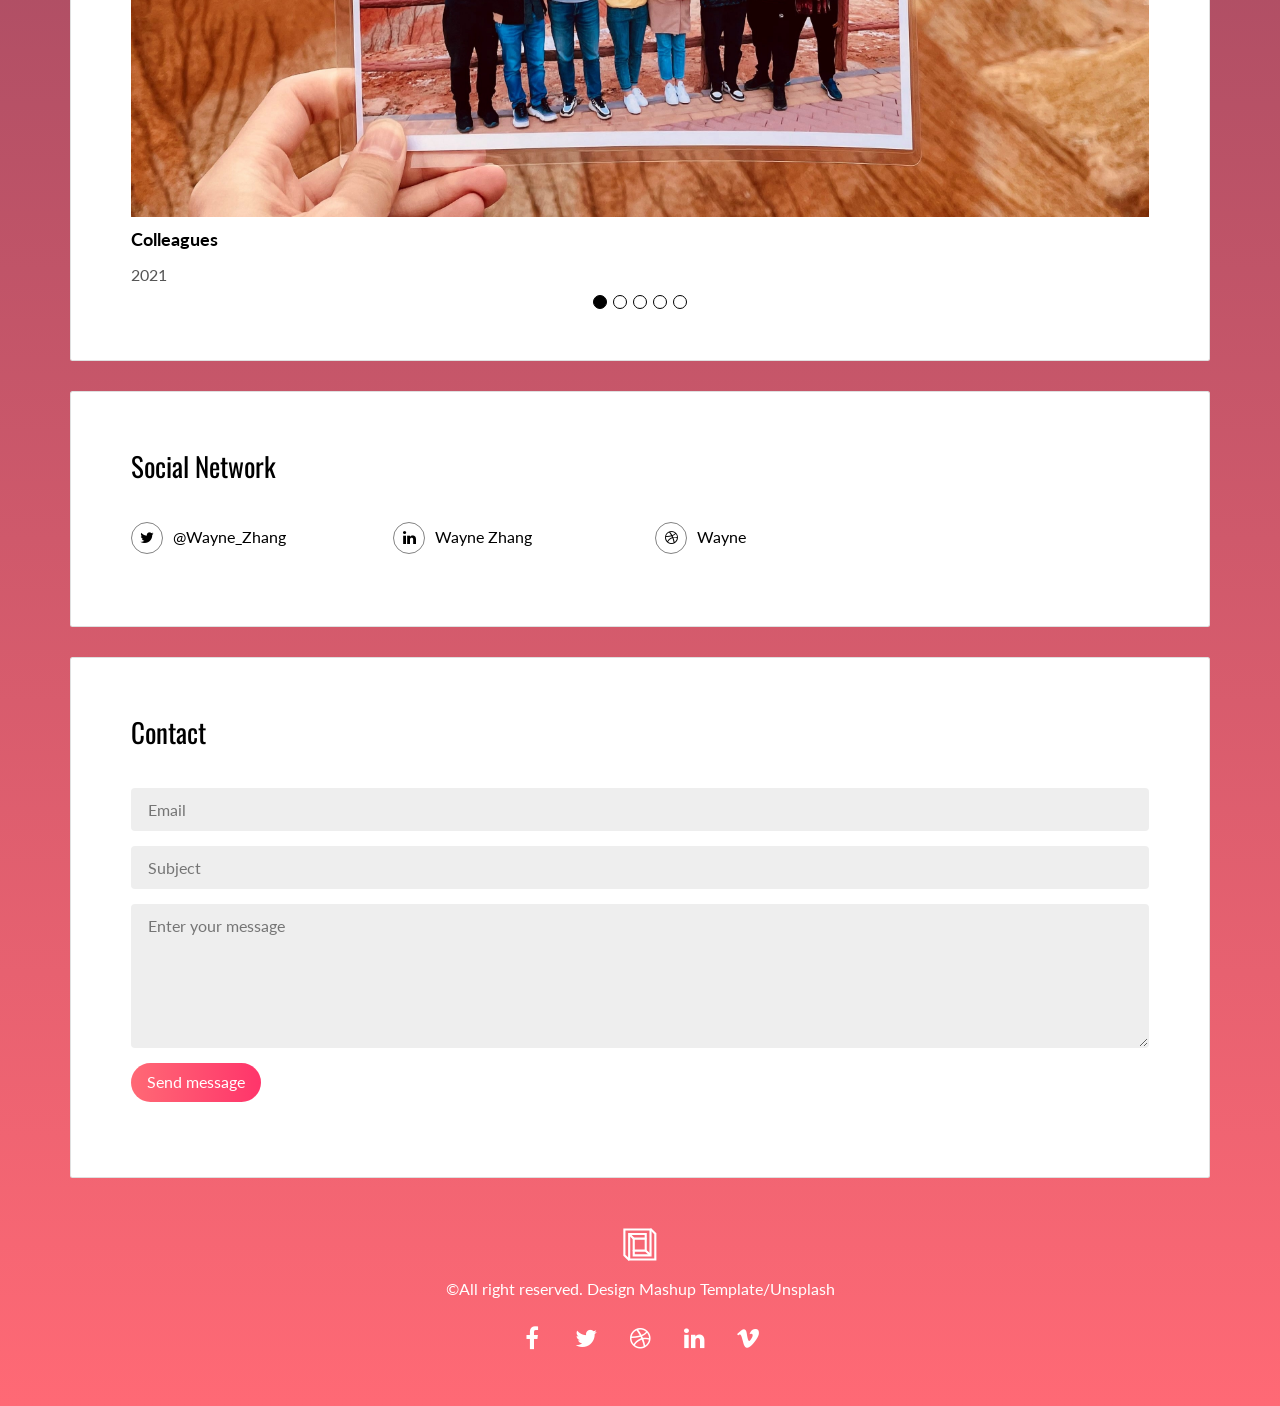
==== commit 8e86be33: "update work experience" ====
--- a/index.html
+++ b/index.html
@@ -101,15 +101,16 @@
           <div class="card-block">
             <h2>Work</h2>
             <div class="work-experience">
-              <small class="date">2017-2015</small>
-              <h3 class="h5 date-title">Web developer - <a href="http://en.orson.io" title="Create professionnal website">Orson.io</a></h3>
+              <small class="date">2020-2021</small>
+              <h3 class="h5 date-title">Software Development Engineer - <a href="https://www.vivo.com.cn/" title="More Local, More Global">vivo</a></h3>
               
 
-              <p>Leo vel orci porta non pulvinar neque laoreet suspendisse interdum. Vitae ultricies leo integer malesuada nunc. Imperdiet proin fermentum leo vel orci porta non pulvinar neque. Fermentum leo vel orci porta non. Posuere sollicitudin aliquam ultrices sagittis. Aliquam faucibus purus in massa tempor nec.</p>
+              <p>Optimized company’s object storage service related sdk and developed new features for sdk in various languages (Java, Python, JavaScript, Go, Android) and created quick start demos of sdk for fast reference.</p>
+              <p>Developed data migration tools (Java) for object storage service using RocksDB and other cloud services’sdk, and successfully migrated 52 business online data of the company on overseas public clouds to self-developed storage.</p>
             </div>
 
             <div class="work-experience">
-              <small class="date">2017-2015</small>
+              <small class="date">2019-2019</small>
               <h3 class="h5 date-title">Web developer - <a href="http://mashup-template.com" title="">Mashup Template</a></h3>
               
               <p>Fermentum leo vel orci porta non. Posuere sollicitudin aliquam ultrices sagittis. Aliquam faucibus purus in massa tempor nec.</p>
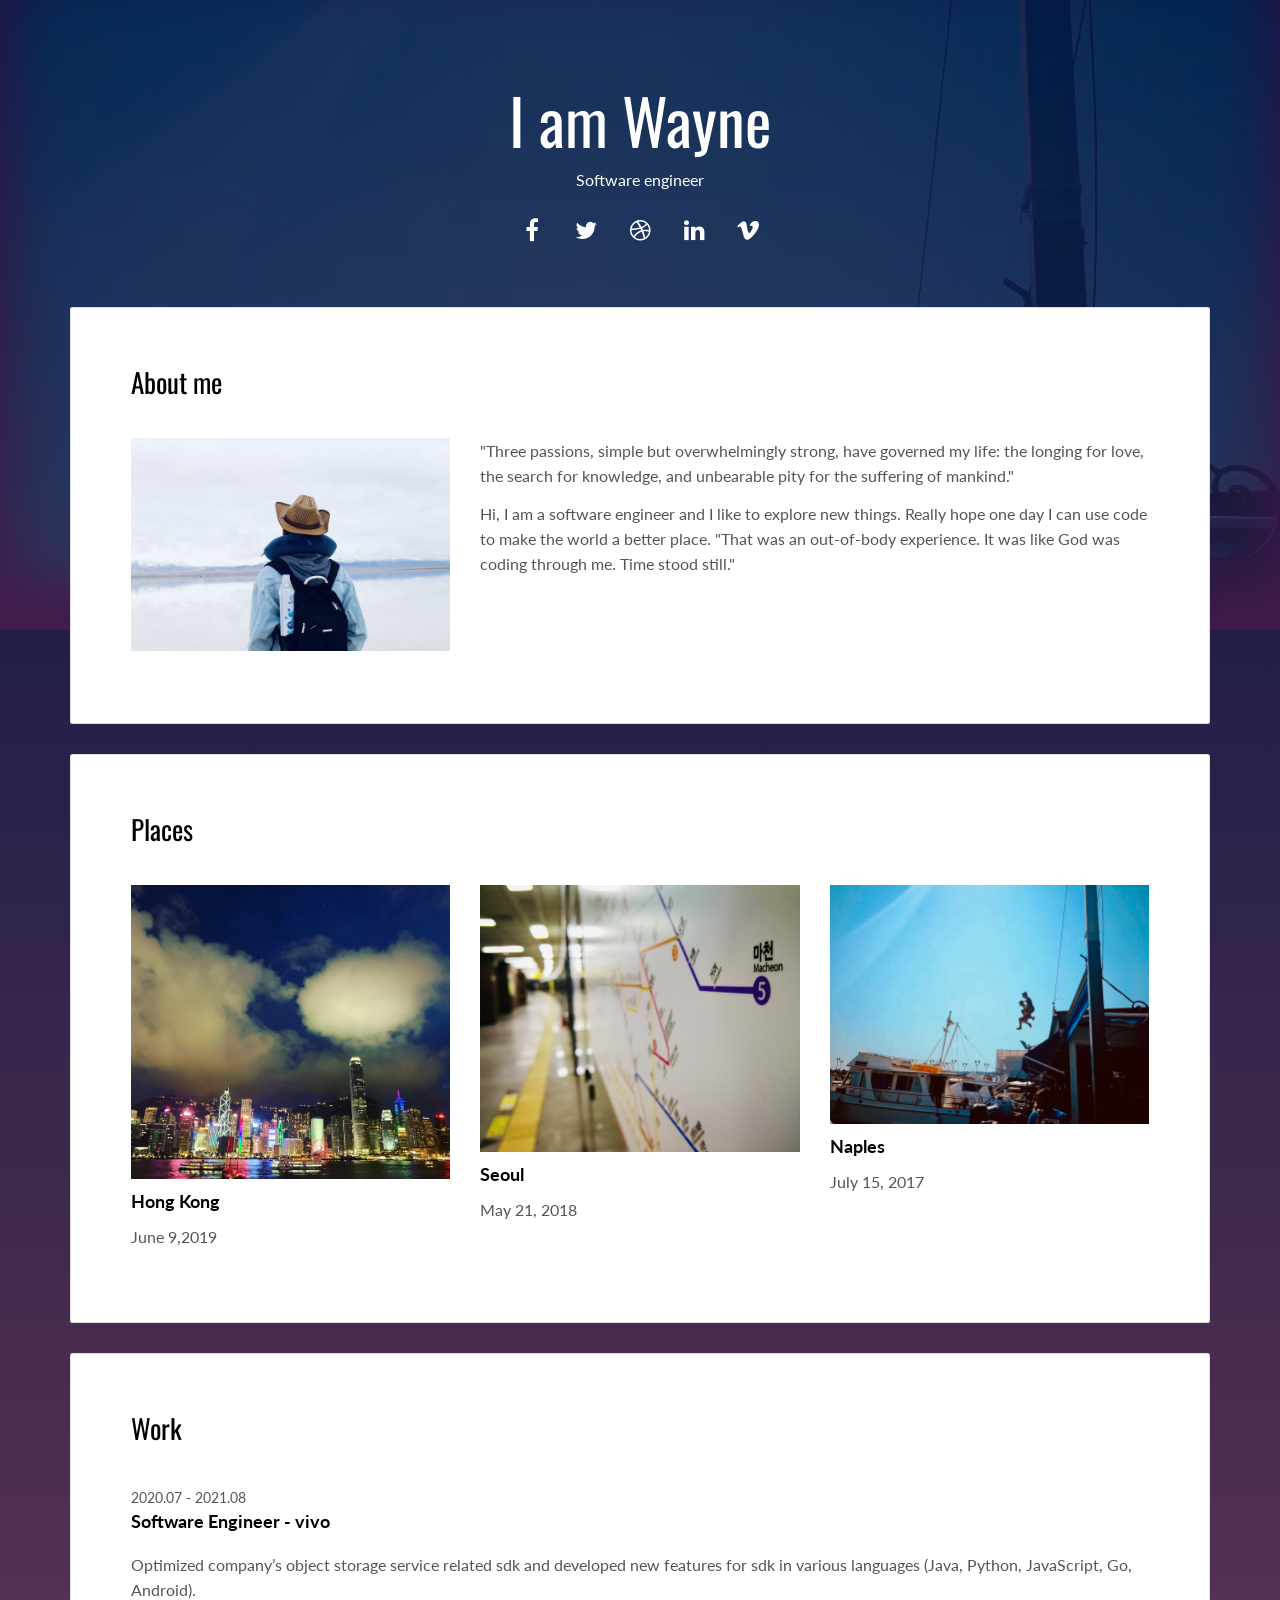
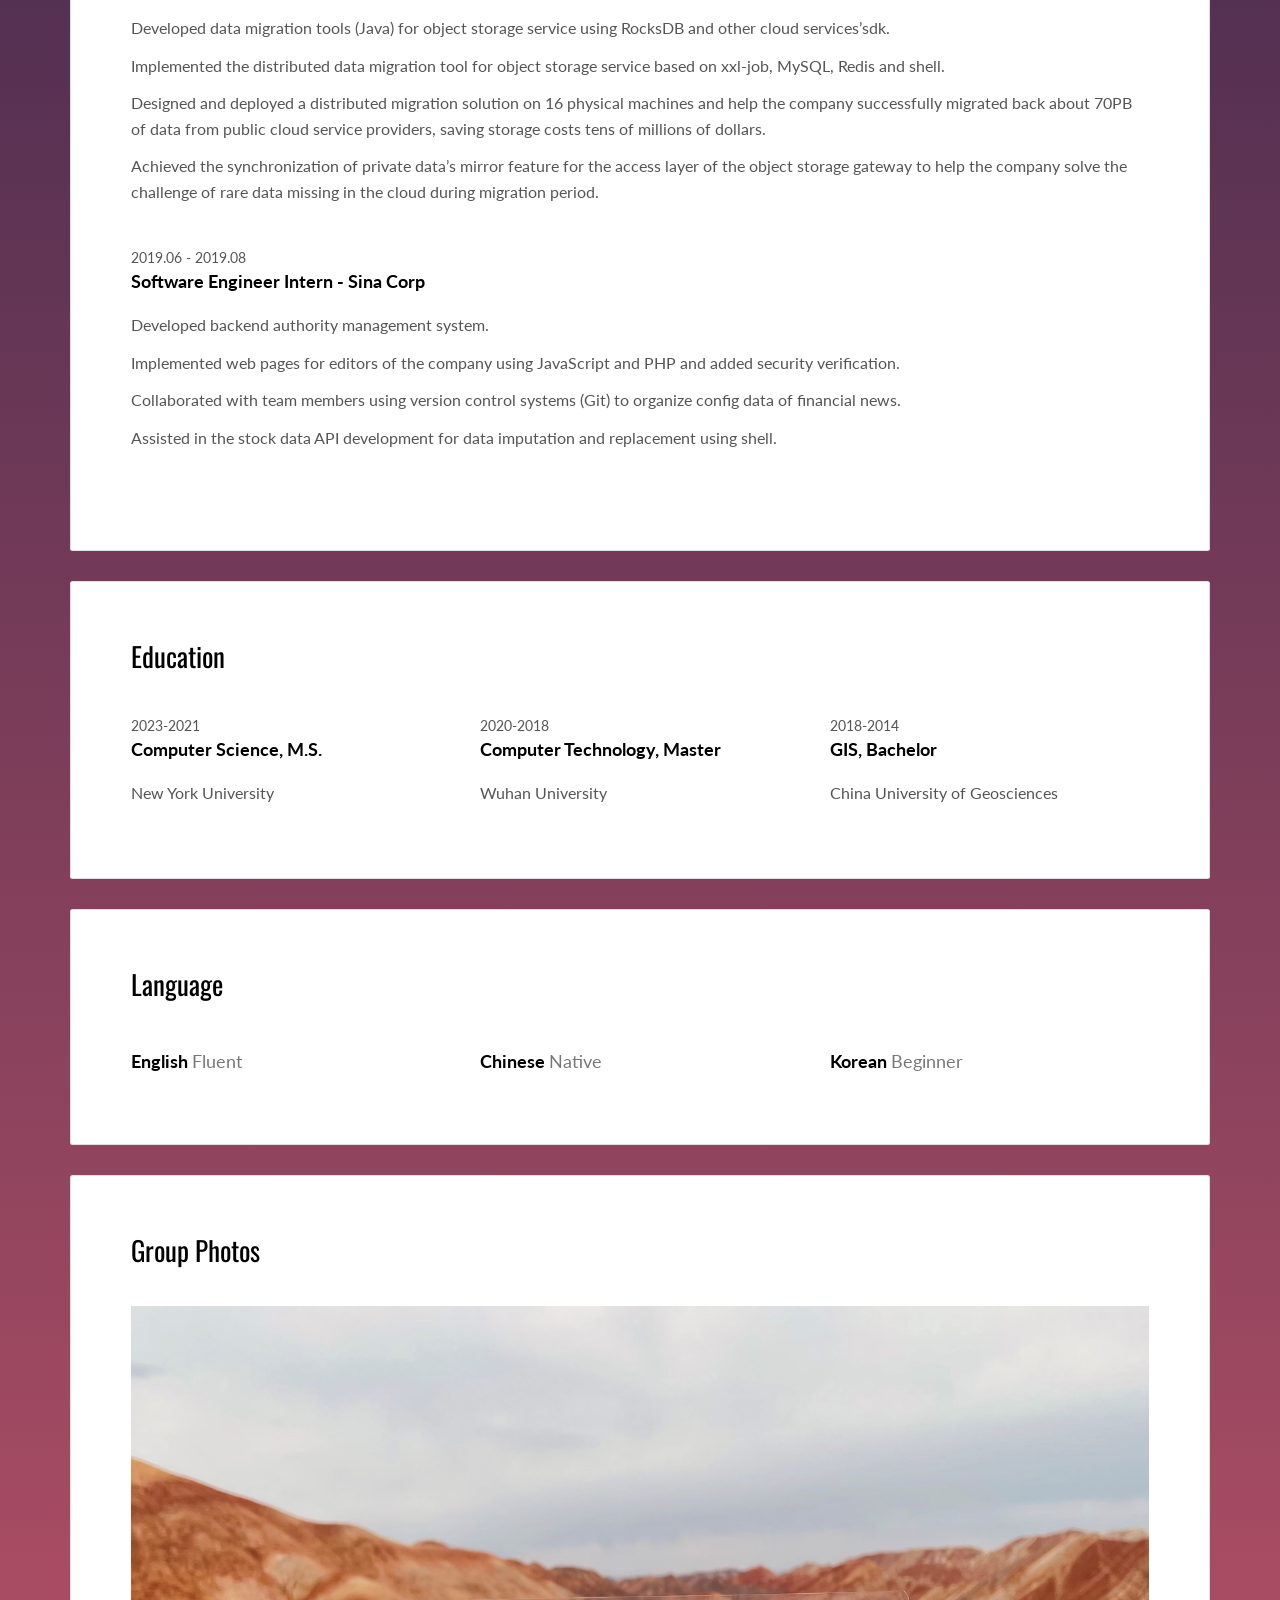
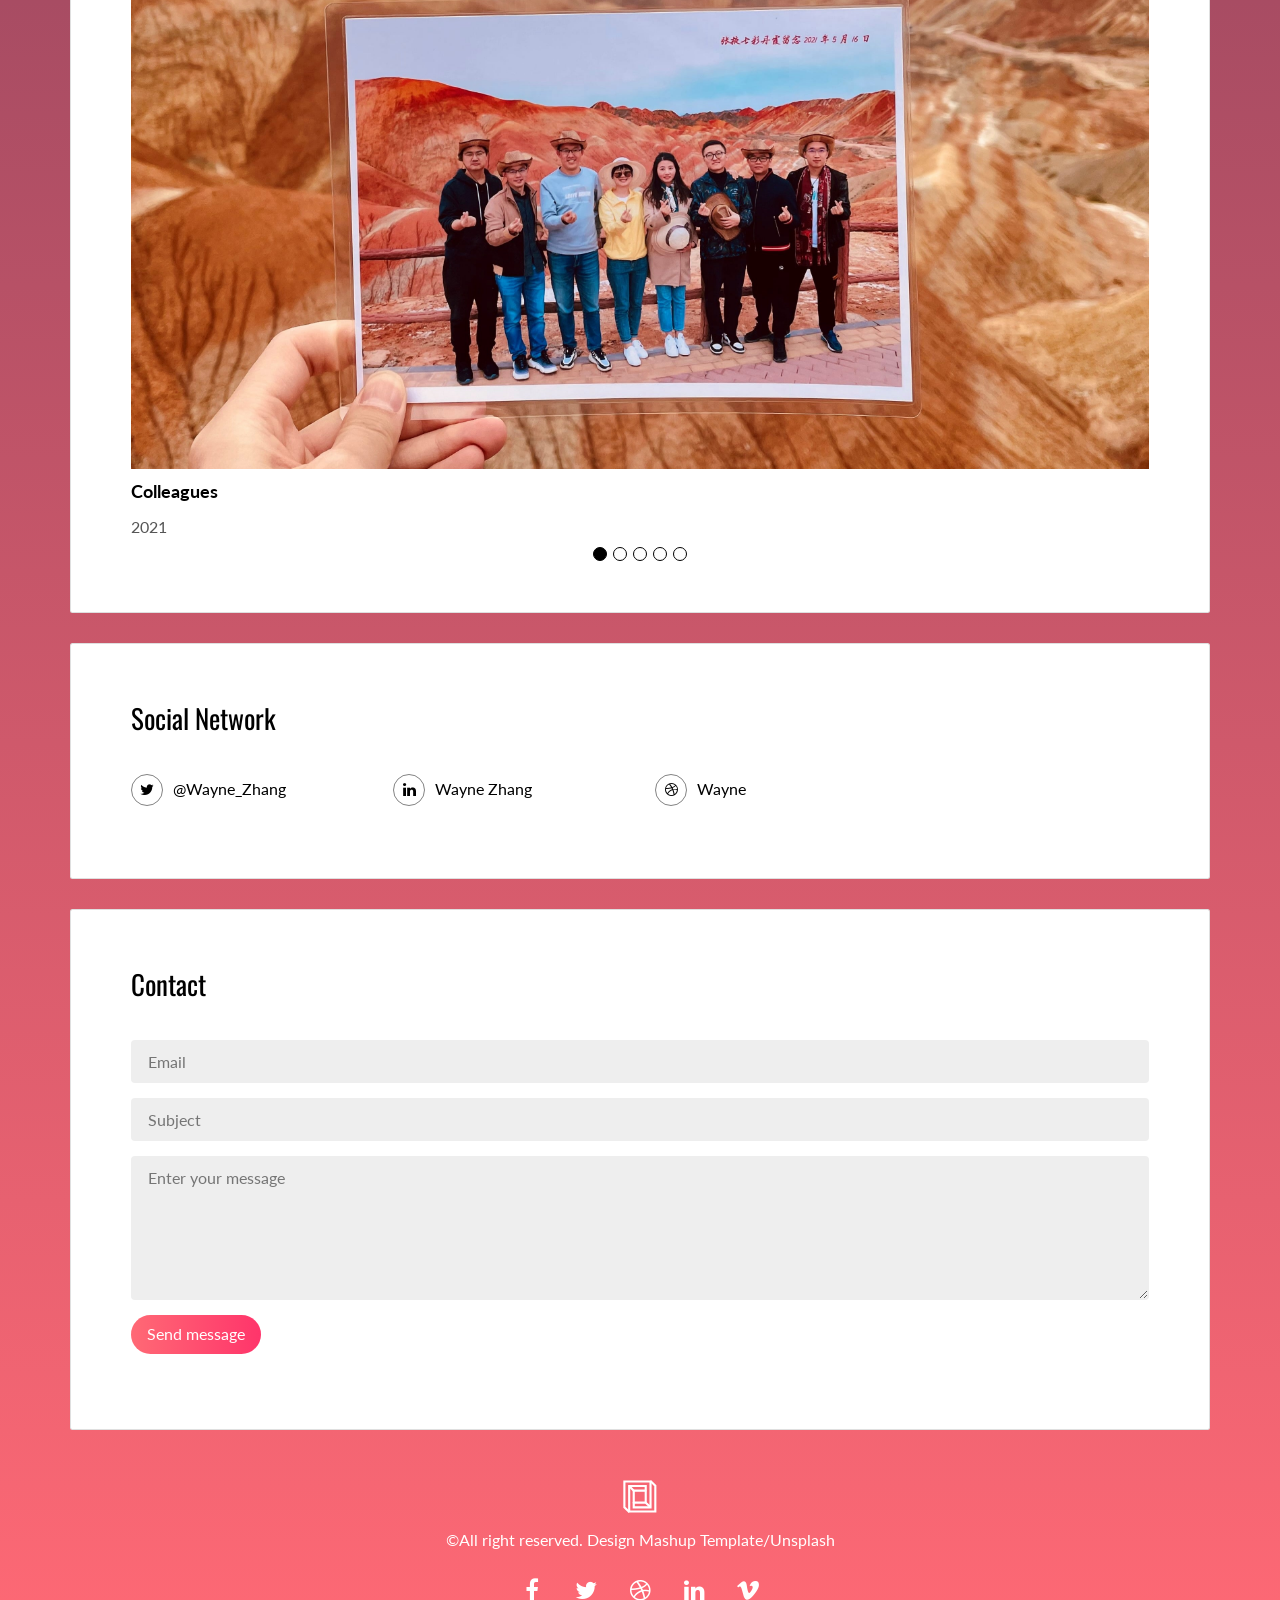
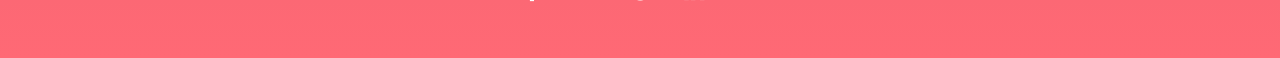
==== commit d3103a60: "update more for work experiences" ====
--- a/index.html
+++ b/index.html
@@ -101,19 +101,26 @@
           <div class="card-block">
             <h2>Work</h2>
             <div class="work-experience">
-              <small class="date">2020-2021</small>
-              <h3 class="h5 date-title">Software Development Engineer - <a href="https://www.vivo.com.cn/" title="More Local, More Global">vivo</a></h3>
+              <small class="date">2020.07 - 2021.08</small>
+              <h3 class="h5 date-title">Software Engineer - <a href="https://www.vivo.com.cn/" title="More Local, More Global">vivo</a></h3>
               
 
-              <p>Optimized company’s object storage service related sdk and developed new features for sdk in various languages (Java, Python, JavaScript, Go, Android) and created quick start demos of sdk for fast reference.</p>
-              <p>Developed data migration tools (Java) for object storage service using RocksDB and other cloud services’sdk, and successfully migrated 52 business online data of the company on overseas public clouds to self-developed storage.</p>
+              <p>Optimized company’s object storage service related sdk and developed new features for sdk in various languages (Java, Python, JavaScript, Go, Android).</p>
+              <p>Developed data migration tools (Java) for object storage service using RocksDB and other cloud services’sdk.</p>
+              <p>Implemented the distributed data migration tool for object storage service based on xxl-job, MySQL, Redis and shell.</p>
+              <p>Designed and deployed a distributed migration solution on 16 physical machines and help the company successfully migrated back about 70PB of data from public cloud service providers, saving storage costs tens of millions of dollars.</p>
+              <p>Achieved the synchronization of private data’s mirror feature for the access layer of the object storage gateway to help the company solve the challenge of rare data missing in the cloud during migration period.
+              </p>
             </div>
 
             <div class="work-experience">
-              <small class="date">2019-2019</small>
-              <h3 class="h5 date-title">Web developer - <a href="http://mashup-template.com" title="">Mashup Template</a></h3>
+              <small class="date">2019.06 - 2019.08</small>
+              <h3 class="h5 date-title">Software Engineer Intern - <a href="https://www.sina.com.cn/" title="">Sina Corp</a></h3>
               
-              <p>Fermentum leo vel orci porta non. Posuere sollicitudin aliquam ultrices sagittis. Aliquam faucibus purus in massa tempor nec.</p>
+              <p>Developed backend authority management system.</p>
+              <p>Implemented web pages for editors of the company using JavaScript and PHP and added security verification.</p>
+              <p>Collaborated with team members using version control systems (Git) to organize config data of financial news.</p>
+              <p>Assisted in the stock data API development for data imputation and replacement using shell.</p>
             </div>
           </div>
         </div>
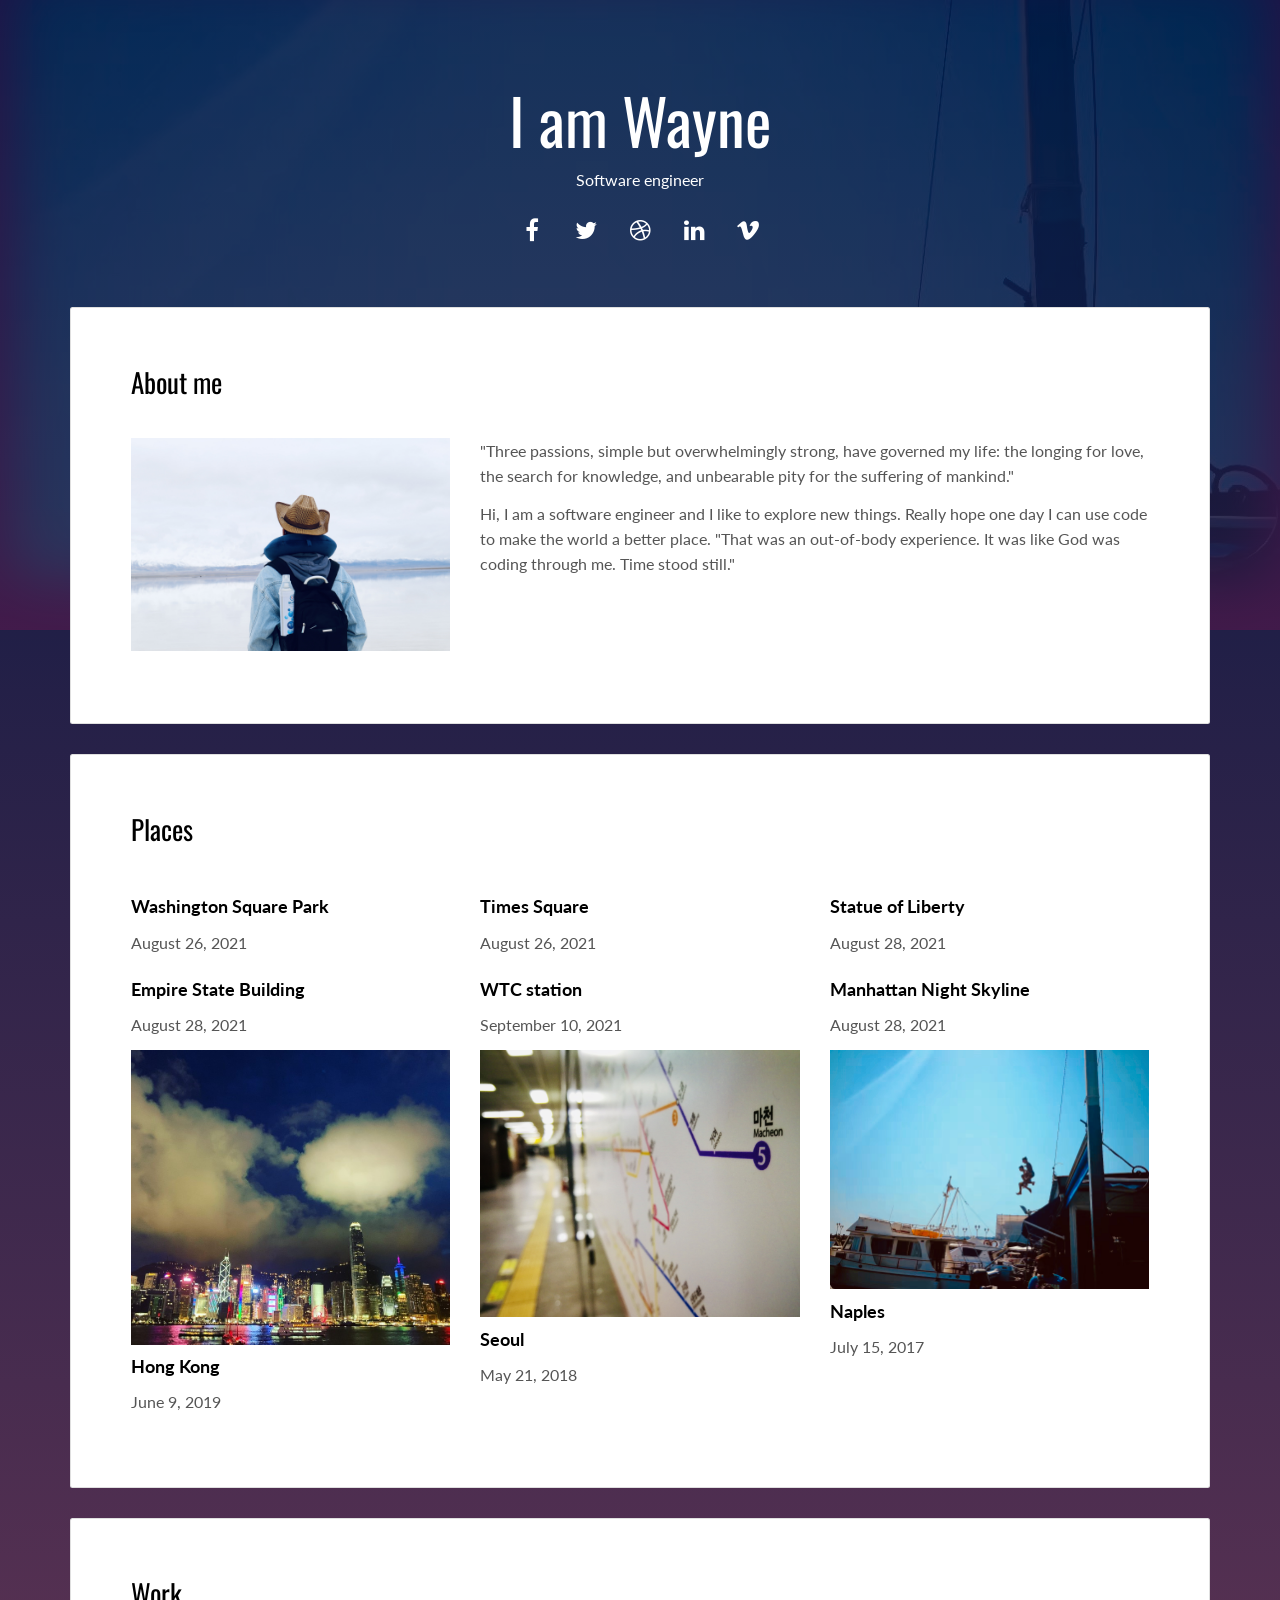
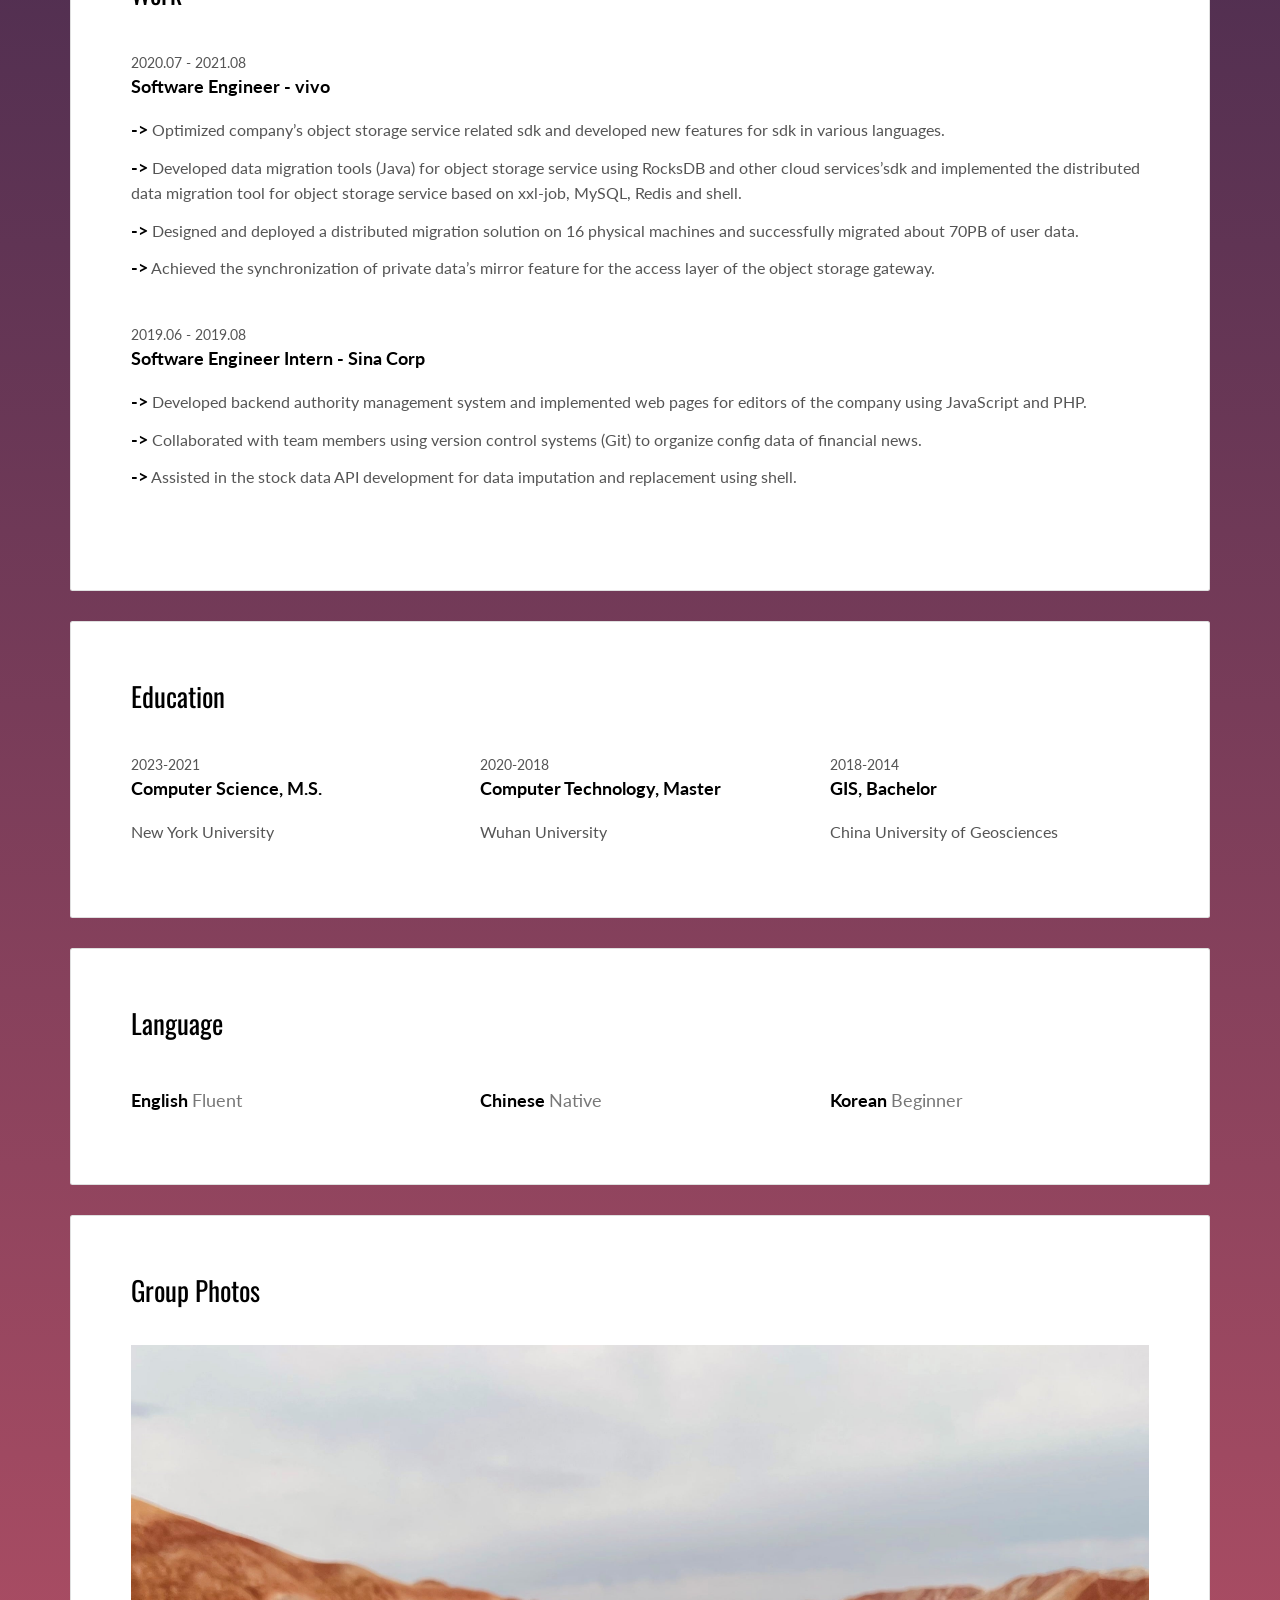
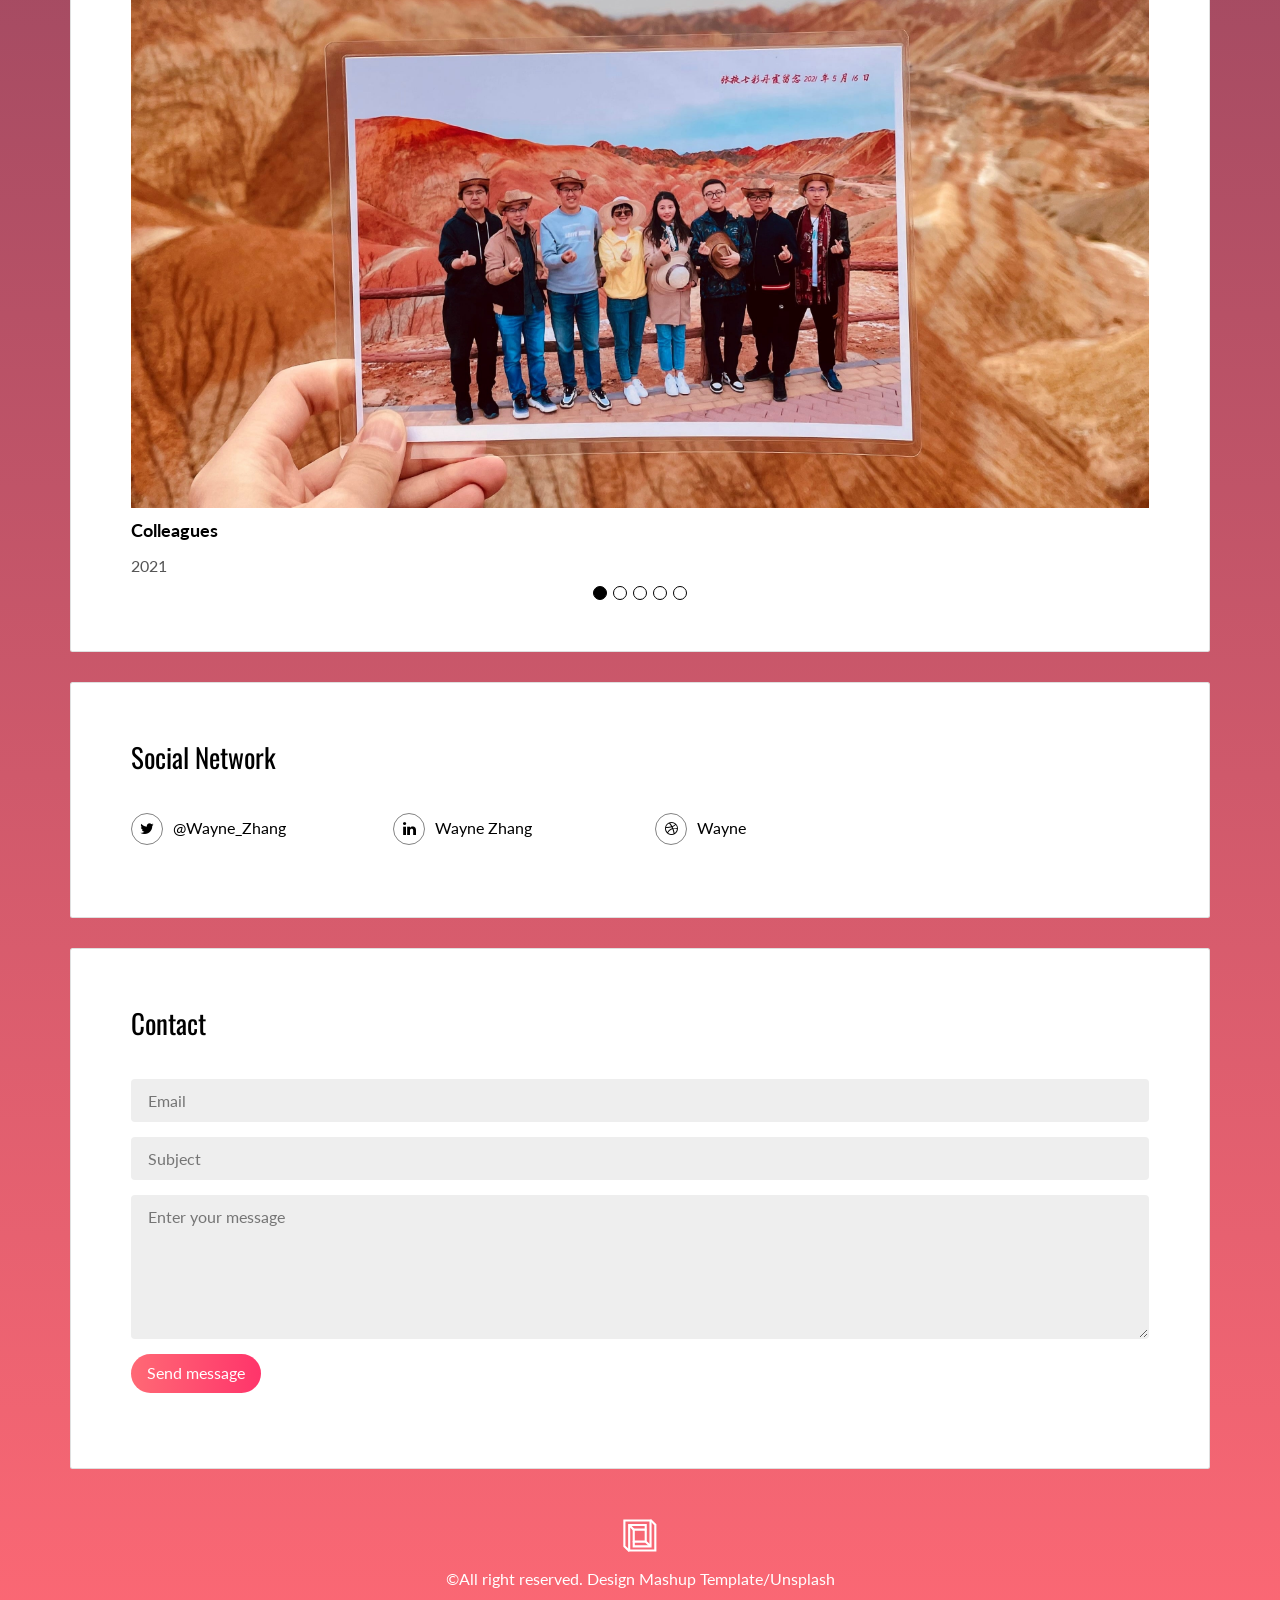
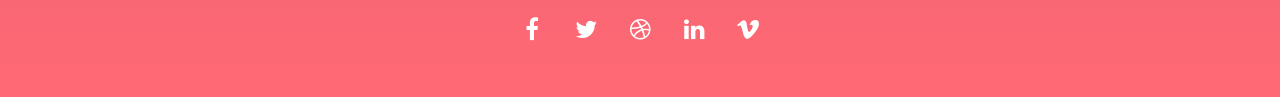
==== commit 17c2f7c6: "update work experience and pics of places" ====
--- a/index.html
+++ b/index.html
@@ -79,9 +79,43 @@
             <h2>Places</h2>
             <div class="row">
               <div class="col-md-4">
+                <img src="./assets/images/img-02-1.jpg" class="img-responsive" alt="">
+                <h3 class="h5">Washington Square Park</h3>
+                <p>August 26, 2021</p>
+              </div>
+              <div class="col-md-4">
+                <img src="./assets/images/img-03-1.jpg" class="img-responsive" alt="">
+                <h3 class="h5">Times Square</h3>
+                <p>August 26, 2021</p>
+              </div>
+              <div class="col-md-4">
+                <img src="./assets/images/img-04-1.jpg" class="img-responsive" alt="">
+                <h3 class="h5">Statue of Liberty</h3>
+                <p>August 28, 2021</p>
+              </div>
+            </div>
+            <div class="row">
+              <div class="col-md-4">
+                <img src="./assets/images/img-02-2.jpg" class="img-responsive" alt="">
+                <h3 class="h5">Empire State Building</h3>
+                <p>August 28, 2021</p>
+              </div>
+              <div class="col-md-4">
+                <img src="./assets/images/img-03-2.jpg" class="img-responsive" alt="">
+                <h3 class="h5">WTC station</h3>
+                <p>September 10, 2021</p>
+              </div>
+              <div class="col-md-4">
+                <img src="./assets/images/img-04-2.jpg" class="img-responsive" alt="">
+                <h3 class="h5">Manhattan Night Skyline</h3>
+                <p>August 28, 2021</p>
+              </div>
+            </div>
+            <div class="row">
+              <div class="col-md-4">
                 <img src="./assets/images/img-02.jpg" class="img-responsive" alt="">
                 <h3 class="h5">Hong Kong</h3>
-                <p>June 9,2019</p>
+                <p>June 9, 2019</p>
               </div>
               <div class="col-md-4">
                 <img src="./assets/images/img-03.jpg" class="img-responsive" alt="">
@@ -105,22 +139,19 @@
               <h3 class="h5 date-title">Software Engineer - <a href="https://www.vivo.com.cn/" title="More Local, More Global">vivo</a></h3>
               
 
-              <p>Optimized company’s object storage service related sdk and developed new features for sdk in various languages (Java, Python, JavaScript, Go, Android).</p>
-              <p>Developed data migration tools (Java) for object storage service using RocksDB and other cloud services’sdk.</p>
-              <p>Implemented the distributed data migration tool for object storage service based on xxl-job, MySQL, Redis and shell.</p>
-              <p>Designed and deployed a distributed migration solution on 16 physical machines and help the company successfully migrated back about 70PB of data from public cloud service providers, saving storage costs tens of millions of dollars.</p>
-              <p>Achieved the synchronization of private data’s mirror feature for the access layer of the object storage gateway to help the company solve the challenge of rare data missing in the cloud during migration period.
-              </p>
+              <p><b class="h5 date-title">-></b> Optimized company’s object storage service related sdk and developed new features for sdk in various languages.</p>
+              <p><b class="h5 date-title">-></b> Developed data migration tools (Java) for object storage service using RocksDB and other cloud services’sdk and implemented the distributed data migration tool for object storage service based on xxl-job, MySQL, Redis and shell.</p>
+              <p><b class="h5 date-title">-></b> Designed and deployed a distributed migration solution on 16 physical machines and successfully migrated about 70PB of user data.</p>
+              <p><b class="h5 date-title">-></b> Achieved the synchronization of private data’s mirror feature for the access layer of the object storage gateway.</p>
             </div>
 
             <div class="work-experience">
               <small class="date">2019.06 - 2019.08</small>
               <h3 class="h5 date-title">Software Engineer Intern - <a href="https://www.sina.com.cn/" title="">Sina Corp</a></h3>
               
-              <p>Developed backend authority management system.</p>
-              <p>Implemented web pages for editors of the company using JavaScript and PHP and added security verification.</p>
-              <p>Collaborated with team members using version control systems (Git) to organize config data of financial news.</p>
-              <p>Assisted in the stock data API development for data imputation and replacement using shell.</p>
+              <p><b class="h5 date-title">-></b> Developed backend authority management system and implemented web pages for editors of the company using JavaScript and PHP.</p>
+              <p><b class="h5 date-title">-></b> Collaborated with team members using version control systems (Git) to organize config data of financial news.</p>
+              <p><b class="h5 date-title">-></b> Assisted in the stock data API development for data imputation and replacement using shell.</p>
             </div>
           </div>
         </div>
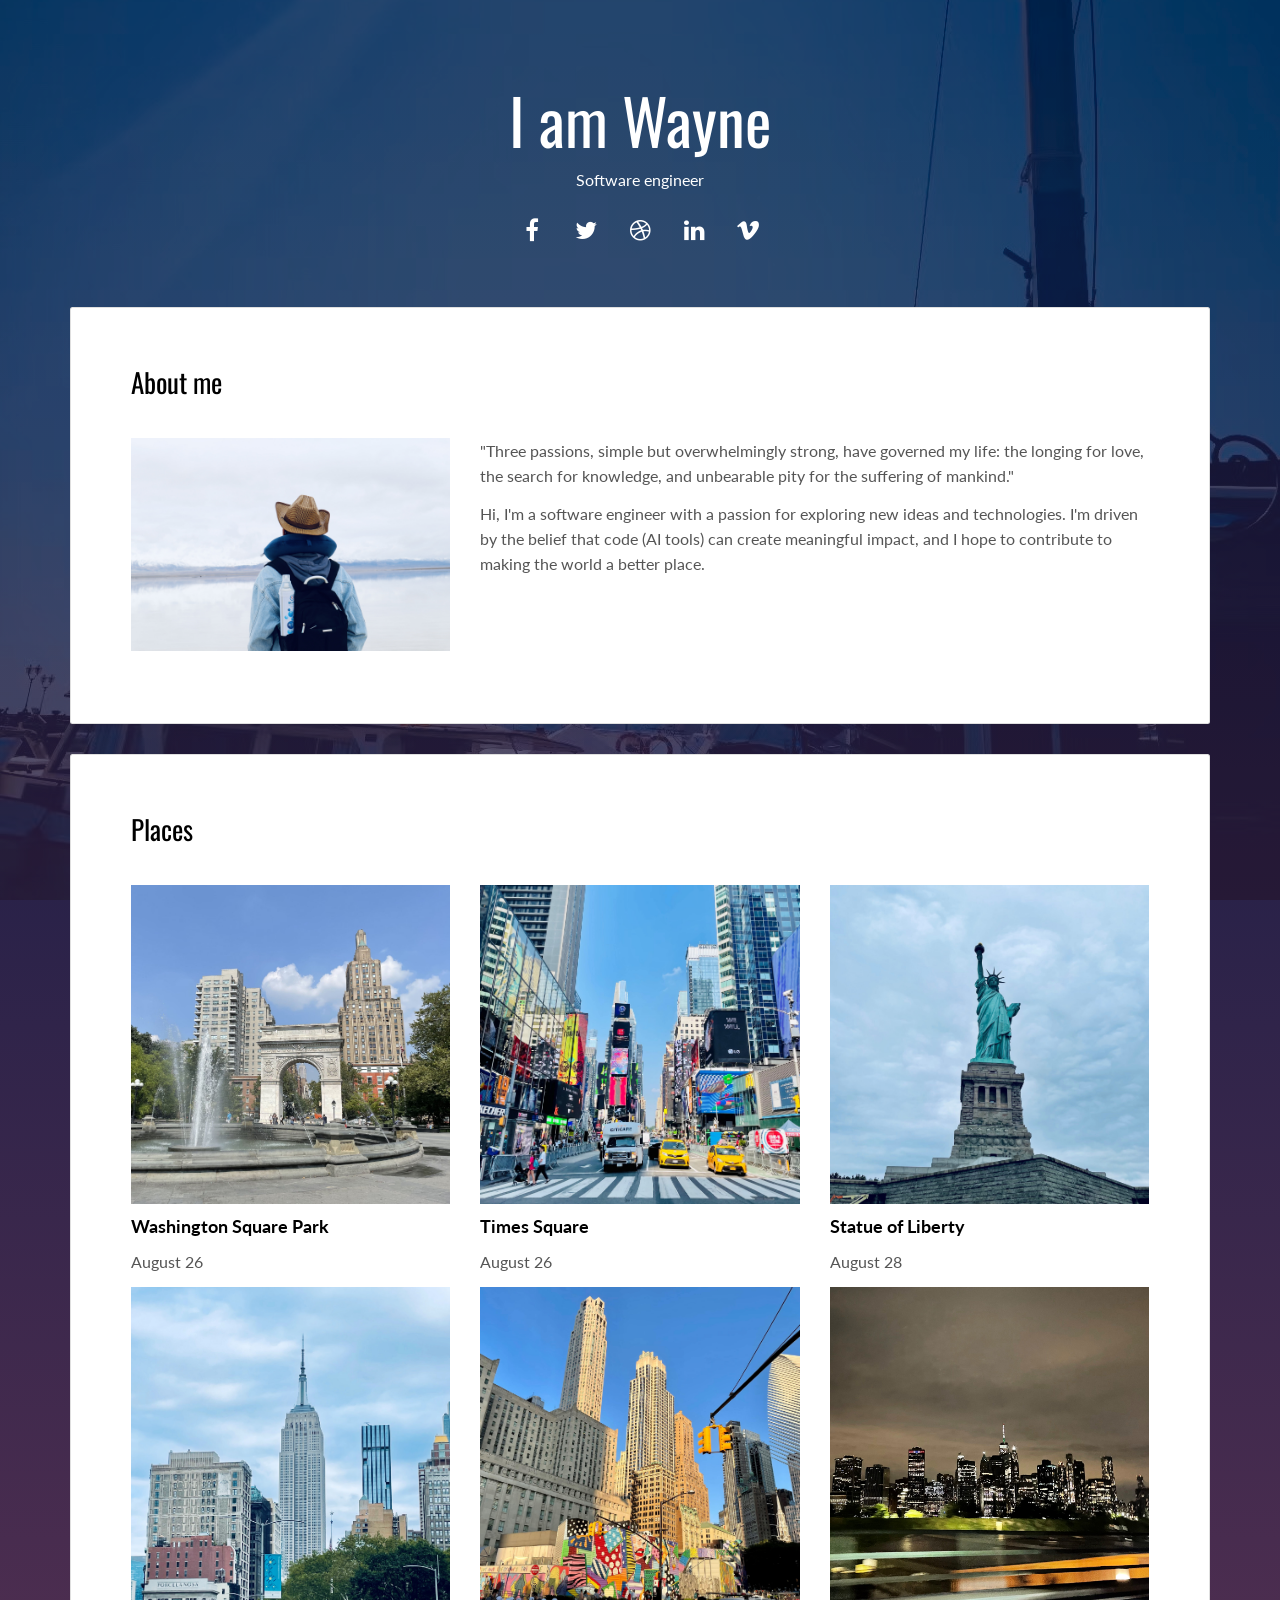
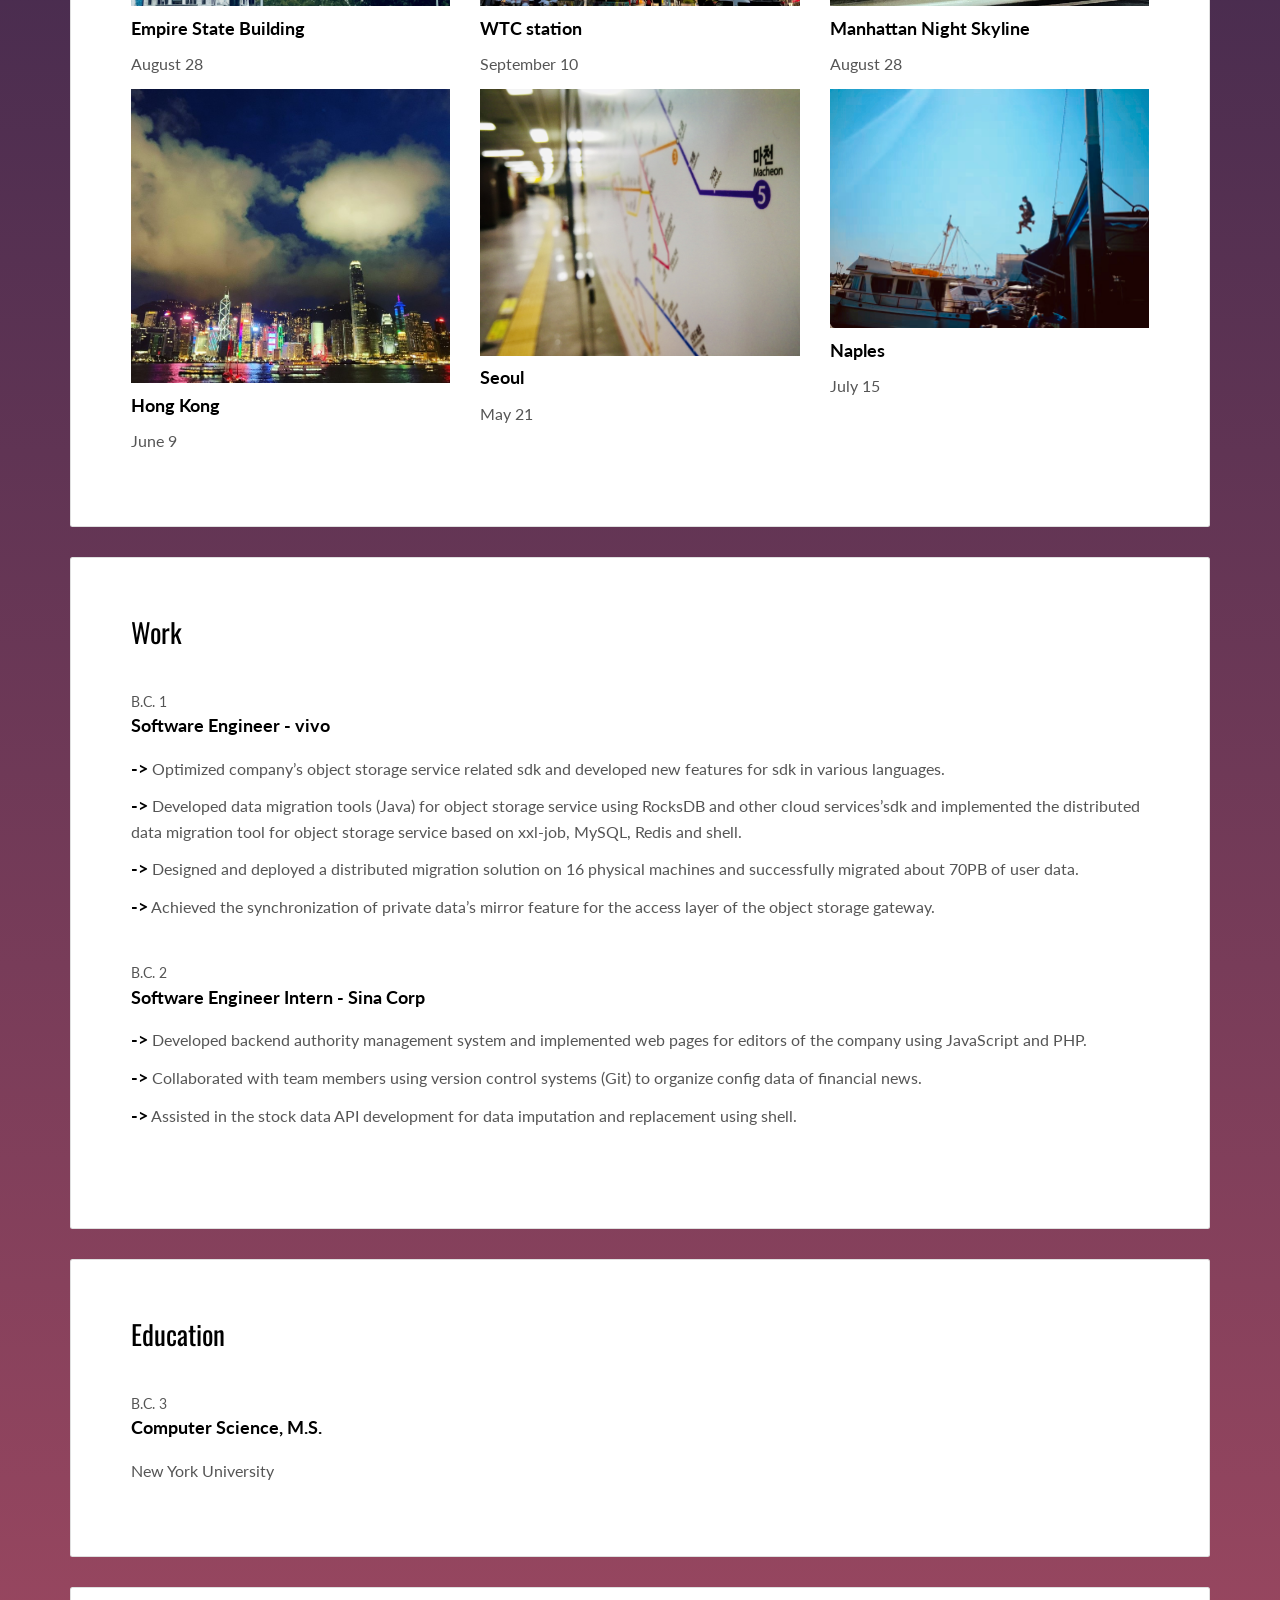
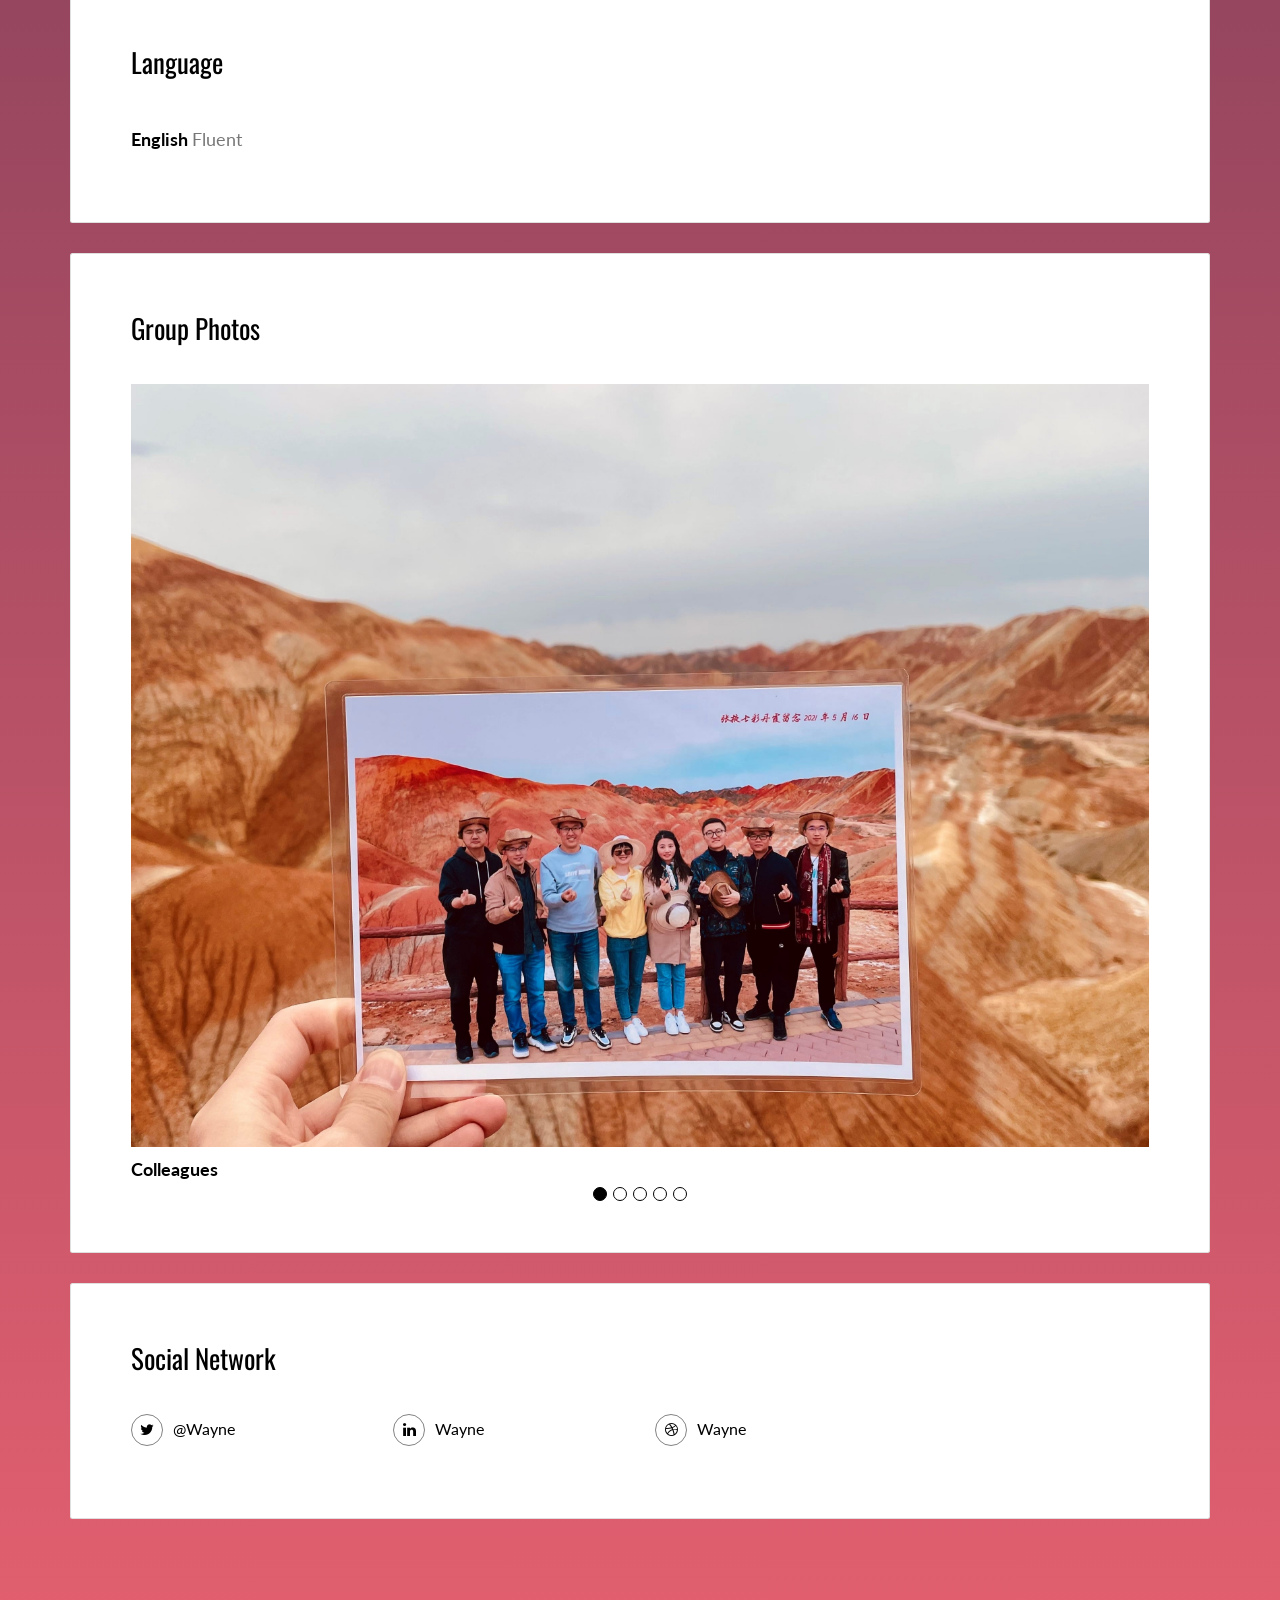
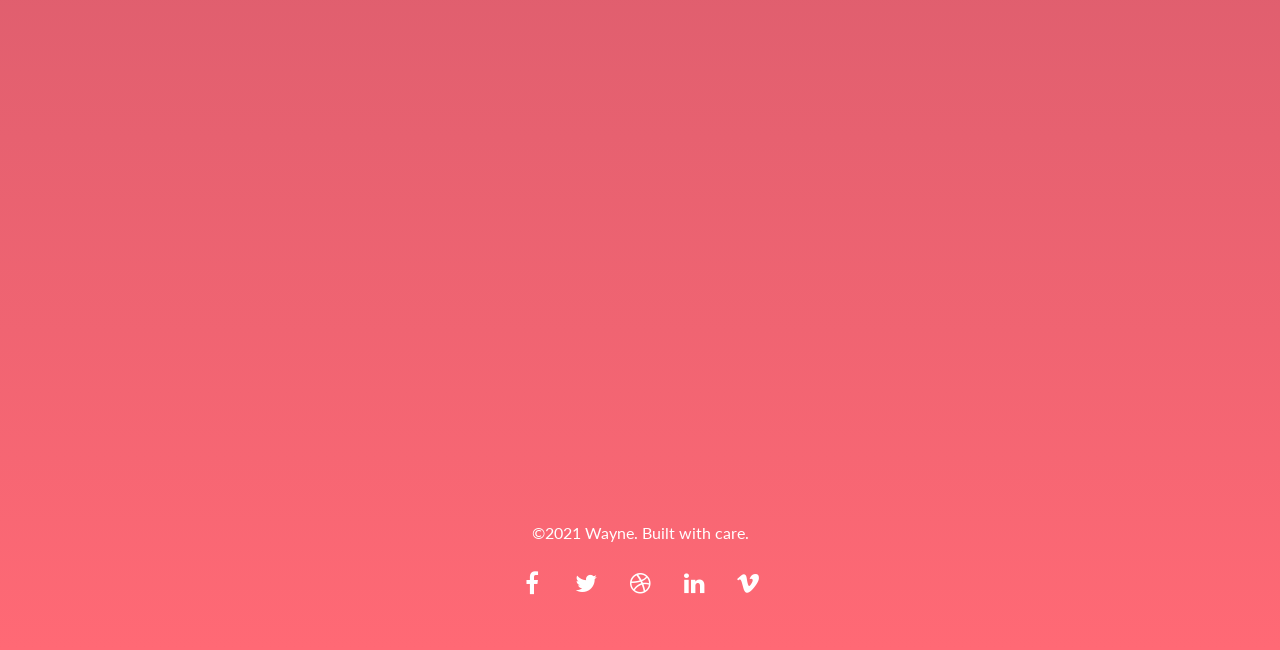
==== commit 1d057203: "update format" ====
--- a/index.html
+++ b/index.html
@@ -67,75 +67,103 @@
               <div class="col-md-8">
 
               <p>"Three passions, simple but overwhelmingly strong, have governed my life: the longing for love, the search for knowledge, and unbearable pity for the suffering of mankind."</p>
-              <p> Hi, I am a software engineer and I like to explore new things. Really hope one day I can use code to make the world a better place. "That was an out-of-body experience. It was like God was coding through me. Time stood still."</p>
-
-              </div>
-            </div>
-          </div>
-        </div>
-
-        <div class="card">
-          <div class="card-block">
-            <h2>Places</h2>
-            <div class="row">
-              <div class="col-md-4">
+              <p> Hi, I'm a software engineer with a passion for exploring new ideas and technologies. I'm driven by the belief that code (AI tools) can create meaningful impact, and I hope to contribute to making the world a better place.</p>
+
+              </div>
+            </div>
+          </div>
+        </div>
+
+        <div class="card">
+        <div class="card-block">
+          <h2>Places</h2>
+
+          <div class="row">
+            <div class="col-md-4">
+              <a href="./assets/images/img-02-1.jpg" target="_blank" rel="noopener noreferrer">
                 <img src="./assets/images/img-02-1.jpg" class="img-responsive" alt="">
-                <h3 class="h5">Washington Square Park</h3>
-                <p>August 26, 2021</p>
-              </div>
-              <div class="col-md-4">
+              </a>
+              <h3 class="h5">Washington Square Park</h3>
+              <p>August 26</p>
+            </div>
+
+            <div class="col-md-4">
+              <a href="./assets/images/img-03-1.jpg" target="_blank" rel="noopener noreferrer">
                 <img src="./assets/images/img-03-1.jpg" class="img-responsive" alt="">
-                <h3 class="h5">Times Square</h3>
-                <p>August 26, 2021</p>
-              </div>
-              <div class="col-md-4">
+              </a>
+              <h3 class="h5">Times Square</h3>
+              <p>August 26</p>
+            </div>
+
+            <div class="col-md-4">
+              <a href="./assets/images/img-04-1.jpg" target="_blank" rel="noopener noreferrer">
                 <img src="./assets/images/img-04-1.jpg" class="img-responsive" alt="">
-                <h3 class="h5">Statue of Liberty</h3>
-                <p>August 28, 2021</p>
-              </div>
-            </div>
-            <div class="row">
-              <div class="col-md-4">
+              </a>
+              <h3 class="h5">Statue of Liberty</h3>
+              <p>August 28</p>
+            </div>
+          </div>
+
+          <div class="row">
+            <div class="col-md-4">
+              <a href="./assets/images/img-02-2.jpg" target="_blank" rel="noopener noreferrer">
                 <img src="./assets/images/img-02-2.jpg" class="img-responsive" alt="">
-                <h3 class="h5">Empire State Building</h3>
-                <p>August 28, 2021</p>
-              </div>
-              <div class="col-md-4">
+              </a>
+              <h3 class="h5">Empire State Building</h3>
+              <p>August 28</p>
+            </div>
+
+            <div class="col-md-4">
+              <a href="./assets/images/img-03-2.jpg" target="_blank" rel="noopener noreferrer">
                 <img src="./assets/images/img-03-2.jpg" class="img-responsive" alt="">
-                <h3 class="h5">WTC station</h3>
-                <p>September 10, 2021</p>
-              </div>
-              <div class="col-md-4">
+              </a>
+              <h3 class="h5">WTC station</h3>
+              <p>September 10</p>
+            </div>
+
+            <div class="col-md-4">
+              <a href="./assets/images/img-04-2.jpg" target="_blank" rel="noopener noreferrer">
                 <img src="./assets/images/img-04-2.jpg" class="img-responsive" alt="">
-                <h3 class="h5">Manhattan Night Skyline</h3>
-                <p>August 28, 2021</p>
-              </div>
-            </div>
-            <div class="row">
-              <div class="col-md-4">
+              </a>
+              <h3 class="h5">Manhattan Night Skyline</h3>
+              <p>August 28</p>
+            </div>
+          </div>
+
+          <div class="row">
+            <div class="col-md-4">
+              <a href="./assets/images/img-02.jpg" target="_blank" rel="noopener noreferrer">
                 <img src="./assets/images/img-02.jpg" class="img-responsive" alt="">
-                <h3 class="h5">Hong Kong</h3>
-                <p>June 9, 2019</p>
-              </div>
-              <div class="col-md-4">
+              </a>
+              <h3 class="h5">Hong Kong</h3>
+              <p>June 9</p>
+            </div>
+
+            <div class="col-md-4">
+              <a href="./assets/images/img-03.jpg" target="_blank" rel="noopener noreferrer">
                 <img src="./assets/images/img-03.jpg" class="img-responsive" alt="">
-                <h3 class="h5">Seoul</h3>
-                <p>May 21, 2018</p>
-              </div>
-              <div class="col-md-4">
+              </a>
+              <h3 class="h5">Seoul</h3>
+              <p>May 21</p>
+            </div>
+
+            <div class="col-md-4">
+              <a href="./assets/images/img-04.jpg" target="_blank" rel="noopener noreferrer">
                 <img src="./assets/images/img-04.jpg" class="img-responsive" alt="">
-                <h3 class="h5">Naples</h3>
-                <p>July 15, 2017</p>
-              </div>
-            </div>
-          </div>
-        </div>
+              </a>
+              <h3 class="h5">Naples</h3>
+              <p>July 15</p>
+            </div>
+          </div>
+
+        </div>
+      </div>
 
         <div class="card">
           <div class="card-block">
             <h2>Work</h2>
             <div class="work-experience">
-              <small class="date">2020.07 - 2021.08</small>
+              <small class="date">B.C. 1</small>
               <h3 class="h5 date-title">Software Engineer - <a href="https://www.vivo.com.cn/" title="More Local, More Global">vivo</a></h3>
               
 
@@ -146,7 +174,7 @@
             </div>
 
             <div class="work-experience">
-              <small class="date">2019.06 - 2019.08</small>
+              <small class="date">B.C. 2</small>
               <h3 class="h5 date-title">Software Engineer Intern - <a href="https://www.sina.com.cn/" title="">Sina Corp</a></h3>
               
               <p><b class="h5 date-title">-></b> Developed backend authority management system and implemented web pages for editors of the company using JavaScript and PHP.</p>
@@ -163,24 +191,9 @@
             <div class="row">
               <div class="col-md-4">
                 <div class="education-experience">
-                  <small class="date">2023-2021</small>
+                  <small class="date">B.C. 3</small>
                   <h3 class="h5 date-title">Computer Science, M.S.</h3>
                   <p>New York University</p>
-                </div>
-                
-              </div>
-              <div class="col-md-4">
-                <div class="education-experience">
-                  <small class="date">2020-2018</small>
-                  <h3 class="h5 date-title">Computer Technology, Master</h3>
-                  <p>Wuhan University</p>
-                </div>
-              </div>
-              <div class="col-md-4">
-                <div class="education-experience">
-                  <small class="date">2018-2014</small>
-                  <h3 class="h5 date-title">GIS, Bachelor</h3>
-                  <p>China University of Geosciences</p>
                 </div>
               </div>
             </div>
@@ -196,16 +209,6 @@
                   <h3 class="h5">English  <small>Fluent</small></h3>
                 </div>
               </div>
-              <div class="col-md-4">
-                <div class="language-experience">
-                  <h3 class="h5">Chinese  <small>Native</small></h3>
-                </div>
-              </div>
-              <div class="col-md-4">
-                <div class="language-experience">
-                  <h3 class="h5">Korean  <small>Beginner</small></h3>
-                </div>
-              </div>
             </div>
           </div>
         </div>
@@ -222,14 +225,12 @@
                 <img src="./assets/images/img-05.jpg" class="img-responsive" alt="...">
                 <div class="carousel-caption">
                   <h3 class="h5">Colleagues</h3>
-                  <p>2021</p>
                 </div>
               </div>
               <div class="item">
                 <img src="./assets/images/img-06.jpg" class="img-responsive" alt="...">
                 <div class="carousel-caption">
-                  <h3 class="h5">Prof Zhang's Group</h3>
-                  <p>2018</p>
+                  <h3 class="h5">Prof Tong's Group</h3>
                 </div>
               </div>
 
@@ -237,7 +238,6 @@
                 <img src="./assets/images/img-08.jpg" class="img-responsive" alt="...">
                 <div class="carousel-caption">
                   <h3 class="h5">My classmates</h3>
-                  <p>2018</p>
                 </div>
               </div>
 
@@ -245,14 +245,12 @@
                 <img src="./assets/images/img-09.jpg" class="img-responsive" alt="...">
                 <div class="carousel-caption">
                   <h3 class="h5">My classmates</h3>
-                  <p>2018</p>
                 </div>
               </div>
               <div class="item">
                 <img src="./assets/images/img-10.jpg" class="img-responsive" alt="...">
                 <div class="carousel-caption">
                   <h3 class="h5">Yao</h3>
-                  <p>2016</p>
                 </div>
               </div>
             </div>
@@ -275,10 +273,10 @@
             <h2>Social Network</h2>
             <div class="row">
               <div class="col-md-3">
-                <p class="social-buttons"><a href="https://twitter.com/" title=""><span class="social-round-icon fa-icon"><i class="fa fa-twitter"></i></span>@Wayne_Zhang</a></p>
+                <p class="social-buttons"><a href="https://twitter.com/" title=""><span class="social-round-icon fa-icon"><i class="fa fa-twitter"></i></span>@Wayne</a></p>
               </div>
               <div class="col-md-3">
-                <p class="social-buttons"><a href="https://www.linkedin.com/" title=""><span class="social-round-icon fa-icon"><i class="fa fa-linkedin"></i></span>Wayne Zhang</a></p>
+                <p class="social-buttons"><a href="https://www.linkedin.com/" title=""><span class="social-round-icon fa-icon"><i class="fa fa-linkedin"></i></span>Wayne</a></p>
               </div>
               <div class="col-md-3">
                 <p class="social-buttons"><a href="https://dribbble.com/" title=""><span class="social-round-icon fa-icon"><i class="fa fa-dribbble"></i></span>Wayne</a></p>
@@ -316,9 +314,7 @@
   <div class="container">
     <div class="row">
       <div class="col-xs-12">
-        <p><img src="./assets/images/mashup-icon.svg" alt=""></p>
-        
-        <p>©All right reserved. Design <a href="http://www.mashup-template.com/" title="Create website with free html template">Mashup Template</a>/<a href="https://unsplash.com/" title="Beautiful Free Images">Unsplash</a></p>
+        <p>©2021 Wayne. Built with care.</p>
         <p>
           <a class="fa-icon fa-icon-2x" href="https://facebook.com/" title="">
             <i class="fa fa-facebook"></i>
--- a/assets/css/main.d8e0d294.css
+++ b/assets/css/main.d8e0d294.css
@@ -172,7 +172,13 @@
 .img-responsive {
     display: block;
     max-width: 100%;
-    height: auto}
+    height: auto;
+    cursor: pointer;
+    transition: transform 0.2s ease
+}
+.img-responsive:hover {
+  transform: scale(1.03);
+}
 .img-rounded {
     border-radius: 6px}
 .img-thumbnail {
@@ -2862,17 +2868,14 @@
 .footer-container {
     padding: 20px 0 30px}
 .background-color-layer {
-    background-size: cover;
-    opacity: .15;
-    background-repeat: no-repeat;
-    position: absolute;
-    z-index: -1;
-    top: 0;
-    width: 100%;
-    left: 0;
-    right: 0;
-    bottom: 30%;
-    box-shadow: inset 0 -40px 60px 10px #ff0060}
+  background-size: cover;
+  background-repeat: no-repeat;
+  background-position: center;
+  opacity: 0.25;
+  position: fixed;   /* or absolute if you prefer */
+  inset: 0;          /* replaces top/left/right/bottom */
+  box-shadow: none;  /* remove the pink band first */
+}
 .card {
     border-radius: .25rem;
     background-color: #fff;
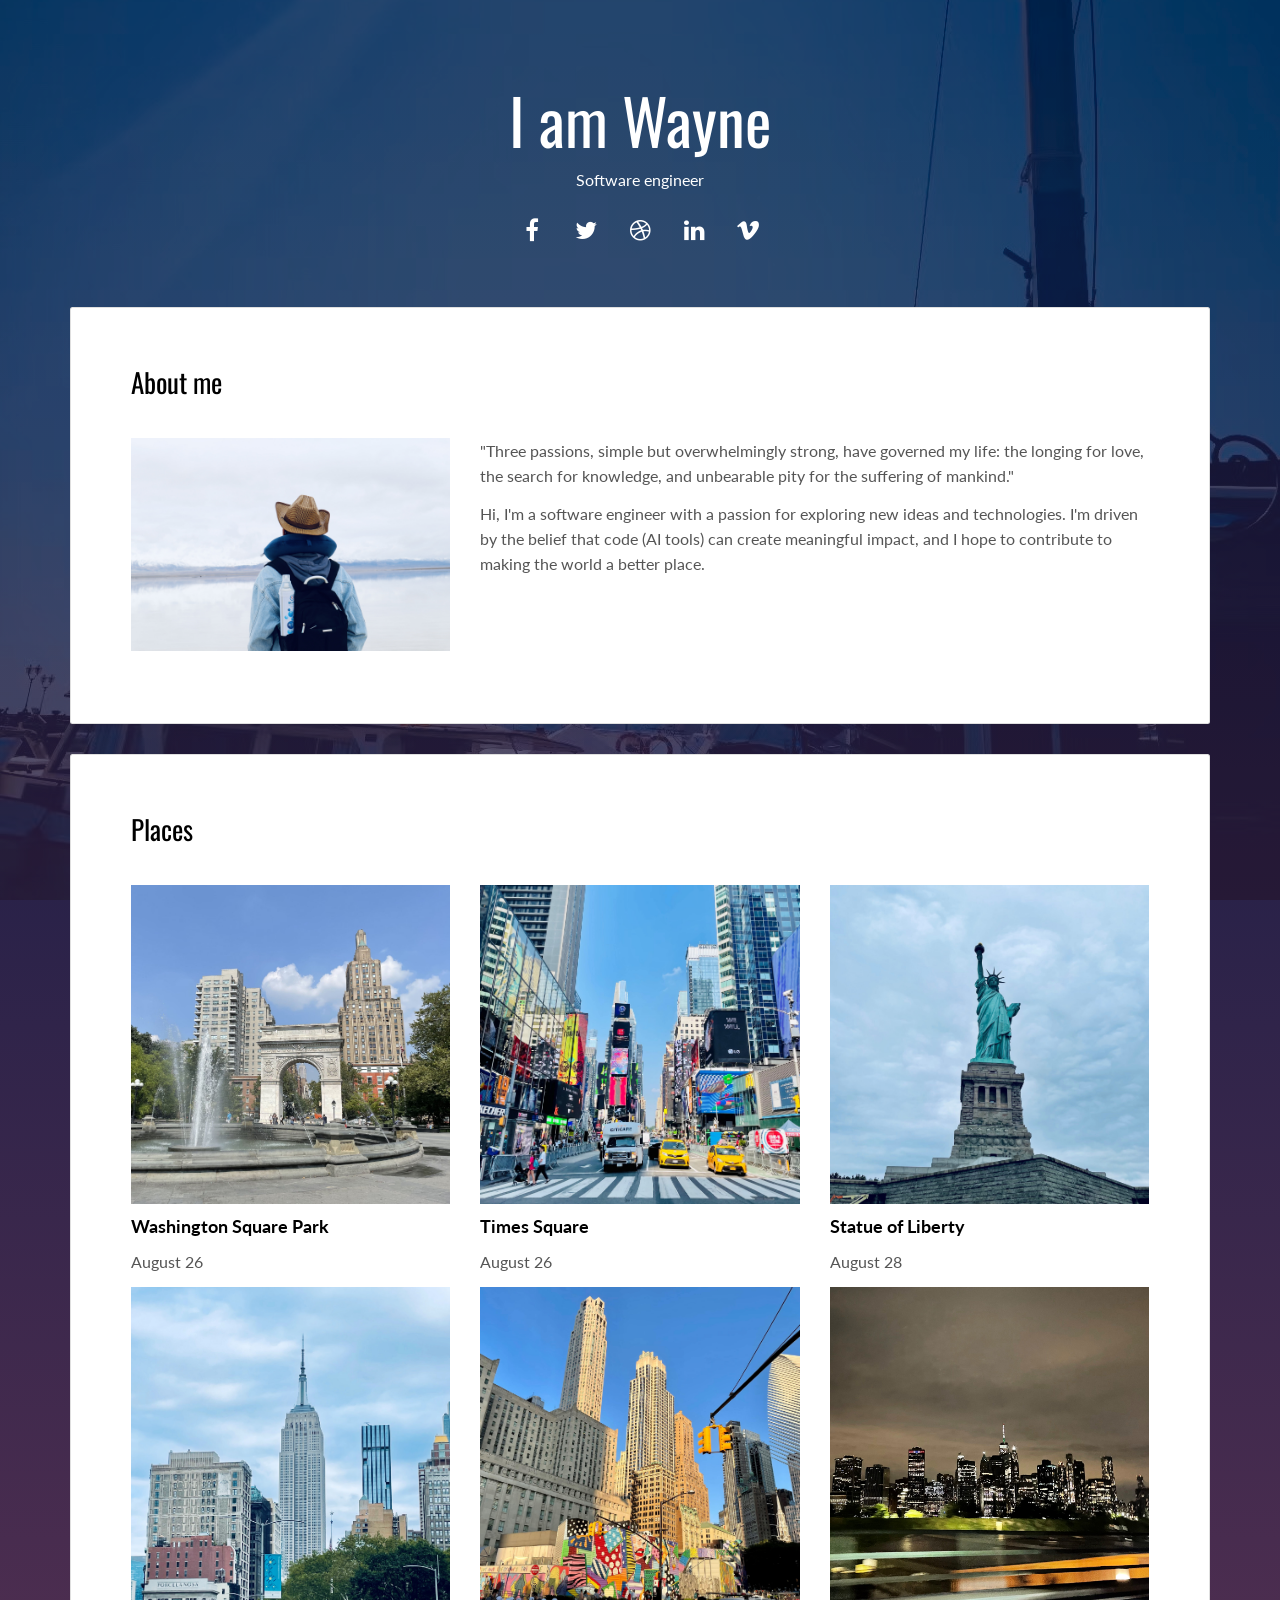
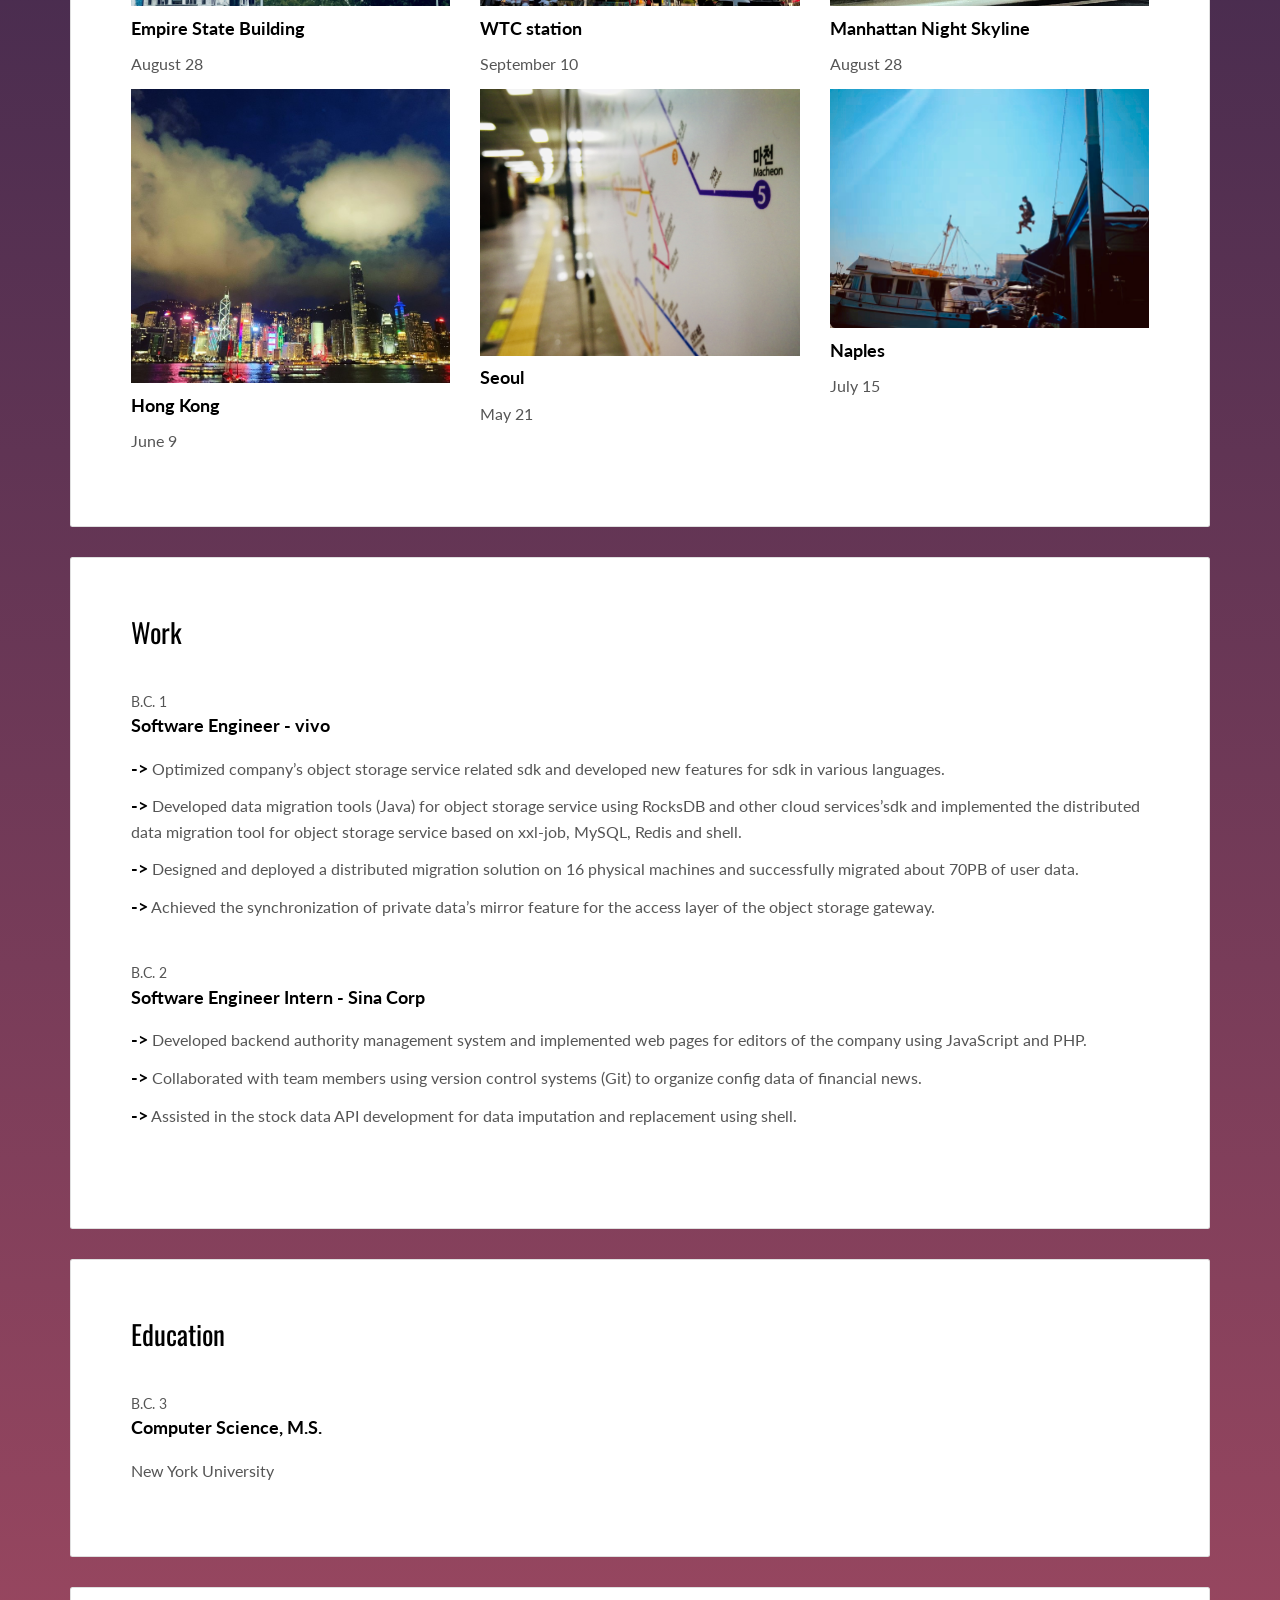
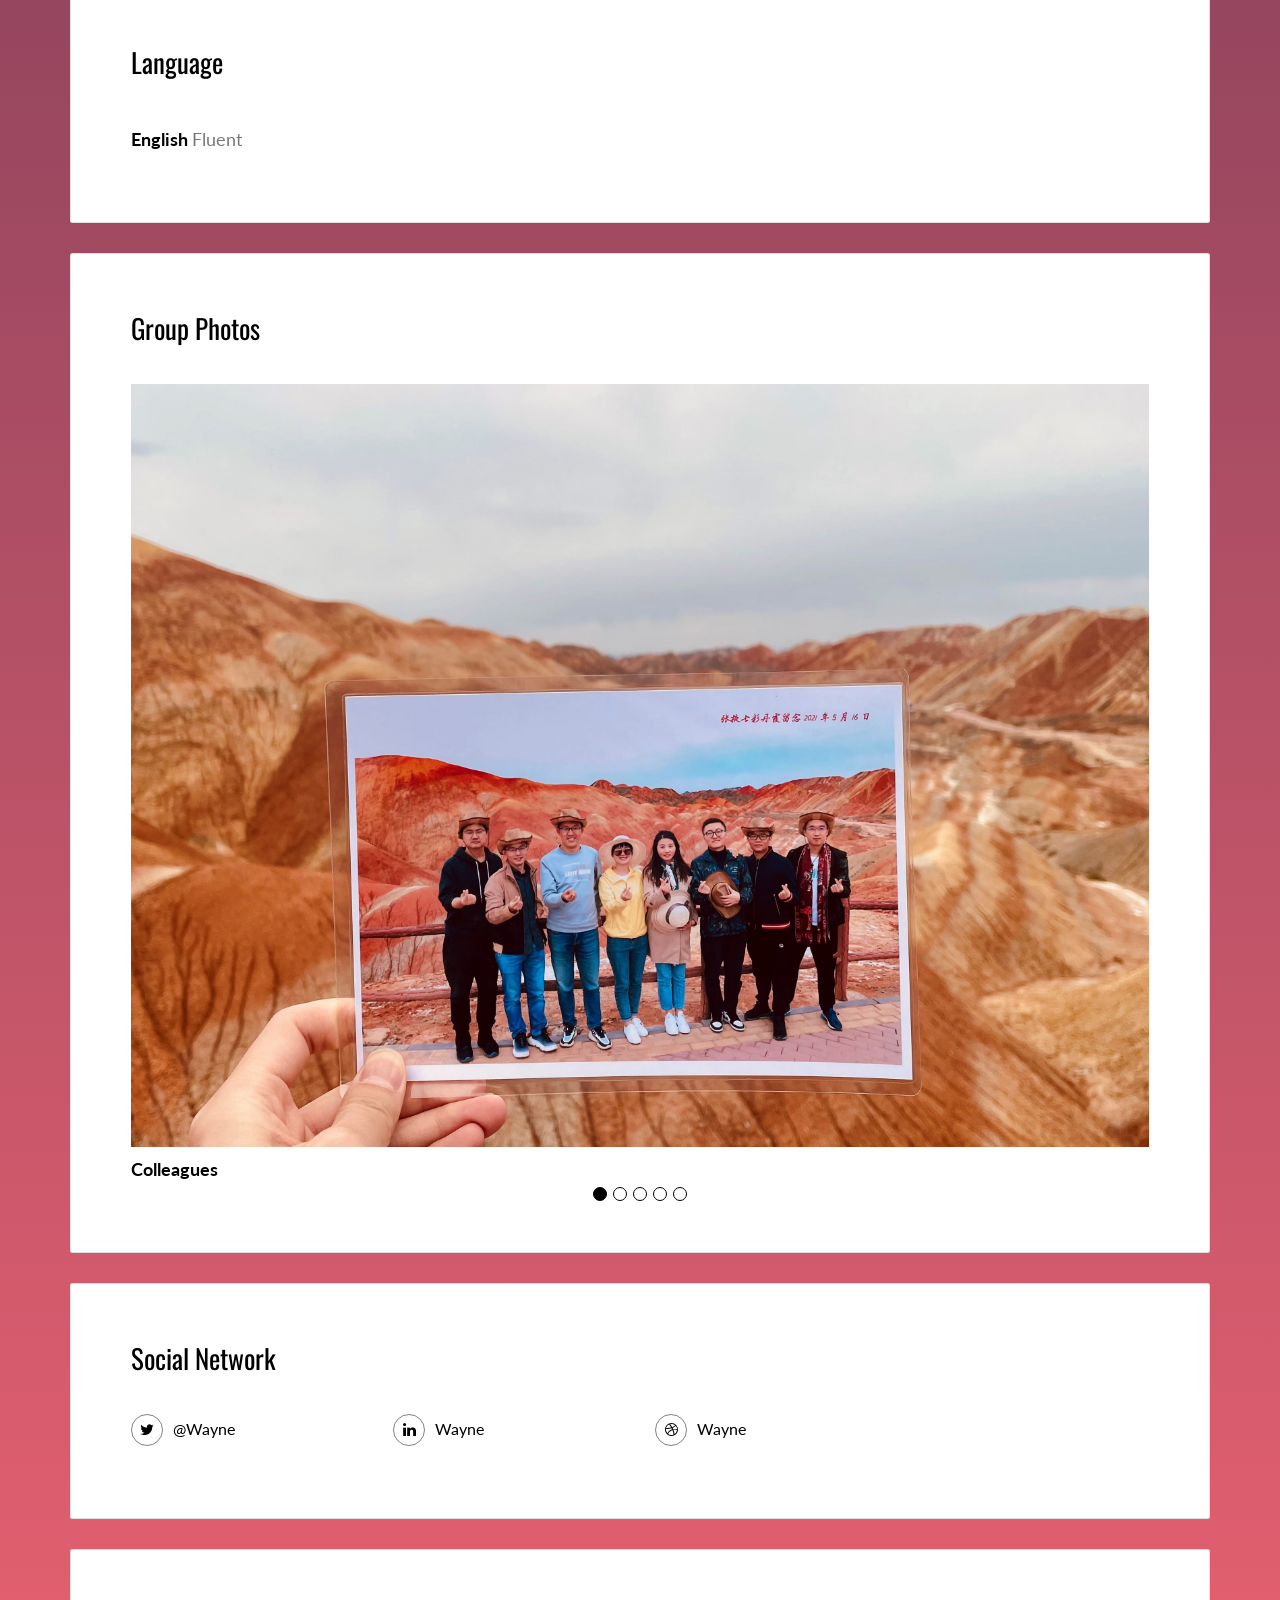
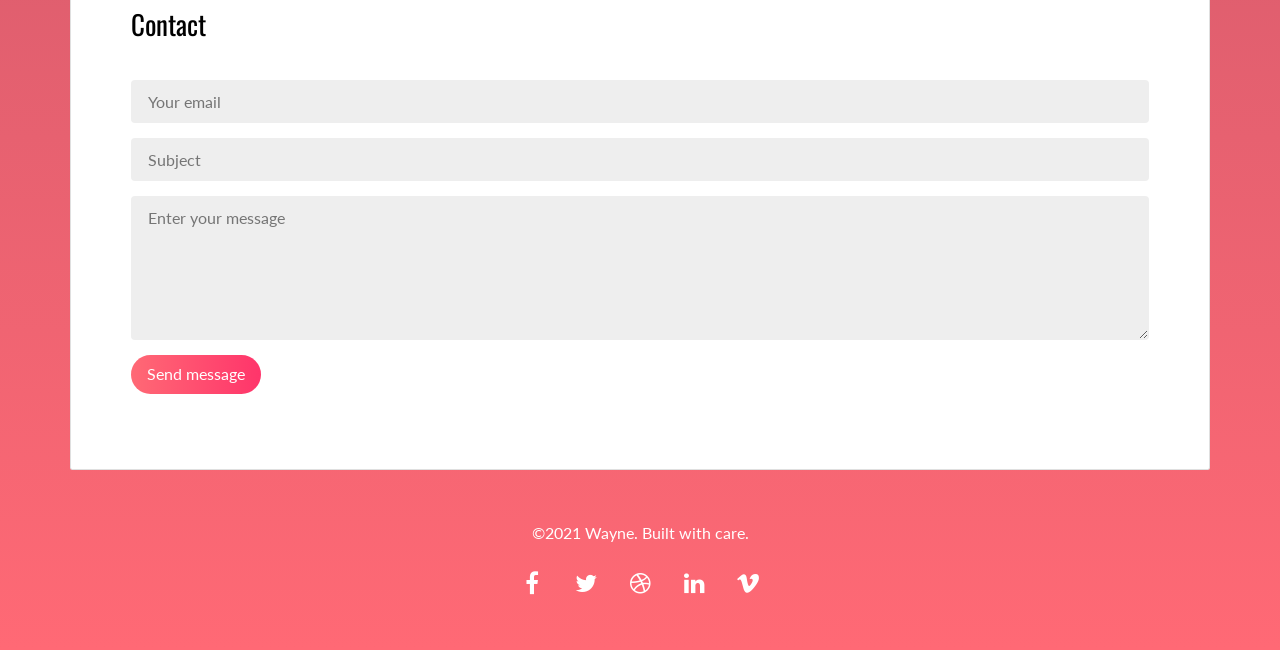
==== commit 3ba2e2f3: "update email form" ====
--- a/index.html
+++ b/index.html
@@ -288,20 +288,22 @@
         <div class="card">
           <div class="card-block">
             <h2>Contact</h2>
-            <form action="" class="reveal-content">
-              <div class="form-group">
-                <input type="email" class="form-control" id="email" placeholder="Email">
-              </div>
-              <div class="form-group">
-                <input type="text" class="form-control" id="subject" placeholder="Subject">
-              </div>
-              <div class="form-group">
-                <textarea class="form-control" rows="5" placeholder="Enter your message"></textarea>
-              </div>
-              <div class="form-group">
-                <button type="submit" class=" btn btn-primary">Send message</button>
-              </div> 
-            </form>
+              <form action="https://formspree.io/f/mnjlaqar" method="POST" class="reveal-content">
+                <input type="hidden" name="_next" value="https://waynezhangw.github.io/thank-you.html">
+                <div class="form-group">
+                  <input type="email" name="email" class="form-control" placeholder="Your email" required>
+                </div>
+                <div class="form-group">
+                  <input type="text" name="subject" class="form-control" placeholder="Subject" required>
+                </div>
+                <div class="form-group">
+                  <textarea name="message" class="form-control" rows="5" placeholder="Enter your message" required></textarea>
+                </div>
+                <div class="form-group">
+                  <button type="submit" class="btn btn-primary">Send message</button>
+                </div>
+
+              </form>
           </div>
         </div>
        
